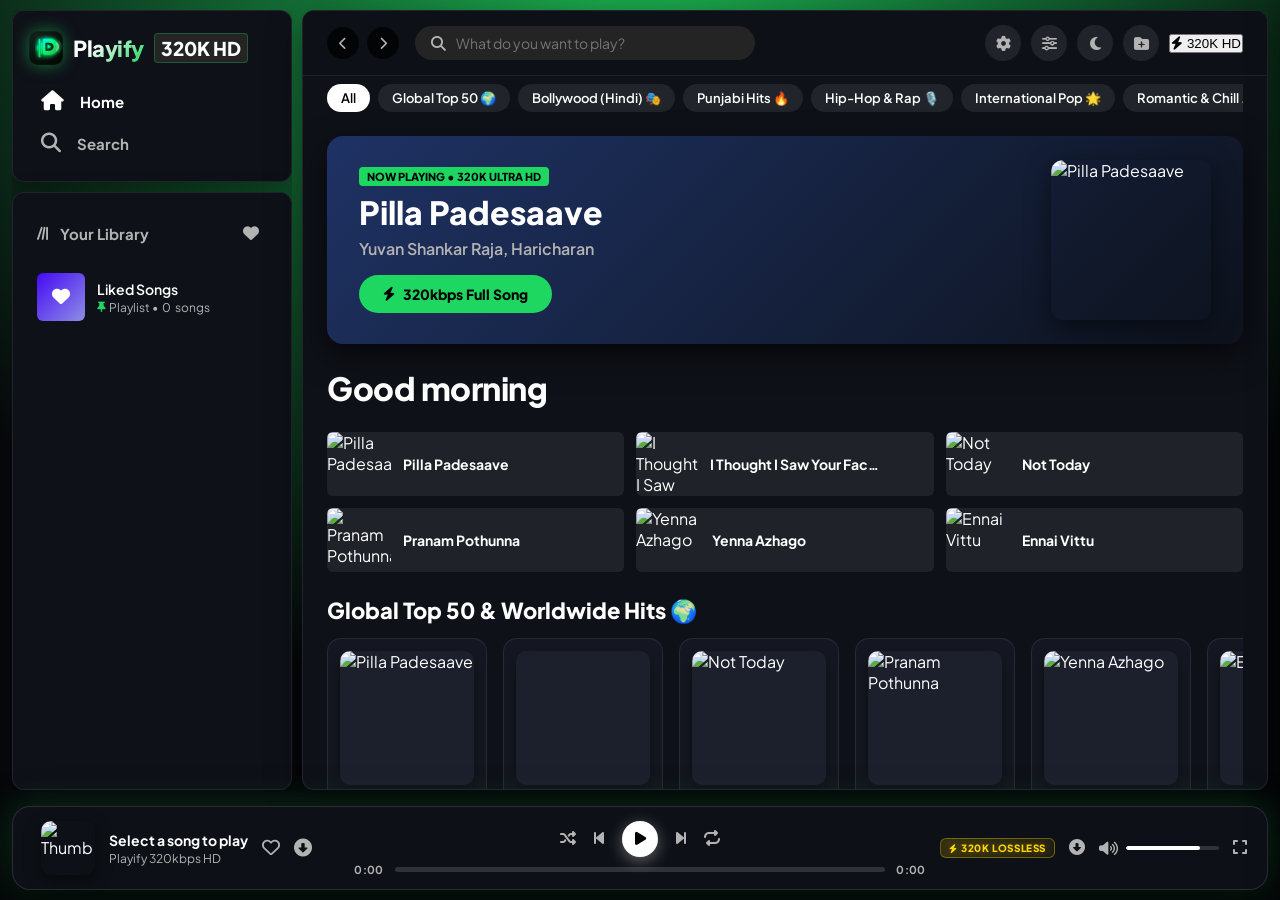
==== index.html @ 649e841c "feat: initial release of Playify music streaming PWA & Android app" ====
<!DOCTYPE html>
<html lang="en">
<head>
  <meta charset="UTF-8">
  <meta name="viewport" content="width=device-width, initial-scale=1.0, maximum-scale=1.0, user-scalable=no, viewport-fit=cover">
  <meta name="theme-color" content="#121212">
  <title>Playify – Stream 320kbps Ultra HD Music</title>
  
  <link rel="icon" type="image/png" href="favicon.png">
  <link rel="manifest" href="manifest.json">
  <link rel="preconnect" href="https://fonts.googleapis.com">
  <link rel="preconnect" href="https://fonts.gstatic.com" crossorigin>
  <link rel="stylesheet" href="https://fonts.googleapis.com/css2?family=Plus+Jakarta+Sans:wght@400;500;600;700;800;900&display=swap" media="print" onload="this.media='all'">
  <link rel="stylesheet" href="https://cdnjs.cloudflare.com/ajax/libs/font-awesome/6.5.1/css/all.min.css" media="print" onload="this.media='all'">
  <noscript>
    <link rel="stylesheet" href="https://fonts.googleapis.com/css2?family=Plus+Jakarta+Sans:wght@400;500;600;700;800;900&display=swap">
    <link rel="stylesheet" href="https://cdnjs.cloudflare.com/ajax/libs/font-awesome/6.5.1/css/all.min.css">
  </noscript>
  
  <link rel="stylesheet" href="style.css?v=64.0">
</head>
<body>

  <!-- DYNAMIC AMBIENT MESH GLOW (APPLE MUSIC ATMOSPHERE) -->
  <div class="sp-ambient-mesh" id="sp-ambient-mesh"></div>

  <!-- OFFLINE MODE NOTIFICATION BAR -->
  <div class="sp-offline-bar" id="sp-offline-bar" style="display: none;">
    <div class="sp-offline-bar-content">
      <i class="fa-solid fa-wifi-slash" style="color: #ffaa00;"></i>
      <span>Offline Mode — Showing your downloaded songs.</span>
      <button class="sp-offline-action-btn" onclick="sp.openDownloadedSongsView()">View Downloads</button>
    </div>
  </div>


  <!-- CINEMATIC LOGO INTRO SPLASH SCREEN -->
  <div class="sp-splash-screen" id="sp-splash-screen">
    <div class="sp-splash-ambient"></div>
    <div class="sp-splash-center">
      <!-- Pulsing Ripple Rings -->
      <div class="sp-splash-ripples">
        <div class="sp-ripple r1"></div>
        <div class="sp-ripple r2"></div>
        <div class="sp-ripple r3"></div>
      </div>
      
      <!-- Animated Logo Icon -->
      <div class="sp-splash-logo-wrap">
        <img src="logo.svg" alt="Playify" class="sp-splash-logo-img">
        <div class="sp-splash-logo-glow"></div>
      </div>

      <!-- Brand Title & Tagline -->
      <div class="sp-splash-brand">
        <h1 class="sp-splash-title">PLAYIFY</h1>
        <div class="sp-splash-badge">320K ULTRA HD AUDIO</div>
      </div>

      <!-- Shimmer Loading Bar -->
      <div class="sp-splash-loader-bar">
        <div class="sp-splash-loader-fill"></div>
      </div>
    </div>
  </div>


  <div class="sp-app-layout">

    <!-- LEFT SIDEBAR -->
    <aside class="sp-sidebar">
      <div class="sp-sidebar-box sp-nav-box">
        <div class="sp-logo" onclick="sp.navigate('home')">
          <img src="logo.svg" alt="Playify Logo" class="playify-logo-icon">
          <span class="playify-brand-name">Playify</span>
          <span class="sp-badge-ultra">320K HD</span>
        </div>

        <nav class="sp-nav-menu">
          <button class="sp-nav-item active" id="nav-home" onclick="sp.navigate('home')">
            <i class="fa-solid fa-house"></i>
            <span>Home</span>
          </button>
          <button class="sp-nav-item" id="nav-search" onclick="sp.navigate('search')">
            <i class="fa-solid fa-magnifying-glass"></i>
            <span>Search</span>
          </button>
        </nav>
      </div>

      <div class="sp-sidebar-box sp-library-box">
        <div class="sp-library-header">
          <button class="sp-lib-btn" onclick="sp.navigate('library')">
            <i class="fa-solid fa-lines-leaning"></i>
            <span>Your Library</span>
          </button>
          <div class="sp-lib-actions">
            <button class="sp-icon-btn" title="Liked Songs" onclick="sp.openLikedSongs()"><i class="fa-solid fa-heart"></i></button>
          </div>
        </div>

        <div class="sp-library-list" id="sidebar-library-list">
          <div class="sp-lib-item" onclick="sp.openLikedSongs()">
            <div class="sp-lib-cover liked-cover">
              <i class="fa-solid fa-heart"></i>
            </div>
            <div class="sp-lib-meta">
              <div class="sp-lib-title">Liked Songs</div>
              <div class="sp-lib-sub"><i class="fa-solid fa-thumbtack pin-icon"></i> Playlist &bull; <span id="liked-count-sidebar">0</span> songs</div>
            </div>
          </div>
          <div id="sp-sidebar-playlists-container"></div>
        </div>
      </div>
    </aside>

    <!-- MAIN VIEWPORT -->
    <main class="sp-main-view">
      
      <!-- TOP BAR -->
      <header class="sp-top-bar">
        <div class="sp-topbar-left">
          <div class="sp-history-btns">
            <button class="sp-hist-btn" onclick="sp.historyBack()" title="Go back"><i class="fa-solid fa-chevron-left"></i></button>
            <button class="sp-hist-btn" onclick="sp.historyForward()" title="Go forward"><i class="fa-solid fa-chevron-right"></i></button>
          </div>

          <div class="sp-search-bar" id="sp-search-bar">
            <i class="fa-solid fa-magnifying-glass"></i>
            <input type="text" id="sp-global-search-input" placeholder="What do you want to play?" autocomplete="off">
            <button class="sp-search-clear-btn" id="sp-search-clear" onclick="sp.clearSearch()"><i class="fa-solid fa-xmark"></i></button>
          </div>
        </div>

        <div class="sp-topbar-right">
          <button class="sp-top-icon-btn" title="Settings & Crossfade" onclick="sp.openSettingsModal()"><i class="fa-solid fa-gear"></i></button>
          <button class="sp-top-icon-btn" title="Equalizer & Bass Boost" onclick="sp.openEqualizerModal()"><i class="fa-solid fa-sliders"></i></button>
          <button class="sp-top-icon-btn" id="top-btn-sleeptimer" title="Sleep Timer" onclick="sp.openSleepTimerModal()"><i class="fa-solid fa-moon"></i><span class="sp-timer-badge" id="timer-badge" style="display:none">30m</span></button>
          <button class="sp-top-icon-btn" title="Create Playlist" onclick="sp.openCreatePlaylistModal()"><i class="fa-solid fa-folder-plus"></i></button>
          <button class="sp-btn-vip" onclick="sp.openEqualizerModal()"><i class="fa-solid fa-bolt"></i> 320K HD</button>
        </div>
      </header>

      <!-- VIEWPORT SCROLL -->
      <div class="sp-viewport" id="sp-viewport">

        <!-- ================================================================
             1. HOME VIEW
             ================================================================ -->
        <section class="sp-view-section active" id="view-home">
          
          <!-- Category Filter Pills -->
          <div class="sp-category-pills">
            <button class="sp-cat-pill active" onclick="sp.filterCategory('all', this)">All</button>
            <button class="sp-cat-pill" onclick="sp.filterCategory('global', this)">Global Top 50 🌍</button>
            <button class="sp-cat-pill" onclick="sp.filterCategory('bollywood', this)">Bollywood (Hindi) 🎭</button>
            <button class="sp-cat-pill" onclick="sp.filterCategory('punjabi', this)">Punjabi Hits 🔥</button>
            <button class="sp-cat-pill" onclick="sp.filterCategory('hiphop', this)">Hip-Hop & Rap 🎙️</button>
            <button class="sp-cat-pill" onclick="sp.filterCategory('pop', this)">International Pop 🌟</button>
            <button class="sp-cat-pill" onclick="sp.filterCategory('chill', this)">Romantic & Chill 🌙</button>
            <button class="sp-cat-pill" onclick="sp.filterCategory('sidhu', this)">Sidhu Moose Wala</button>
            <button class="sp-cat-pill" onclick="sp.filterCategory('karan', this)">Karan Aujla</button>
          </div>

          <!-- Dynamic Adaptive Hero Billboard (Updates as user listens) -->
          <div class="sp-hero-billboard" id="sp-hero-billboard"></div>

          <!-- Greeting Header -->
          <h1 class="sp-greeting-title" id="sp-greeting-text">Good afternoon</h1>

          <!-- Top 6 Quick Cards (2x3 Grid) -->
          <div class="sp-quick-grid" id="sp-quick-grid"></div>

          <!-- Adaptive "Jump Back In" Shelf (When user has history) -->
          <div class="sp-shelf-section" id="shelf-jump-back-in" style="display:none;">
            <div class="sp-shelf-header">
              <h2 class="sp-shelf-title">Jump back in 🎧</h2>
            </div>
            <div class="sp-shelf-row" id="row-jump-back-in"></div>
          </div>

          <!-- Dynamic Music Shelves (Cards Rows) -->
          <div class="sp-shelves-container" id="sp-shelves-container"></div>

          <!-- Top 10 Tracklist Table -->
          <div class="sp-shelf-section">
            <div class="sp-shelf-header">
              <div>
                <h2 class="sp-shelf-title">Today's Biggest Hits</h2>
                <p style="font-size:13px;color:var(--sp-text-subdued)">Top trending tracks in 320kbps Ultra HD</p>
              </div>
              <button class="sp-big-play-btn" style="width:44px;height:44px;font-size:16px" onclick="sp.playTopHitsAll()">
                <i class="fa-solid fa-play"></i>
              </button>
            </div>
            <div class="sp-tracklist-container" id="home-top-tracks-list"></div>
          </div>

        </section>

        <!-- ================================================================
             2. SEARCH VIEW (2-COLUMN GRID WITH TILTED ART)
             ================================================================ -->
        <section class="sp-view-section" id="view-search" style="display:none;">
          <div class="sp-search-results-wrapper" id="sp-search-results-area" style="display:none;">
            <div class="sp-search-top-grid">
              <div class="sp-top-result-card" id="sp-top-result-box"></div>
              <div class="sp-search-songs-column" id="sp-search-songs-list"></div>
            </div>
            <div class="sp-shelf-section" id="sp-search-artists-shelf">
              <h2 class="sp-shelf-title">Artists</h2>
              <div class="sp-shelf-row" id="sp-search-artists-row"></div>
            </div>
            <div class="sp-shelf-section" id="sp-search-albums-shelf">
              <h2 class="sp-shelf-title">Albums</h2>
              <div class="sp-shelf-row" id="sp-search-albums-row"></div>
            </div>
          </div>

          <div class="sp-browse-all-container" id="sp-browse-all-area">
            <h2 class="sp-browse-title">Browse all</h2>
            <div class="sp-browse-grid" id="sp-browse-grid"></div>
          </div>
        </section>

        <!-- ================================================================
             3. YOUR LIBRARY VIEW (RICH SPOTIFY MOBILE & DESKTOP LIBRARY)
             ================================================================ -->
        <section class="sp-view-section" id="view-library" style="display:none;">
          
          <div class="sp-library-page-header">
            <div class="sp-lib-title-row">
              <h1 class="sp-greeting-title">Your Library</h1>
              <button class="sp-icon-btn" onclick="sp.openLikedSongs()"><i class="fa-solid fa-heart" style="color:var(--sp-green)"></i></button>
            </div>

            <div class="sp-category-pills">
              <button class="sp-cat-pill active" onclick="sp.filterLibraryPage('all', this)">All</button>
              <button class="sp-cat-pill" onclick="sp.filterLibraryPage('playlists', this)">Playlists</button>
              <button class="sp-cat-pill" onclick="sp.filterLibraryPage('artists', this)">Artists</button>
              <button class="sp-cat-pill" onclick="sp.filterLibraryPage('albums', this)">Albums</button>
              <button class="sp-cat-pill" id="lib-pill-downloads" onclick="sp.filterLibraryPage('downloads', this)"><i class="fa-solid fa-circle-down" style="margin-right:4px;color:var(--sp-green)"></i> Downloaded</button>
            </div>
          </div>

          <!-- Pinned Big Cards (Liked Songs & History) -->
          <div class="sp-lib-pinned-grid">
            
            <div class="sp-lib-card-pinned liked" onclick="sp.openLikedSongs()">
              <div class="sp-pinned-icon"><i class="fa-solid fa-heart"></i></div>
              <div>
                <h2>Liked Songs</h2>
                <p id="lib-page-liked-count">0 Liked Songs</p>
              </div>
            </div>

            
            <div class="sp-lib-card-pinned downloads" onclick="sp.openDownloadedSongsView()">
              <div class="sp-pinned-icon download"><i class="fa-solid fa-circle-down"></i></div>
              <div>
                <h2>Downloaded Music</h2>
                <p id="lib-page-downloads-count">0 Offline Songs</p>
              </div>
            </div>

            <div class="sp-lib-card-pinned recent" onclick="sp.openRecentlyPlayed()">
              <div class="sp-pinned-icon history"><i class="fa-solid fa-clock-rotate-left"></i></div>
              <div>
                <h2>Recently Played</h2>
                <p id="lib-page-recent-count">Auto-Saved Tracks</p>
              </div>
            </div>

          </div>

          <!-- Library Grid Items (Curated Collections) -->
          <div class="sp-shelves-container">
            <div class="sp-shelf-section">
              <h2 class="sp-shelf-title">Curated Playlists & Albums</h2>
              <div class="sp-cards-grid" id="library-cards-grid"></div>
            </div>
          </div>

        </section>

        <!-- ================================================================
             4. ARTIST PROFILE VIEW
             ================================================================ -->
        <section class="sp-view-section" id="view-artist" style="display:none;">
          <div class="sp-artist-hero" id="artist-hero-banner">
            <div class="artist-hero-gradient"></div>
            <div class="artist-hero-content">
              <div class="verified-badge"><i class="fa-solid fa-circle-check"></i> Verified Artist</div>
              <h1 class="artist-hero-name" id="artist-page-name">Artist Name</h1>
              <div class="artist-listeners-count" id="artist-listeners-txt">18,420,910 monthly listeners</div>
            </div>
          </div>

          <div class="sp-action-bar">
            <button class="sp-big-play-btn" id="btn-play-artist" onclick="sp.playCurrentArtistAll()">
              <i class="fa-solid fa-play"></i>
            </button>
            <button class="sp-follow-btn" id="btn-follow-artist" onclick="sp.toggleFollowArtist()">Follow</button>
          </div>

          <div class="sp-artist-popular-section">
            <div style="display:flex;justify-content:space-between;align-items:center;margin-bottom:12px">
              <h2 class="sp-section-heading" style="margin:0">Popular Tracks</h2>
              <button class="sp-cat-pill" id="btn-toggle-artist-songs" onclick="sp.toggleArtistTracklistLimit()" style="font-size:12px;padding:6px 14px;cursor:pointer">See All Songs</button>
            </div>
            <div class="sp-tracks-table" id="artist-popular-tracks"></div>
          </div>

          <div class="sp-artist-discography-section">
            <div style="display:flex;justify-content:space-between;align-items:center;margin-bottom:14px;flex-wrap:wrap;gap:8px">
              <h2 class="sp-section-heading" style="margin:0">Discography</h2>
              <div class="sp-category-pills" style="margin:0">
                <button class="sp-cat-pill active" id="disco-pill-all" onclick="sp.filterArtistDiscography('all', this)">All Releases</button>
                <button class="sp-cat-pill" id="disco-pill-albums" onclick="sp.filterArtistDiscography('albums', this)">Albums & EPs</button>
                <button class="sp-cat-pill" id="disco-pill-singles" onclick="sp.filterArtistDiscography('singles', this)">Singles</button>
              </div>
            </div>
            <div class="sp-shelf-row" id="artist-albums-row"></div>
          </div>
        </section>

        <!-- ================================================================
             5. ALBUM / PLAYLIST / LIKED SONGS VIEW (PERFECT SPOTIFY HEADER)
             ================================================================ -->
        <section class="sp-view-section" id="view-album" style="display:none;">
          
          <div class="sp-entity-hero" id="album-hero-header">
            <div class="entity-cover-box" id="album-cover-box">
              <img src="" alt="Cover" class="entity-cover-img" id="album-cover-img">
            </div>
            
            <div class="entity-info-col">
              <span class="entity-type-badge" id="album-type-badge">PLAYLIST</span>
              <h1 class="entity-title" id="album-title-txt">Liked Songs</h1>
              <div class="entity-meta-row">
                <span class="entity-artist-name" id="album-artist-txt">Your Collection</span>
                <span class="entity-dot">&bull;</span>
                <span id="album-year-txt">2024</span>
                <span class="entity-dot">&bull;</span>
                <span id="album-song-count-txt">0 songs</span>
              </div>
            </div>
          </div>

          <!-- Action Bar -->
          <div class="sp-action-bar">
            <button class="sp-big-play-btn" id="btn-play-album" onclick="sp.playCurrentAlbumAll()">
              <i class="fa-solid fa-play"></i>
            </button>
            <button class="sp-icon-action-btn" id="btn-like-album" onclick="sp.toggleLikeCurrentAlbum()"><i class="fa-solid fa-heart" style="color:var(--sp-green)"></i></button>
            <button class="sp-icon-action-btn" id="btn-download-album" title="Download Entire Album" onclick="sp.downloadCurrentAlbumAll()"><i class="fa-solid fa-circle-down"></i></button>
          </div>

          <!-- Tracklist Table -->
          <div class="sp-tracklist-container">
            <div class="sp-tracklist-header">
              <span class="th-num">#</span>
              <span class="th-title">Title</span>
              <span class="th-album">Album</span>
              <span class="th-duration"><i class="fa-regular fa-clock"></i></span>
            </div>
            <div class="sp-tracklist-body" id="album-tracklist-items"></div>
          </div>

        </section>

      </div>
    </main>

  </div>

  <!-- PERSISTENT SPOTIFY PLAYER BAR (ALWAYS 320KBPS) -->
  <footer class="sp-player-bar" onclick="sp.handleMiniPlayerClick(event)">
    <div class="sp-player-left">
      <img id="player-thumb" src="https://images.unsplash.com/photo-1470225620780-dba8ba36b745?w=100" alt="Thumb" referrerpolicy="no-referrer">
      <div class="sp-player-track-meta">
        <div class="sp-player-song-title" id="player-song-title">Select a song to play</div>
        <div class="sp-player-artist-name" id="player-artist-name" onclick="event.stopPropagation(); sp.openArtistFromPlayer()" title="View Artist Profile">Playify 320kbps HD</div>
      </div>
      <button class="sp-player-heart-btn" id="btn-player-like" onclick="event.stopPropagation(); sp.toggleLikeCurrentSong()"><i class="fa-regular fa-heart"></i></button>
      <button class="sp-player-heart-btn" id="btn-player-download" title="Download 320kbps MP3" onclick="event.stopPropagation(); sp.downloadCurrentSong()"><i class="fa-solid fa-circle-down"></i></button>
    </div>

    <div class="sp-player-center">
      <div class="sp-playback-controls">
        <button class="sp-ctrl-btn" id="btn-shuffle" title="Shuffle" onclick="event.stopPropagation(); sp.toggleShuffle()"><i class="fa-solid fa-shuffle"></i></button>
        <button class="sp-ctrl-btn" id="btn-prev" title="Previous" onclick="event.stopPropagation(); sp.prevSong()"><i class="fa-solid fa-backward-step"></i></button>
        <button class="sp-play-pause-circle" id="btn-play-pause" title="Play/Pause" onclick="event.stopPropagation(); sp.togglePlay()"><i class="fa-solid fa-play"></i></button>
        <button class="sp-ctrl-btn" id="btn-next" title="Next" onclick="event.stopPropagation(); sp.nextSong()"><i class="fa-solid fa-forward-step"></i></button>
        <button class="sp-ctrl-btn" id="btn-repeat" title="Repeat" onclick="event.stopPropagation(); sp.toggleRepeat()"><i class="fa-solid fa-repeat"></i></button>
      </div>

      <div class="sp-progress-container" onclick="event.stopPropagation()">
        <span class="sp-time-txt" id="time-current">0:00</span>
        <div class="sp-progress-bar-wrapper" id="seek-bar-wrapper" onclick="sp.handleSeek(event)">
          <div class="sp-progress-bar-fill" id="seek-bar-fill"></div>
          <div class="sp-progress-handle" id="seek-handle"></div>
        </div>
        <span class="sp-time-txt" id="time-duration">0:00</span>
      </div>
    </div>

    <div class="sp-player-right" onclick="event.stopPropagation()">
      <span class="sp-badge-lossless" title="320kbps Lossless Ultra HD Audio"><i class="fa-solid fa-bolt"></i> 320K LOSSLESS</span>
      <button class="sp-extra-btn" id="btn-download-320k" title="Download 320kbps MP3" onclick="sp.downloadCurrentSong()"><i class="fa-solid fa-circle-down"></i></button>
      
      <div class="sp-volume-box">
        <button class="sp-vol-btn" id="btn-vol-icon" onclick="sp.toggleMute()"><i class="fa-solid fa-volume-high"></i></button>
        <div class="sp-volume-bar-wrapper" id="vol-bar-wrapper" onclick="sp.handleVolume(event)">
          <div class="sp-volume-bar-fill" id="vol-bar-fill" style="width: 80%;"></div>
        </div>
      </div>

      <button class="sp-extra-btn" title="Fullscreen" onclick="sp.openFullscreenPlayer()"><i class="fa-solid fa-expand"></i></button>
    </div>
  </footer>

  <!-- EXACT SPOTIFY MOBILE FULL-SCREEN PLAYER -->
  <div class="sp-mobile-full-player" id="sp-fullscreen-player">
    <div class="sp-mf-topbar">
      <div class="sp-mf-top-left-actions">
        <button class="sp-mf-nav-btn sp-mf-back-btn" onclick="sp.closeFullscreenPlayer()" title="Back / Minimize (Esc)">
          <i class="fa-solid fa-chevron-down"></i>
          <span>Back</span>
        </button>
        <button class="sp-mf-nav-btn sp-mf-home-btn" onclick="sp.closeFullscreenPlayer(); sp.navigate('home');" title="Back to Home">
          <i class="fa-solid fa-house"></i>
          <span>Home</span>
        </button>
      </div>
      <div class="sp-mf-top-title-col">
        <span class="sp-mf-playing-from" id="mf-playing-from">PLAYING FROM SEARCH</span>
        <span class="sp-mf-playlist-name" id="mf-playlist-name">"Trending Hits" in Playify</span>
      </div>
      <div class="sp-mf-top-right-actions">
        <button class="sp-mf-nav-btn sp-mf-more-btn" onclick="sp.downloadCurrentSong()" title="Download 320k MP3">
          <i class="fa-solid fa-circle-down"></i>
        </button>
        <button class="sp-mf-nav-btn sp-mf-close-btn" onclick="sp.closeFullscreenPlayer()" title="Close Player (Esc)">
          <i class="fa-solid fa-xmark"></i>
        </button>
      </div>
    </div>

    <div class="sp-mf-scroll-content">
      


      <div class="sp-mf-artwork-box">
        <img id="fs-cover-img" src="https://images.unsplash.com/photo-1470225620780-dba8ba36b745?w=500" alt="Cover Artwork" referrerpolicy="no-referrer">
      </div>

      <!-- LIVE AUDIO SPECTRUM (TOGGLED VIA UTILITIES BAR) -->
      <div class="sp-mf-visualizer-box" id="fs-visualizer-box" style="display: none;">
        <canvas id="fs-visualizer-canvas"></canvas>
      </div>

      <div class="sp-mf-track-info-row">
        <div class="sp-mf-meta-col">
          <h1 class="sp-mf-song-title" id="fs-song-title">Song Title</h1>
          <p class="sp-mf-artist-name" id="fs-artist-name" onclick="event.stopPropagation(); sp.openArtistFromPlayer()" title="View Artist Profile">Artist Name</p>
        </div>
        <button class="sp-mf-heart-btn" id="btn-fs-like" onclick="sp.toggleLikeCurrentSong()">
          <i class="fa-regular fa-circle-plus"></i>
        </button>
      </div>

      <div class="sp-mf-progress-zone">
        <div class="sp-mf-seek-bar" id="fs-seek-bar" onclick="sp.handleFsSeek(event)">
          <div class="sp-mf-seek-fill" id="fs-seek-fill"></div>
          <div class="sp-mf-seek-handle" id="fs-seek-handle"></div>
        </div>
        <div class="sp-mf-time-labels">
          <span id="fs-time-current">0:00</span>
          <span id="fs-time-duration">0:00</span>
        </div>
      </div>

      <div class="sp-mf-controls-row">
        <button class="sp-mf-ctrl-btn" id="fs-btn-shuffle" onclick="sp.toggleShuffle()"><i class="fa-solid fa-shuffle"></i></button>
        <button class="sp-mf-ctrl-btn step" onclick="sp.prevSong()"><i class="fa-solid fa-backward-step"></i></button>
        <button class="sp-mf-big-play-pause" id="fs-btn-play-pause" onclick="sp.togglePlay()"><i class="fa-solid fa-play"></i></button>
        <button class="sp-mf-ctrl-btn step" onclick="sp.nextSong()"><i class="fa-solid fa-forward-step"></i></button>
        <button class="sp-mf-ctrl-btn" id="fs-btn-repeat" onclick="sp.toggleRepeat()"><i class="fa-solid fa-repeat"></i></button>
      </div>

      
      <div class="sp-mf-utilities-row">
        <button class="sp-mf-util-btn" title="Audio Equalizer" onclick="sp.openEqualizerModal()"><i class="fa-solid fa-sliders"></i></button>
        <button class="sp-mf-util-btn" title="Sleep Timer" onclick="sp.openSleepTimerModal()"><i class="fa-solid fa-moon"></i></button>
        <button class="sp-mf-util-btn" id="btn-fs-visualizer" title="Neon Spectrum Visualizer" onclick="sp.toggleVisualizerMode()"><i class="fa-solid fa-chart-simple"></i></button>
        <div class="sp-mf-util-right">
          <button class="sp-mf-util-btn" title="Add to Playlist" onclick="sp.openAddToPlaylistModal()"><i class="fa-solid fa-plus"></i></button>
          <button class="sp-mf-util-btn" id="btn-download-fs" title="Download 320k MP3" onclick="sp.downloadCurrentSong()"><i class="fa-solid fa-circle-down"></i></button>
          <button class="sp-mf-util-btn" title="Share" onclick="sp.shareSong()"><i class="fa-solid fa-share-nodes"></i></button>
          <button class="sp-mf-util-btn" title="Up Next Queue" onclick="sp.openQueueDrawer()"><i class="fa-solid fa-bars-staggered"></i></button>
        </div>
      </div>


      <div class="sp-mf-lyrics-card" id="fs-lyrics-card" onclick="sp.toggleExpandLyrics()">
        <div class="sp-mf-lyrics-header">
          <span class="lyrics-tag">Lyrics</span>
          <div class="lyrics-actions">
            <button><i class="fa-solid fa-language"></i></button>
            <button><i class="fa-solid fa-share-nodes"></i></button>
            <button><i class="fa-solid fa-up-right-and-down-left-from-center"></i></button>
          </div>
        </div>
        <div class="sp-mf-lyrics-lines" id="fs-lyrics-container">
          <p class="mf-lyric active">320kbps Pure Studio Audio Stream</p>
          <p class="mf-lyric">Enjoy real-time lyrics & music on Playify</p>
        </div>
      </div>
    </div>
  </div>

  <!-- Mobile Bottom Nav -->
  <nav class="sp-mobile-nav">
    <button class="sp-mob-item active" id="mob-nav-home" onclick="sp.navigate('home')">
      <i class="fa-solid fa-house"></i>
      <span>Home</span>
    </button>
    <button class="sp-mob-item" id="mob-nav-search" onclick="sp.navigate('search')">
      <i class="fa-solid fa-magnifying-glass"></i>
      <span>Search</span>
    </button>
    <button class="sp-mob-item" id="mob-nav-library" onclick="sp.navigate('library')">
      <i class="fa-solid fa-lines-leaning"></i>
      <span>Your Library</span>
    </button>
    <button class="sp-mob-item" id="mob-nav-liked" onclick="sp.openLikedSongs()">
      <i class="fa-solid fa-heart"></i>
      <span>Liked Songs</span>
    </button>
  </nav>

  <audio id="sp-audio-engine" preload="auto" playsinline></audio>


  <!-- ====================================================================
       MODALS & DRAWERS (EQUALIZER, QUEUE, SLEEP TIMER, PLAYLISTS)
       ==================================================================== -->

  <!-- 1. UP NEXT QUEUE DRAWER -->
  <div class="sp-drawer-backdrop" id="sp-queue-backdrop" onclick="sp.closeQueueDrawer()"></div>
  <div class="sp-drawer" id="sp-queue-drawer">
    <div class="sp-drawer-header">
      <div>
        <h2 class="sp-drawer-title">Play Queue</h2>
        <span class="sp-drawer-subtitle" id="queue-count-subtitle">0 Tracks Upcoming</span>
      </div>
      <div style="display:flex;gap:8px">
        <button class="sp-drawer-action-btn" onclick="sp.clearUpcomingQueue()" title="Clear Queue"><i class="fa-solid fa-trash-can"></i></button>
        <button class="sp-drawer-action-btn" onclick="sp.closeQueueDrawer()" title="Close"><i class="fa-solid fa-xmark"></i></button>
      </div>
    </div>
    <div class="sp-drawer-content">
      <div class="sp-queue-section-label">NOW PLAYING</div>
      <div class="sp-queue-now-playing" id="queue-now-playing-box"></div>
      <div class="sp-queue-section-label" style="margin-top:20px;">NEXT IN QUEUE</div>
      <div class="sp-queue-list" id="queue-upcoming-list"></div>
    </div>
  </div>

  <!-- 2. STUDIO BASS EQUALIZER MODAL -->
  <div class="sp-modal-backdrop" id="sp-equalizer-modal" onclick="if(event.target===this) sp.closeEqualizerModal()">
    <div class="sp-modal-card">
      <div class="sp-modal-header">
        <div style="display:flex;align-items:center;gap:10px;">
          <i class="fa-solid fa-sliders" style="color:var(--sp-green);font-size:22px;"></i>
          <h2 class="sp-modal-title">Studio Equalizer & Bass Boost</h2>
        </div>
        <button class="sp-modal-close" onclick="sp.closeEqualizerModal()"><i class="fa-solid fa-xmark"></i></button>
      </div>
      <p class="sp-modal-desc">Enhance your audio with real-time hardware-accelerated DSP filters.</p>
      
      <div class="sp-eq-presets-grid">
        <button class="sp-eq-preset-btn active" id="eq-preset-flat" onclick="sp.setEqualizerPreset('flat')">
          <i class="fa-solid fa-music"></i>
          <span>Flat (Studio Pure)</span>
        </button>
        <button class="sp-eq-preset-btn" id="eq-preset-bass" onclick="sp.setEqualizerPreset('bass')">
          <i class="fa-solid fa-drum"></i>
          <span>Heavy Bass Boost 💥</span>
        </button>
        <button class="sp-eq-preset-btn" id="eq-preset-vocal" onclick="sp.setEqualizerPreset('vocal')">
          <i class="fa-solid fa-microphone-lines"></i>
          <span>Vocal & Acoustic 🎙️</span>
        </button>
        <button class="sp-eq-preset-btn" id="eq-preset-3d" onclick="sp.setEqualizerPreset('3d')">
          <i class="fa-solid fa-headphones-simple"></i>
          <span>3D Spatial Surround 🌌</span>
        </button>
        <button class="sp-eq-preset-btn" id="eq-preset-club" onclick="sp.setEqualizerPreset('club')">
          <i class="fa-solid fa-compact-disc"></i>
          <span>Club / EDM ⚡</span>
        </button>
      </div>

      <div class="sp-eq-slider-box">
        <div style="display:flex;justify-content:space-between;font-size:13px;font-weight:700;margin-bottom:8px;">
          <span>Bass Gain (Low-End Punch)</span>
          <span id="bass-gain-label">+0 dB</span>
        </div>
        <input type="range" class="sp-eq-range" id="bass-gain-range" min="0" max="15" step="1" value="0" oninput="sp.setBassGainManual(this.value)">
      </div>

      <div class="sp-eq-slider-box">
        <div style="display:flex;justify-content:space-between;font-size:13px;font-weight:700;margin-bottom:8px;">
          <span>Treble Clarity (High-End Crisp)</span>
          <span id="treble-gain-label">+0 dB</span>
        </div>
        <input type="range" class="sp-eq-range" id="treble-gain-range" min="0" max="12" step="1" value="0" oninput="sp.setTrebleGainManual(this.value)">
      </div>
    </div>
  </div>

  <!-- 3. SLEEP TIMER MODAL -->
  <div class="sp-modal-backdrop" id="sp-sleeptimer-modal" onclick="if(event.target===this) sp.closeSleepTimerModal()">
    <div class="sp-modal-card">
      <div class="sp-modal-header">
        <div style="display:flex;align-items:center;gap:10px;">
          <i class="fa-solid fa-moon" style="color:#8e8ee5;font-size:22px;"></i>
          <h2 class="sp-modal-title">Sleep Timer</h2>
        </div>
        <button class="sp-modal-close" onclick="sp.closeSleepTimerModal()"><i class="fa-solid fa-xmark"></i></button>
      </div>
      <p class="sp-modal-desc">Audio will smoothly fade out and pause when the timer expires.</p>

      <div class="sp-timer-options-list">
        <button class="sp-timer-opt-btn" onclick="sp.setSleepTimer(15)">15 Minutes</button>
        <button class="sp-timer-opt-btn" onclick="sp.setSleepTimer(30)">30 Minutes</button>
        <button class="sp-timer-opt-btn" onclick="sp.setSleepTimer(45)">45 Minutes</button>
        <button class="sp-timer-opt-btn" onclick="sp.setSleepTimer(60)">1 Hour</button>
        <button class="sp-timer-opt-btn" onclick="sp.setSleepTimer('end_of_track')">End of Current Song</button>
        <button class="sp-timer-opt-btn turn-off" id="btn-cancel-timer" style="display:none;" onclick="sp.cancelSleepTimer()">Turn Off Timer</button>
      </div>
    </div>
  </div>

  
  <!-- 5. PLAYBACK SETTINGS & AUDIO PREFERENCES MODAL -->
  <div class="sp-modal-backdrop" id="sp-settings-modal" onclick="if(event.target===this) sp.closeSettingsModal()">
    <div class="sp-modal-card">
      <div class="sp-modal-header">
        <div style="display:flex;align-items:center;gap:12px;">
          <div style="width:36px;height:36px;border-radius:10px;background:rgba(30,215,96,0.15);display:flex;align-items:center;justify-content:center;">
            <i class="fa-solid fa-sliders" style="color:var(--sp-green);font-size:18px;"></i>
          </div>
          <div>
            <h2 class="sp-modal-title" style="margin:0;font-size:18px;">Playback & Audio Settings</h2>
            <p class="sp-modal-desc" style="margin:2px 0 0 0;font-size:12px;color:var(--sp-text-subdued);">Fine-tune audio transitions, infinite radio, and visual effects</p>
          </div>
        </div>
        <button class="sp-modal-close" onclick="sp.closeSettingsModal()"><i class="fa-solid fa-xmark"></i></button>
      </div>

      <div class="sp-settings-list" style="margin-top:16px;">
        <div class="sp-setting-row">
          <div class="sp-setting-info">
            <span class="sp-setting-title"><i class="fa-solid fa-shuffle" style="color:var(--sp-green);margin-right:8px;font-size:14px;"></i> Crossfade</span>
            <span class="sp-setting-desc">Allows seamless audio overlap between tracks for smooth transitions.</span>
          </div>
          <select class="sp-setting-select" id="setting-crossfade-select" onchange="sp.setCrossfadeDuration(this.value)">
            <option value="0">Off (Gapless)</option>
            <option value="3" selected>3 Seconds (Default)</option>
            <option value="5">5 Seconds (Smooth)</option>
            <option value="8">8 Seconds (DJ Mix)</option>
            <option value="12">12 Seconds (Long Mix)</option>
          </select>
        </div>

        <div class="sp-setting-row">
          <div class="sp-setting-info">
            <span class="sp-setting-title"><i class="fa-solid fa-radio" style="color:var(--sp-green);margin-right:8px;font-size:14px;"></i> Automix & Smart Radio</span>
            <span class="sp-setting-desc">Automatically play matching songs by same artist and genre when queue ends.</span>
          </div>
          <label class="sp-switch">
            <input type="checkbox" id="setting-smart-radio" checked onchange="sp.toggleSmartRadio(this.checked)">
            <span class="sp-slider-round"></span>
          </label>
        </div>

        <div class="sp-setting-row">
          <div class="sp-setting-info">
            <span class="sp-setting-title"><i class="fa-solid fa-wand-magic-sparkles" style="color:var(--sp-green);margin-right:8px;font-size:14px;"></i> Dynamic Ambient Glow</span>
            <span class="sp-setting-desc">Immersive adaptive background lighting synchronized with album artwork.</span>
          </div>
          <label class="sp-switch">
            <input type="checkbox" id="setting-ambient-glow" checked onchange="sp.toggleAmbientGlow(this.checked)">
            <span class="sp-slider-round"></span>
          </label>
        </div>

        <div class="sp-setting-row">
          <div class="sp-setting-info">
            <span class="sp-setting-title"><i class="fa-solid fa-chart-simple" style="color:var(--sp-green);margin-right:8px;font-size:14px;"></i> Live Audio Spectrum</span>
            <span class="sp-setting-desc">Real-time frequency wavebars in fullscreen player (also toggled via player bar).</span>
          </div>
          <label class="sp-switch">
            <input type="checkbox" id="setting-visualizer" onchange="sp.toggleVisualizerSetting(this.checked)">
            <span class="sp-slider-round"></span>
          </label>
        </div>

        <div class="sp-setting-row">
          <div class="sp-setting-info">
            <span class="sp-setting-title"><i class="fa-solid fa-sliders" style="color:var(--sp-green);margin-right:8px;font-size:14px;"></i> Streaming Quality</span>
            <span class="sp-setting-desc">Pure studio master sound with background prefetching for zero stutter.</span>
          </div>
          <select id="setting-streaming-quality" class="sp-setting-select" onchange="sp.setStreamingQuality(this.value)">
            <option value="320" selected>Ultra HD (320 kbps Extreme Studio Master)</option>
            <option value="160">High (160 kbps Studio AAC)</option>
            <option value="96">Data Saver (96 kbps)</option>
          </select>
        </div>
      </div>
    </div>
  </div>

  <!-- 4. CUSTOM PLAYLIST CREATOR & ADD MODAL -->
  <div class="sp-modal-backdrop" id="sp-playlist-modal" onclick="if(event.target===this) sp.closePlaylistModal()">
    <div class="sp-modal-card">
      <div class="sp-modal-header">
        <div style="display:flex;align-items:center;gap:10px;">
          <i class="fa-solid fa-folder-plus" style="color:var(--sp-green);font-size:22px;"></i>
          <h2 class="sp-modal-title" id="playlist-modal-title">Add to Playlist</h2>
        </div>
        <button class="sp-modal-close" onclick="sp.closePlaylistModal()"><i class="fa-solid fa-xmark"></i></button>
      </div>
      
      <div style="margin-bottom:16px;">
        <input type="text" class="sp-modal-input" id="new-playlist-input" placeholder="Create new playlist name (e.g. Gym Mix, Night Drive)...">
        <button class="sp-btn-play-now" style="width:100%;margin-top:10px;justify-content:center" onclick="sp.createNewPlaylistFromInput()">
          <i class="fa-solid fa-plus"></i> Create New Playlist
        </button>
      </div>

      <div class="sp-queue-section-label" style="margin-top:16px;">YOUR PLAYLISTS</div>
      <div class="sp-playlist-pick-list" id="modal-user-playlists-list"></div>
    </div>
  </div>

  <div class="sp-toast" id="sp-toast">
    <i class="fa-solid fa-circle-check"></i>
    <span id="sp-toast-msg">Action Completed!</span>
  </div>

  
  <script src="charts_data.js?v=64.0"></script>
  <script src="app.js?v=64.0"></script>
  <script src="music_db_data.js?v=64.0" defer></script>

  <!-- SERVICE WORKER REGISTRATION FOR 100% OFFLINE PLAYBACK -->
  <script>
    if ('serviceWorker' in navigator) {
      window.addEventListener('load', () => {
        navigator.serviceWorker.register('/sw.js')
          .then((reg) => console.log('Playify Offline Service Worker Registered:', reg.scope))
          .catch((err) => console.warn('Service Worker registration note:', err));
      });
    }
  </script>

</body>
</html>
---- style.css ----
/* ==========================================================================
   SPOTIFY ULTRA — MASTER FLAWLESS CSS (ZERO CARD STRETCHING & 100% RESPONSIVE)
   ========================================================================== */

:root {
  --sp-black: #06070a;
  --sp-dark-base: #0e1118;
  --sp-surface: #141722;
  --sp-surface-elevated: #1b202e;
  --sp-surface-hover: #262c3e;
  --sp-card-bg: #151822;
  --sp-card-hover: #1e2330;
  --sp-green: #1ed760;
  --sp-green-hover: #1fdf64;
  --sp-green-glow: rgba(30, 215, 96, 0.45);
  --sp-text-base: #ffffff;
  --sp-text-subdued: #b3b3b3;
  --sp-text-muted: #717688;
  --sp-border: rgba(255, 255, 255, 0.08);
  --sp-border-highlight: rgba(255, 255, 255, 0.16);
  --sp-radius-sm: 6px;
  --sp-radius-md: 12px;
  --sp-radius-lg: 16px;
  --sp-radius-pill: 500px;
  --font-spotify: 'Plus Jakarta Sans', -apple-system, BlinkMacSystemFont, "Segoe UI", Roboto, sans-serif;
  --transition-fast: 0.2s cubic-bezier(0.4, 0, 0.2, 1);
  --transition-smooth: 0.35s cubic-bezier(0.16, 1, 0.3, 1);
  
  /* Dynamic ambient glow variables extracted from track art */
  --sp-ambient-color-1: rgba(30, 215, 96, 0.22);
  --sp-ambient-color-2: rgba(18, 50, 100, 0.25);
  --sp-ambient-color-3: rgba(69, 10, 245, 0.18);
  --sp-accent-glow: rgba(30, 215, 96, 0.25);
}

* {
  box-sizing: border-box;
  margin: 0;
  padding: 0;
  -webkit-tap-highlight-color: transparent;
}

body {
  background-color: #06070a;
  color: var(--sp-text-base);
  font-family: var(--font-spotify);
  overflow: hidden;
  height: 100vh;
  width: 100vw;
  user-select: none;
  position: relative;
}

/* Ambient Dynamic Lighting — Zero-Lag Pure GPU Radial Gradient */
#sp-ambient-mesh {
  position: fixed;
  inset: 0;
  width: 100vw;
  height: 100vh;
  z-index: 0;
  pointer-events: none;
  overflow: hidden;
  background: radial-gradient(circle at 50% -10%, var(--sp-ambient-color-1, #13221b) 0%, rgba(6, 7, 10, 0.96) 70%), #06070a;
  transition: background 1.2s cubic-bezier(0.16, 1, 0.3, 1);
  will-change: background;
}

.sp-mesh-orb {
  display: none !important;
}

.sp-app-layout {
  position: relative;
  z-index: 1;
  display: grid;
  grid-template-columns: 280px 1fr;
  height: calc(100vh - 104px);
  padding: 10px 12px 6px 12px;
  gap: 10px;
  background: transparent;
}

/* Sidebar */
.sp-sidebar {
  display: flex;
  flex-direction: column;
  gap: 10px;
  height: 100%;
  overflow: hidden;
}

.sp-sidebar-box {
  background: var(--sp-dark-base);
  border: 1px solid var(--sp-border);
  border-radius: var(--sp-radius-md);
  padding: 16px 12px;
  box-shadow: 0 12px 30px rgba(0, 0, 0, 0.4);
}

.sp-nav-box {
  padding: 20px 16px;
  display: flex;
  flex-direction: column;
  gap: 18px;
}

.sp-logo {
  display: flex;
  align-items: center;
  gap: 8px;
  cursor: pointer;
}

.sp-logo i {
  font-size: 28px;
  color: #fff;
}

.sp-logo span {
  font-size: 19px;
  font-weight: 800;
  color: #fff;
}

.sp-badge-ultra {
  font-size: 9px;
  font-weight: 800;
  background: #242424;
  color: var(--sp-green);
  padding: 2px 6px;
  border-radius: 4px;
  border: 1px solid rgba(30, 215, 96, 0.3);
}

.sp-nav-menu {
  display: flex;
  flex-direction: column;
  gap: 6px;
}

.sp-nav-item {
  display: flex;
  align-items: center;
  gap: 16px;
  background: none;
  border: none;
  color: var(--sp-text-subdued);
  font-size: 15px;
  font-weight: 700;
  font-family: inherit;
  padding: 8px 12px;
  border-radius: var(--sp-radius-sm);
  cursor: pointer;
  transition: color var(--transition-fast);
  text-align: left;
}

.sp-nav-item i {
  font-size: 20px;
}

.sp-nav-item:hover, .sp-nav-item.active {
  color: #fff;
}

.sp-library-box {
  flex-grow: 1;
  display: flex;
  flex-direction: column;
  overflow: hidden;
}

.sp-library-header {
  display: flex;
  align-items: center;
  justify-content: space-between;
  padding: 8px 12px;
  margin-bottom: 8px;
}

.sp-lib-btn {
  display: flex;
  align-items: center;
  gap: 12px;
  background: none;
  border: none;
  color: var(--sp-text-subdued);
  font-size: 15px;
  font-weight: 700;
  font-family: inherit;
  cursor: pointer;
}

.sp-lib-btn:hover {
  color: #fff;
}

.sp-icon-btn {
  background: none;
  border: none;
  color: var(--sp-text-subdued);
  font-size: 16px;
  width: 32px;
  height: 32px;
  border-radius: 50%;
  cursor: pointer;
  display: flex;
  align-items: center;
  justify-content: center;
}

.sp-icon-btn:hover {
  color: #fff;
  background: var(--sp-surface-hover);
}

.sp-library-list {
  flex-grow: 1;
  overflow-y: auto;
  padding: 0 4px;
}

.sp-lib-item {
  display: flex;
  align-items: center;
  gap: 12px;
  padding: 8px;
  border-radius: var(--sp-radius-sm);
  cursor: pointer;
}

.sp-lib-item:hover {
  background: var(--sp-surface-hover);
}

.sp-lib-cover {
  width: 48px;
  height: 48px;
  border-radius: var(--sp-radius-sm);
  background: #282828;
  display: flex;
  align-items: center;
  justify-content: center;
  flex-shrink: 0;
}

.liked-cover {
  background: linear-gradient(135deg, #450af5, #8e8ee5);
  color: #fff;
  font-size: 18px;
}

.sp-lib-meta {
  display: flex;
  flex-direction: column;
  gap: 2px;
  overflow: hidden;
}

.sp-lib-title {
  font-size: 14px;
  font-weight: 600;
  color: #fff;
  white-space: nowrap;
  overflow: hidden;
  text-overflow: ellipsis;
}

.sp-lib-sub {
  font-size: 12px;
  color: var(--sp-text-subdued);
  display: flex;
  align-items: center;
  gap: 4px;
}

.pin-icon {
  color: var(--sp-green);
  font-size: 11px;
}

/* Main Viewport */
.sp-main-view {
  position: relative;
  background: var(--sp-dark-base);
  border: 1px solid var(--sp-border);
  border-radius: var(--sp-radius-md);
  display: flex;
  flex-direction: column;
  overflow: hidden;
  box-shadow: 0 12px 36px rgba(0, 0, 0, 0.4);
}

.sp-top-bar {
  position: sticky;
  top: 0;
  z-index: 100;
  display: flex;
  align-items: center;
  justify-content: space-between;
  padding: 14px 24px;
  background: rgba(14, 17, 24, 0.94);
  backdrop-filter: blur(8px);
  -webkit-backdrop-filter: blur(8px);
  border-bottom: 1px solid var(--sp-border);
}

.sp-topbar-left {
  display: flex;
  align-items: center;
  gap: 16px;
}

.sp-history-btns {
  display: flex;
  align-items: center;
  gap: 8px;
}

.sp-hist-btn {
  width: 32px;
  height: 32px;
  border-radius: 50%;
  background: rgba(0, 0, 0, 0.7);
  border: none;
  color: var(--sp-text-subdued);
  font-size: 13px;
  display: flex;
  align-items: center;
  justify-content: center;
  cursor: pointer;
}

.sp-search-bar {
  position: relative;
  display: flex;
  align-items: center;
  background: #242424;
  border-radius: var(--sp-radius-pill);
  padding: 8px 16px;
  width: 340px;
}

.sp-search-bar i {
  color: var(--sp-text-subdued);
  font-size: 15px;
  margin-right: 10px;
}

.sp-search-bar input {
  background: none;
  border: none;
  outline: none;
  color: #fff;
  font-size: 14px;
  font-family: inherit;
  width: 100%;
}

.sp-search-clear-btn {
  background: none;
  border: none;
  color: var(--sp-text-subdued);
  cursor: pointer;
  display: none;
}

.sp-topbar-right {
  display: flex;
  align-items: center;
  gap: 10px;
}

.sp-user-badge {
  background: #242424;
  color: var(--sp-green);
  font-size: 12px;
  font-weight: 800;
  padding: 6px 12px;
  border-radius: var(--sp-radius-pill);
  border: 1px solid rgba(30, 215, 96, 0.3);
}

.sp-viewport {
  flex-grow: 1;
  overflow-y: auto;
  overflow-x: hidden;
  padding: 0 24px 32px 24px;
  contain: content;
  -webkit-overflow-scrolling: touch;
  scroll-behavior: smooth;
}

.sp-view-section {
  display: flex;
  flex-direction: column;
  gap: 24px;
}

/* Category Pills */
.sp-category-pills {
  display: flex;
  align-items: center;
  gap: 8px;
  margin-top: 8px;
  overflow-x: auto;
  scrollbar-width: none;
}

.sp-cat-pill {
  background: rgba(255, 255, 255, 0.08);
  border: none;
  color: #fff;
  font-size: 13px;
  font-weight: 600;
  font-family: inherit;
  padding: 6px 14px;
  border-radius: var(--sp-radius-pill);
  cursor: pointer;
  white-space: nowrap;
}

.sp-cat-pill.active {
  background: #fff;
  color: #000;
}

/* Dynamic Billboard Hero Banner */
.sp-hero-billboard {
  position: relative;
  width: 100%;
  border-radius: var(--sp-radius-lg);
  overflow: hidden;
  background: linear-gradient(135deg, #1e3264, #0d121c);
  padding: 24px 32px;
  display: flex;
  align-items: center;
  justify-content: space-between;
  gap: 24px;
  box-shadow: 0 12px 32px rgba(0, 0, 0, 0.6);
  cursor: pointer;
  transition: transform 0.2s ease;
}

.sp-hero-billboard:hover {
  transform: translateY(-2px);
}

.sp-billboard-content {
  display: flex;
  flex-direction: column;
  gap: 8px;
  max-width: 600px;
}

.sp-billboard-tag {
  background: var(--sp-green);
  color: #000;
  font-size: 11px;
  font-weight: 800;
  padding: 3px 8px;
  border-radius: 4px;
  display: inline-block;
  width: fit-content;
}

.sp-billboard-title {
  font-size: 32px;
  font-weight: 900;
  color: #fff;
  line-height: 1.15;
}

.sp-billboard-artist {
  font-size: 16px;
  color: var(--sp-text-subdued);
  font-weight: 600;
}

.sp-billboard-actions {
  display: flex;
  align-items: center;
  gap: 12px;
  margin-top: 8px;
}

.sp-btn-play-now {
  background: var(--sp-green);
  color: #000;
  border: none;
  font-size: 14px;
  font-weight: 800;
  font-family: inherit;
  padding: 10px 24px;
  border-radius: var(--sp-radius-pill);
  cursor: pointer;
  display: flex;
  align-items: center;
  gap: 8px;
}

.sp-btn-play-now:hover {
  transform: scale(1.04);
}

.sp-billboard-art {
  width: 160px;
  height: 160px;
  border-radius: var(--sp-radius-md);
  object-fit: cover;
  box-shadow: 0 8px 24px rgba(0, 0, 0, 0.5);
  flex-shrink: 0;
}

.sp-greeting-title {
  font-size: 32px;
  font-weight: 800;
  color: #fff;
  letter-spacing: -0.5px;
}

/* Quick 6 Grid */
.sp-quick-grid {
  display: grid;
  grid-template-columns: repeat(3, 1fr);
  gap: 12px;
}

.sp-quick-card {
  position: relative;
  display: flex;
  align-items: center;
  gap: 12px;
  background: rgba(255, 255, 255, 0.07);
  border-radius: var(--sp-radius-sm);
  overflow: hidden;
  cursor: pointer;
  transition: background var(--transition-fast);
}

.sp-quick-card:hover {
  background: rgba(255, 255, 255, 0.18);
}

.sp-quick-card img {
  width: 64px;
  height: 64px;
  object-fit: cover;
}

.sp-quick-title {
  font-size: 14px;
  font-weight: 700;
  color: #fff;
  flex-grow: 1;
  padding-right: 48px;
  white-space: nowrap;
  overflow: hidden;
  text-overflow: ellipsis;
}

.sp-quick-play-btn {
  position: absolute;
  right: 14px;
  width: 44px;
  height: 44px;
  border-radius: 50%;
  background: var(--sp-green);
  color: #000;
  display: flex;
  align-items: center;
  justify-content: center;
  font-size: 17px;
  box-shadow: 0 8px 16px rgba(0, 0, 0, 0.4);
  opacity: 0;
  transform: translateY(4px);
  transition: opacity 0.2s ease, transform 0.2s ease;
}

.sp-quick-card:hover .sp-quick-play-btn {
  opacity: 1;
  transform: translateY(0);
}

/* Shelves — CRITICAL: align-items: flex-start ensures NO VERTICAL STRETCHING */
.sp-shelves-container {
  display: flex;
  flex-direction: column;
  gap: 32px;
}

.sp-shelf-section {
  display: flex;
  flex-direction: column;
  gap: 14px;
}

.sp-shelf-header {
  display: flex;
  align-items: center;
  justify-content: space-between;
}

.sp-shelf-title {
  font-size: 22px;
  font-weight: 800;
  color: #fff;
}

.sp-shelf-row {
  display: flex;
  align-items: flex-start !important;
  gap: 16px;
  overflow-x: auto;
  scrollbar-width: none;
  padding-bottom: 6px;
  contain: content;
  -webkit-overflow-scrolling: touch;
  transform: translateZ(0);
}

.sp-shelf-row::-webkit-scrollbar {
  display: none;
}

.sp-cards-grid {
  display: grid;
  grid-template-columns: repeat(auto-fill, minmax(160px, 1fr));
  gap: 16px;
}

/* Fixed Non-stretching Spotify Music Cards — High Performance Silk */
.sp-card {
  position: relative;
  flex: 0 0 160px !important;
  width: 160px !important;
  background: var(--sp-card-bg);
  border: 1px solid var(--sp-border);
  border-radius: 14px;
  padding: 12px;
  cursor: pointer;
  display: flex;
  flex-direction: column;
  gap: 10px;
  contain: layout paint;
  will-change: transform;
  transform: translateZ(0);
  transition: transform 0.22s cubic-bezier(0.2, 0.8, 0.2, 1), background 0.22s ease, box-shadow 0.22s ease, border-color 0.22s ease;
  align-self: flex-start !important;
}

.sp-card:hover {
  transform: translateY(-6px) scale(1.02);
  background: var(--sp-card-hover);
  border-color: rgba(255, 255, 255, 0.2);
  box-shadow: 0 16px 36px rgba(0, 0, 0, 0.5), 0 0 24px var(--sp-accent-glow, rgba(30, 215, 96, 0.2));
}

.sp-card-cover-wrap {
  position: relative;
  width: 100%;
  aspect-ratio: 1 / 1;
  border-radius: 10px;
  overflow: hidden;
  background: #1c202d;
  box-shadow: 0 6px 18px rgba(0, 0, 0, 0.4);
}

.sp-card-cover-wrap img {
  width: 100%;
  height: 100%;
  object-fit: cover;
  display: block;
  transition: transform 0.35s ease;
}

.sp-card:hover .sp-card-cover-wrap img {
  transform: scale(1.04);
}

.sp-card.artist-card .sp-card-cover-wrap,
.sp-card.artist-card .sp-card-cover-wrap img {
  border-radius: 50% !important;
}

.sp-card-play-btn {
  position: absolute;
  right: 10px;
  bottom: 10px;
  width: 46px;
  height: 46px;
  border-radius: 50%;
  background: var(--sp-green);
  color: #000;
  display: flex;
  align-items: center;
  justify-content: center;
  font-size: 17px;
  box-shadow: 0 8px 24px rgba(30, 215, 96, 0.55);
  opacity: 0;
  transform: translateY(10px) scale(0.9);
  transition: opacity 0.25s ease, transform 0.25s cubic-bezier(0.34, 1.56, 0.64, 1);
}

.sp-card:hover .sp-card-play-btn {
  opacity: 1;
  transform: translateY(0) scale(1);
}

.sp-card-play-btn:hover {
  transform: scale(1.08) !important;
  box-shadow: 0 10px 28px rgba(30, 215, 96, 0.7);
}

.sp-card-title {
  font-size: 14px;
  font-weight: 700;
  color: #fff;
  white-space: nowrap;
  overflow: hidden;
  text-overflow: ellipsis;
}

.sp-card-desc {
  font-size: 12px;
  color: var(--sp-text-subdued);
  white-space: nowrap;
  overflow: hidden;
  text-overflow: ellipsis;
}

/* ==========================================================================
   LIBRARY PAGE & PINNED CARDS
   ========================================================================== */
.sp-library-page-header {
  display: flex;
  flex-direction: column;
  gap: 16px;
}

.sp-lib-title-row {
  display: flex;
  align-items: center;
  justify-content: space-between;
}

.sp-lib-pinned-grid {
  display: grid;
  grid-template-columns: repeat(2, 1fr);
  gap: 16px;
}

.sp-lib-card-pinned {
  display: flex;
  align-items: center;
  gap: 16px;
  padding: 16px;
  border-radius: var(--sp-radius-md);
  cursor: pointer;
  box-shadow: 0 8px 24px rgba(0, 0, 0, 0.4);
  transition: transform 0.2s ease;
}

.sp-lib-card-pinned:hover {
  transform: scale(1.02);
}

.sp-lib-card-pinned.liked {
  background: linear-gradient(135deg, #450af5, #8e8ee5);
}

.sp-lib-card-pinned.recent {
  background: linear-gradient(135deg, #1e3264, #27856a);
}

.sp-pinned-icon {
  width: 52px;
  height: 52px;
  border-radius: 8px;
  background: rgba(255, 255, 255, 0.2);
  display: flex;
  align-items: center;
  justify-content: center;
  font-size: 22px;
  color: #fff;
  flex-shrink: 0;
}

.sp-lib-card-pinned h2 {
  font-size: 17px;
  font-weight: 800;
  color: #fff;
}

.sp-lib-card-pinned p {
  font-size: 13px;
  color: rgba(255, 255, 255, 0.8);
  font-weight: 600;
}

/* ==========================================================================
   ALBUM & LIKED SONGS DETAIL HEADER
   ========================================================================== */
.sp-entity-hero {
  display: flex;
  align-items: flex-end;
  padding: 24px 0 16px 0;
  gap: 24px;
}

.entity-cover-box {
  width: 200px;
  height: 200px;
  border-radius: var(--sp-radius-sm);
  overflow: hidden;
  box-shadow: 0 12px 36px rgba(0, 0, 0, 0.7);
  flex-shrink: 0;
  background: linear-gradient(135deg, #450af5, #8e8ee5);
  display: flex;
  align-items: center;
  justify-content: center;
}

.entity-cover-img {
  width: 100%;
  height: 100%;
  object-fit: cover;
}

.entity-info-col {
  display: flex;
  flex-direction: column;
  gap: 8px;
}

.entity-type-badge {
  font-size: 12px;
  font-weight: 800;
  color: #fff;
  text-transform: uppercase;
}

.entity-title {
  font-size: 42px;
  font-weight: 900;
  line-height: 1.1;
}

.entity-meta-row {
  display: flex;
  align-items: center;
  gap: 6px;
  font-size: 14px;
  color: var(--sp-text-subdued);
  font-weight: 600;
}

.entity-artist-name {
  color: #fff;
  font-weight: 700;
}

.sp-action-bar {
  display: flex;
  align-items: center;
  gap: 24px;
  padding: 12px 0;
}

.sp-big-play-btn {
  width: 56px;
  height: 56px;
  border-radius: 50%;
  background: var(--sp-green);
  color: #000;
  border: none;
  font-size: 22px;
  display: flex;
  align-items: center;
  justify-content: center;
  cursor: pointer;
  box-shadow: 0 8px 16px rgba(0, 0, 0, 0.3);
}

.sp-big-play-btn:hover {
  transform: scale(1.06);
  background: var(--sp-green-hover);
}

.sp-icon-action-btn {
  background: none;
  border: none;
  color: var(--sp-text-subdued);
  font-size: 24px;
  cursor: pointer;
}

.sp-icon-action-btn:hover {
  color: #fff;
}

/* Tracklist */
.sp-tracklist-container {
  display: flex;
  flex-direction: column;
}

.sp-tracklist-header {
  display: grid;
  grid-template-columns: 40px 4fr 3fr 100px;
  padding: 8px 16px;
  border-bottom: 1px solid var(--sp-border);
  font-size: 13px;
  font-weight: 600;
  color: var(--sp-text-subdued);
  text-transform: uppercase;
}

.sp-track-row {
  display: grid;
  grid-template-columns: 40px 4fr 3fr 130px;
  align-items: center;
  padding: 8px 16px;
  border-radius: var(--sp-radius-sm);
  cursor: pointer;
  transition: background var(--transition-fast);
}

.sp-track-row:hover {
  background: rgba(255, 255, 255, 0.1);
}

.track-num-col {
  font-size: 14px;
  color: var(--sp-text-subdued);
}

.track-title-col {
  display: flex;
  align-items: center;
  gap: 12px;
}

.track-thumb {
  width: 40px;
  height: 40px;
  border-radius: var(--sp-radius-sm);
  object-fit: cover;
}

.track-names {
  display: flex;
  flex-direction: column;
}

.track-name-txt {
  font-size: 15px;
  font-weight: 600;
  color: #fff;
}

.track-artist-txt {
  font-size: 13px;
  color: var(--sp-text-subdued);
}

.track-album-col {
  font-size: 13px;
  color: var(--sp-text-subdued);
  white-space: nowrap;
  overflow: hidden;
  text-overflow: ellipsis;
}

.track-dur-col {
  font-size: 13px;
  color: var(--sp-text-subdued);
  display: flex;
  align-items: center;
  justify-content: flex-end;
  gap: 10px;
}

/* ==========================================================================
   SEARCH BROWSE ALL CARDS (2-COLUMN GRID ON MOBILE)
   ========================================================================== */
.sp-browse-all-container {
  display: flex;
  flex-direction: column;
  gap: 16px;
  padding: 8px 0 24px 0;
}

.sp-browse-title {
  font-size: 24px;
  font-weight: 800;
  color: #fff;
}

.sp-browse-grid {
  display: grid;
  grid-template-columns: repeat(auto-fill, minmax(180px, 1fr));
  gap: 16px;
}

@media (max-width: 680px) {
  .sp-browse-grid {
    grid-template-columns: repeat(2, 1fr) !important;
    gap: 12px !important;
  }
}

.sp-browse-card {
  position: relative;
  height: 120px;
  border-radius: var(--sp-radius-md);
  padding: 16px;
  overflow: hidden;
  cursor: pointer;
  box-shadow: 0 6px 16px rgba(0, 0, 0, 0.4);
}

.sp-browse-card:hover {
  transform: scale(1.03);
}

.sp-browse-card-title {
  font-size: 18px;
  font-weight: 800;
  color: #ffffff;
  line-height: 1.2;
  max-width: 65%;
  position: relative;
  z-index: 2;
}

.sp-browse-card-img {
  position: absolute;
  right: 0;
  bottom: 0;
  width: 75px;
  height: 75px;
  object-fit: cover;
  border-radius: 4px;
  transform: rotate(25deg) translate(18%, -2%);
  box-shadow: 0 4px 14px rgba(0, 0, 0, 0.6);
  pointer-events: none;
}

/* Player Bar — Luxury Floating Glass Dock */
.sp-player-bar {
  position: fixed;
  bottom: 10px;
  left: 12px;
  right: 12px;
  width: calc(100% - 24px);
  height: 84px;
  background: rgba(14, 17, 24, 0.95);
  backdrop-filter: blur(10px);
  -webkit-backdrop-filter: blur(10px);
  border: 1px solid rgba(255, 255, 255, 0.12);
  border-radius: 18px;
  display: grid;
  grid-template-columns: 320px 1fr 320px;
  align-items: center;
  padding: 0 20px;
  z-index: 500;
  box-shadow: 0 20px 50px rgba(0, 0, 0, 0.65), 0 0 35px var(--sp-accent-glow, rgba(30, 215, 96, 0.15));
  transition: box-shadow 0.4s ease, border-color 0.4s ease;
}

.sp-player-left {
  display: flex;
  align-items: center;
  gap: 14px;
  cursor: pointer;
  padding: 4px 8px;
  border-radius: 8px;
  transition: background 0.2s ease;
}

.sp-player-left:hover {
  background: rgba(255, 255, 255, 0.06);
}

.sp-player-left:hover .sp-player-song-title {
  text-decoration: underline;
  color: #fff;
}

#player-thumb {
  width: 54px;
  height: 54px;
  border-radius: 10px;
  object-fit: cover;
  box-shadow: 0 4px 16px rgba(0, 0, 0, 0.5);
  transition: transform 0.25s ease;
}

#player-thumb:hover {
  transform: scale(1.05);
}

.sp-player-track-meta {
  display: flex;
  flex-direction: column;
  gap: 2px;
  overflow: hidden;
}

.sp-player-song-title {
  font-size: 14px;
  font-weight: 700;
  color: #fff;
  white-space: nowrap;
  overflow: hidden;
  text-overflow: ellipsis;
}

.sp-player-artist-name {
  font-size: 12px;
  color: var(--sp-text-subdued);
  white-space: nowrap;
  overflow: hidden;
  text-overflow: ellipsis;
  cursor: pointer;
  width: fit-content;
  max-width: 100%;
  transition: color 0.15s ease;
}

.sp-player-artist-name:hover {
  color: #fff;
  text-decoration: underline;
}

.sp-artist-link {
  cursor: pointer;
  color: inherit;
  display: inline-block;
  padding: 2px 0;
  transition: color 0.15s ease, text-decoration 0.15s ease;
  -webkit-tap-highlight-color: rgba(30, 215, 96, 0.3);
}

.sp-artist-link:hover,
.sp-artist-link:active {
  color: #fff !important;
  text-decoration: underline !important;
}

.sp-player-heart-btn {
  background: none;
  border: none;
  color: var(--sp-text-subdued);
  font-size: 18px;
  cursor: pointer;
  display: flex;
  align-items: center;
  justify-content: center;
  transition: transform 0.2s ease, color 0.2s ease;
}

.sp-player-heart-btn:hover {
  color: #fff;
  transform: scale(1.15);
}

.sp-player-heart-btn.liked {
  color: var(--sp-green);
  text-shadow: 0 0 10px var(--sp-green-glow);
}

.sp-player-center {
  display: flex;
  flex-direction: column;
  align-items: center;
  gap: 6px;
  max-width: 600px;
  margin: 0 auto;
  width: 100%;
}

.sp-playback-controls {
  display: flex;
  align-items: center;
  gap: 18px;
}

.sp-ctrl-btn {
  background: none;
  border: none;
  color: var(--sp-text-subdued);
  font-size: 16px;
  cursor: pointer;
  position: relative;
  transition: color 0.2s ease, transform 0.2s ease;
}

.sp-ctrl-btn:hover {
  color: #fff;
  transform: scale(1.1);
}

.sp-ctrl-btn.active {
  color: var(--sp-green) !important;
  text-shadow: 0 0 10px var(--sp-green-glow);
}

.sp-ctrl-btn.repeat-one::after {
  content: '1';
  position: absolute;
  top: -4px;
  right: -6px;
  font-size: 9px;
  font-weight: 900;
  background: var(--sp-green);
  color: #000;
  width: 12px;
  height: 12px;
  border-radius: 50%;
  display: flex;
  align-items: center;
  justify-content: center;
}

.sp-play-pause-circle {
  width: 36px;
  height: 36px;
  border-radius: 50%;
  background: #fff;
  color: #000;
  border: none;
  font-size: 15px;
  display: flex;
  align-items: center;
  justify-content: center;
  cursor: pointer;
  box-shadow: 0 4px 16px rgba(255, 255, 255, 0.35);
  transition: transform 0.2s cubic-bezier(0.34, 1.56, 0.64, 1), background 0.2s ease;
}

.sp-play-pause-circle:hover {
  transform: scale(1.08);
  background: #f0f0f0;
}

.sp-play-pause-circle:active {
  transform: scale(0.95);
}

.sp-progress-container {
  display: flex;
  align-items: center;
  gap: 10px;
  width: 100%;
}

.sp-time-txt {
  font-size: 11px;
  font-weight: 700;
  color: var(--sp-text-subdued);
  min-width: 32px;
  text-align: center;
  letter-spacing: 0.3px;
}

.sp-progress-bar-wrapper {
  position: relative;
  flex-grow: 1;
  height: 5px;
  background: rgba(255, 255, 255, 0.14);
  border-radius: 99px;
  cursor: pointer;
  overflow: hidden;
  transition: height 0.15s ease;
}

.sp-progress-bar-wrapper:hover {
  height: 7px;
}

.sp-progress-bar-fill {
  height: 100%;
  background: linear-gradient(90deg, #00f2fe, #1ed760, #00ff87);
  border-radius: 99px;
  width: 0%;
  box-shadow: 0 0 12px rgba(30, 215, 96, 0.65);
  transition: width 0.1s linear;
}

.sp-player-right {
  display: flex;
  align-items: center;
  justify-content: flex-end;
  gap: 14px;
}

.sp-badge-lossless {
  display: inline-flex;
  align-items: center;
  gap: 4px;
  padding: 3px 8px;
  border-radius: 6px;
  font-size: 10px;
  font-weight: 800;
  letter-spacing: 0.6px;
  background: linear-gradient(135deg, rgba(255, 215, 0, 0.16), rgba(255, 170, 0, 0.08));
  border: 1px solid rgba(255, 215, 0, 0.35);
  color: #ffd700;
  text-shadow: 0 0 8px rgba(255, 215, 0, 0.4);
  white-space: nowrap;
  user-select: none;
}

.sp-badge-lossless i {
  font-size: 9px;
}

.sp-extra-btn {
  background: none;
  border: none;
  color: var(--sp-text-subdued);
  font-size: 16px;
  cursor: pointer;
  transition: color 0.2s ease, transform 0.2s ease;
}

.sp-extra-btn:hover {
  color: #fff;
  transform: scale(1.12);
}

.sp-volume-box {
  display: flex;
  align-items: center;
  gap: 8px;
  width: 120px;
}

.sp-vol-btn {
  background: none;
  border: none;
  color: var(--sp-text-subdued);
  font-size: 15px;
  cursor: pointer;
  transition: color 0.2s ease;
}

.sp-vol-btn:hover {
  color: #fff;
}

.sp-volume-bar-wrapper {
  flex-grow: 1;
  height: 4px;
  background: rgba(255, 255, 255, 0.14);
  border-radius: 99px;
  cursor: pointer;
  overflow: hidden;
  transition: height 0.15s ease;
}

.sp-volume-bar-wrapper:hover {
  height: 6px;
}

.sp-volume-bar-fill {
  height: 100%;
  background: #fff;
  border-radius: 99px;
  transition: background 0.2s ease;
}

.sp-volume-bar-wrapper:hover .sp-volume-bar-fill {
  background: var(--sp-green);
  box-shadow: 0 0 8px var(--sp-green-glow);
}

/* ==========================================================================
   EXACT SPOTIFY MOBILE FULL-SCREEN PLAYER WITH REAL-TIME SYNCED LYRICS
   ========================================================================== */
.sp-mobile-full-player {
  position: fixed !important;
  inset: 0 !important;
  width: 100% !important;
  height: 100% !important;
  background: #08090d !important;
  z-index: 99999 !important;
  display: flex !important;
  flex-direction: column !important;
  transform: translateY(100%) !important;
  transition: transform 0.32s cubic-bezier(0.16, 1, 0.3, 1) !important;
  overflow: hidden !important;
  visibility: hidden;
  pointer-events: none;
}

.sp-mobile-full-player.open {
  transform: translateY(0) !important;
  visibility: visible !important;
  pointer-events: auto !important;
  background: radial-gradient(circle at 50% 15%, var(--sp-ambient-color-1, #131c28) 0%, #06070a 75%) !important;
}

.sp-mf-topbar {
  display: flex !important;
  align-items: center !important;
  justify-content: space-between !important;
  padding: 12px 20px !important;
  background: rgba(12, 12, 16, 0.95) !important;
  backdrop-filter: blur(8px) !important;
  -webkit-backdrop-filter: blur(8px) !important;
  border-bottom: 1px solid rgba(255, 255, 255, 0.08) !important;
  flex-shrink: 0 !important;
  position: sticky !important;
  top: 0 !important;
  z-index: 1000 !important;
  width: 100% !important;
  box-sizing: border-box !important;
}

.sp-mf-top-left-actions,
.sp-mf-top-right-actions {
  display: flex !important;
  align-items: center !important;
  gap: 8px !important;
  flex: 0 0 auto !important;
}

.sp-mf-nav-btn {
  background: rgba(255, 255, 255, 0.08) !important;
  border: 1px solid rgba(255, 255, 255, 0.12) !important;
  color: #ffffff !important;
  font-size: 13px !important;
  font-weight: 700 !important;
  font-family: inherit !important;
  padding: 7px 14px !important;
  border-radius: 9999px !important;
  cursor: pointer !important;
  display: inline-flex !important;
  align-items: center !important;
  justify-content: center !important;
  gap: 7px !important;
  transition: all 0.2s cubic-bezier(0.2, 0, 0, 1) !important;
  line-height: 1 !important;
}

.sp-mf-nav-btn:hover {
  background: rgba(255, 255, 255, 0.2) !important;
  color: var(--sp-green, #1ed760) !important;
  border-color: rgba(30, 215, 96, 0.4) !important;
  transform: scale(1.04) !important;
}

.sp-mf-nav-btn:active {
  transform: scale(0.96) !important;
}

.sp-mf-nav-btn.sp-mf-home-btn {
  background: rgba(30, 215, 96, 0.12) !important;
  color: #1ed760 !important;
  border-color: rgba(30, 215, 96, 0.25) !important;
}

.sp-mf-nav-btn.sp-mf-home-btn:hover {
  background: rgba(30, 215, 96, 0.24) !important;
  color: #ffffff !important;
}

.sp-mf-nav-btn.sp-mf-close-btn,
.sp-mf-nav-btn.sp-mf-more-btn {
  padding: 7px 11px !important;
  font-size: 15px !important;
}

.sp-mf-nav-btn.sp-mf-close-btn:hover {
  color: #ff5252 !important;
  border-color: rgba(255, 82, 82, 0.4) !important;
}

.sp-mf-top-title-col {
  display: flex !important;
  flex-direction: column !important;
  align-items: center !important;
  text-align: center !important;
  flex: 1 1 auto !important;
  overflow: hidden !important;
  padding: 0 8px !important;
}

.sp-mf-playing-from {
  font-size: 11px !important;
  font-weight: 700 !important;
  letter-spacing: 0.5px !important;
  color: var(--sp-text-subdued, #a7a7a7) !important;
  text-transform: uppercase !important;
  white-space: nowrap !important;
  text-overflow: ellipsis !important;
  overflow: hidden !important;
  max-width: 100% !important;
}

.sp-mf-playlist-name {
  font-size: 13px !important;
  font-weight: 800 !important;
  color: #fff !important;
  white-space: nowrap !important;
  text-overflow: ellipsis !important;
  overflow: hidden !important;
  max-width: 100% !important;
}

.sp-mf-scroll-content {
  flex: 1 1 auto !important;
  min-height: 0 !important;
  overflow-y: auto !important;
  overflow-x: hidden !important;
  -webkit-overflow-scrolling: touch !important;
  padding: 12px 24px 40px 24px !important;
  display: flex !important;
  flex-direction: column !important;
  gap: 16px !important;
  max-width: 480px !important;
  margin: 0 auto !important;
  width: 100% !important;
  box-sizing: border-box !important;
}

.sp-mf-artwork-box {
  width: min(320px, 78vw);
  aspect-ratio: 1 / 1;
  margin: 8px auto;
  border-radius: 18px;
  overflow: hidden;
  box-shadow: 0 20px 50px rgba(0, 0, 0, 0.8), 0 0 40px var(--sp-accent-glow, rgba(30, 215, 96, 0.2));
  transition: transform 0.4s ease, box-shadow 0.4s ease;
}

.sp-mf-artwork-box img {
  width: 100%;
  height: 100%;
  object-fit: cover;
}

/* Apple Music 2025 Neon Spectrum Visualizer Box (Hidden by default) */
.sp-mf-visualizer-box {
  width: 100%;
  max-width: 400px;
  height: 56px;
  margin: 4px auto 8px auto;
  display: none;
  align-items: center;
  justify-content: center;
  position: relative;
  border-radius: 12px;
  background: rgba(0, 0, 0, 0.4);
  border: 1px solid rgba(255, 255, 255, 0.08);
  backdrop-filter: blur(14px);
  -webkit-backdrop-filter: blur(14px);
  padding: 4px 10px;
  box-shadow: inset 0 2px 10px rgba(0, 0, 0, 0.5);
  overflow: hidden;
  transition: all 0.3s ease;
}

#fs-visualizer-canvas {
  width: 100%;
  height: 100%;
  display: block;
  border-radius: 6px;
  filter: drop-shadow(0 0 8px rgba(30, 215, 96, 0.45));
}

.sp-mf-track-info-row {
  display: flex;
  align-items: center;
  justify-content: space-between;
  margin-top: 4px;
}

.sp-mf-meta-col {
  display: flex;
  flex-direction: column;
  gap: 4px;
  max-width: 80%;
}

.sp-mf-song-title {
  font-size: 22px;
  font-weight: 800;
  color: #fff;
  white-space: nowrap;
  overflow: hidden;
  text-overflow: ellipsis;
}

.sp-mf-artist-name {
  font-size: 15px;
  color: var(--sp-text-subdued);
  font-weight: 600;
  white-space: nowrap;
  overflow: hidden;
  text-overflow: ellipsis;
  cursor: pointer;
  width: fit-content;
  max-width: 100%;
  padding: 2px 0;
  transition: color 0.15s ease;
  -webkit-tap-highlight-color: rgba(30, 215, 96, 0.3);
}

.sp-mf-artist-name:hover,
.sp-mf-artist-name:active {
  color: #fff;
  text-decoration: underline;
}

.sp-mf-heart-btn {
  background: none;
  border: none;
  color: #fff;
  font-size: 26px;
  cursor: pointer;
  display: flex;
  align-items: center;
  justify-content: center;
}

.sp-mf-heart-btn:active {
  transform: scale(0.85);
}

.sp-mf-progress-zone {
  display: flex;
  flex-direction: column;
  gap: 6px;
  margin-top: 4px;
}

.sp-mf-seek-bar {
  position: relative;
  height: 5px;
  background: rgba(255, 255, 255, 0.16);
  border-radius: 99px;
  cursor: pointer;
  overflow: hidden;
  transition: height 0.15s ease;
}

.sp-mf-seek-bar:hover {
  height: 7px;
}

.sp-mf-seek-fill {
  height: 100%;
  background: linear-gradient(90deg, #00f2fe, #1ed760, #00ff87);
  border-radius: 99px;
  width: 0%;
  box-shadow: 0 0 12px rgba(30, 215, 96, 0.65);
}

.sp-mf-seek-handle {
  position: absolute;
  top: 50%;
  transform: translateY(-50%);
  width: 10px;
  height: 10px;
  border-radius: 50%;
  background: #fff;
}

.sp-mf-time-labels {
  display: flex;
  justify-content: space-between;
  font-size: 11px;
  font-weight: 600;
  color: var(--sp-text-subdued);
}

/* Controls */
.sp-mf-controls-row {
  display: flex;
  align-items: center;
  justify-content: space-between;
  margin-top: 8px;
}

.sp-mf-ctrl-btn {
  background: none;
  border: none;
  color: #fff;
  font-size: 22px;
  cursor: pointer;
  position: relative;
}

.sp-mf-ctrl-btn.step {
  font-size: 26px;
}

.sp-mf-ctrl-btn.active {
  color: var(--sp-green) !important;
}

.sp-mf-ctrl-btn.repeat-one::after {
  content: '1';
  position: absolute;
  top: -4px;
  right: -6px;
  font-size: 9px;
  font-weight: 900;
  background: var(--sp-green);
  color: #000;
  width: 12px;
  height: 12px;
  border-radius: 50%;
  display: flex;
  align-items: center;
  justify-content: center;
}

.sp-mf-big-play-pause {
  width: 64px;
  height: 64px;
  border-radius: 50%;
  background: #fff;
  color: #000;
  border: none;
  font-size: 24px;
  display: flex;
  align-items: center;
  justify-content: center;
  cursor: pointer;
}

.sp-mf-utilities-row {
  display: flex;
  align-items: center;
  justify-content: space-between;
  margin-top: 6px;
}

.sp-mf-util-btn {
  background: none;
  border: none;
  color: var(--sp-text-subdued);
  font-size: 20px;
  cursor: pointer;
  transition: color 0.2s ease, transform 0.2s ease;
}

.sp-mf-util-btn:hover {
  color: #fff;
  transform: scale(1.1);
}

#btn-fs-visualizer.active,
.sp-mf-util-btn.active {
  color: var(--sp-green) !important;
  text-shadow: 0 0 14px var(--sp-green-glow);
}

.sp-mf-util-right {
  display: flex;
  align-items: center;
  gap: 20px;
}

/* Real-Time Synced Lyrics Card */
.sp-mf-lyrics-card {
  background: #282828;
  border-radius: 12px;
  padding: 16px;
  margin-top: 12px;
  cursor: pointer;
  max-height: 280px;
  display: flex;
  flex-direction: column;
  overflow: hidden;
  box-shadow: 0 8px 24px rgba(0, 0, 0, 0.4);
}

.sp-mf-lyrics-header {
  display: flex;
  align-items: center;
  justify-content: space-between;
  margin-bottom: 12px;
  flex-shrink: 0;
}

.lyrics-tag {
  font-size: 14px;
  font-weight: 800;
  color: #fff;
}

.lyrics-actions {
  display: flex;
  align-items: center;
  gap: 12px;
}

.lyrics-actions button {
  background: none;
  border: none;
  color: #fff;
  font-size: 14px;
}

.sp-mf-lyrics-lines {
  display: flex;
  flex-direction: column;
  gap: 12px;
  overflow-y: auto;
  scroll-behavior: smooth;
  padding: 8px 0;
  max-height: 200px;
}

.sp-mf-lyrics-lines::-webkit-scrollbar {
  width: 4px;
}

.sp-mf-lyrics-lines::-webkit-scrollbar-thumb {
  background: rgba(255, 255, 255, 0.2);
  border-radius: 4px;
}

.mf-lyric {
  font-size: 16px;
  font-weight: 700;
  color: rgba(255, 255, 255, 0.4);
  transition: all 0.25s cubic-bezier(0.4, 0, 0.2, 1);
  line-height: 1.4;
  cursor: pointer;
}

.mf-lyric:hover {
  color: rgba(255, 255, 255, 0.7);
}

.mf-lyric.active {
  font-size: 20px;
  font-weight: 900;
  color: #ffffff !important;
  transform: scale(1.02);
  transform-origin: left center;
  text-shadow: 0 0 14px rgba(255, 255, 255, 0.3);
}

.sp-toast {
  position: fixed;
  bottom: 110px;
  left: 50%;
  transform: translateX(-50%);
  background: var(--sp-surface-elevated);
  color: #fff;
  border: 1px solid var(--sp-border);
  padding: 10px 24px;
  border-radius: var(--sp-radius-pill);
  font-size: 13px;
  font-weight: 700;
  display: none;
  align-items: center;
  gap: 8px;
  z-index: 100010 !important;
}

.sp-mobile-nav {
  position: fixed;
  bottom: 0;
  left: 0;
  width: 100%;
  height: 64px;
  background: rgba(14, 16, 23, 0.98);
  backdrop-filter: blur(8px);
  -webkit-backdrop-filter: blur(8px);
  display: none;
  justify-content: space-around;
  align-items: center;
  border-top: 1px solid var(--sp-border);
  z-index: 600;
}

.sp-mob-item {
  background: none;
  border: none;
  color: var(--sp-text-subdued);
  display: flex;
  flex-direction: column;
  align-items: center;
  gap: 4px;
  font-size: 10px;
  font-weight: 700;
  cursor: pointer;
}

.sp-mob-item i {
  font-size: 20px;
}

.sp-mob-item.active {
  color: #fff;
}

@media (max-width: 900px) {
  .sp-app-layout {
    grid-template-columns: 1fr;
    padding: 0;
    height: calc(100vh - 140px);
  }

  .sp-sidebar {
    display: none;
  }

  .sp-mobile-nav {
    display: flex;
  }

  .sp-player-bar {
    bottom: 66px;
    left: 8px;
    right: 8px;
    grid-template-columns: 1fr auto;
    height: 64px;
    background: rgba(16, 20, 29, 0.96);
    backdrop-filter: blur(8px);
    -webkit-backdrop-filter: blur(8px);
    border: 1px solid rgba(255, 255, 255, 0.1);
    border-radius: 14px;
    margin: 0;
    width: calc(100% - 16px);
    box-shadow: 0 12px 30px rgba(0, 0, 0, 0.6);
  }

  .sp-player-center .sp-progress-container,
  .sp-player-center .sp-ctrl-btn,
  .sp-player-right {
    display: none;
  }

  .sp-quick-grid {
    grid-template-columns: 1fr 1fr;
  }

  .sp-lib-pinned-grid {
    grid-template-columns: 1fr;
  }

  .sp-hero-billboard {
    flex-direction: column;
    align-items: flex-start;
    padding: 20px;
  }

  .sp-billboard-art {
    width: 100px;
    height: 100px;
  }

  .sp-top-bar {
    padding: 10px 16px;
  }

  .sp-viewport {
    padding: 0 16px 24px 16px;
  }

  .sp-entity-hero {
    flex-direction: column;
    align-items: flex-start;
  }

  .entity-cover-box {
    width: 140px;
    height: 140px;
  }

  .entity-title {
    font-size: 28px;
  }
}

/* ==========================================================================
   PLAYIFY BRANDING & LOGO STYLES
   ========================================================================== */

.sp-logo {
  display: flex;
  align-items: center;
  gap: 10px !important;
  cursor: pointer;
}

.playify-logo-icon {
  width: 34px;
  height: 34px;
  border-radius: 8px;
  object-fit: cover;
  filter: drop-shadow(0 0 8px rgba(30, 215, 96, 0.5));
}

.playify-brand-name {
  font-size: 22px !important;
  font-weight: 900 !important;
  letter-spacing: -0.5px;
  background: linear-gradient(135deg, #ffffff 30%, #1ed760 100%);
  -webkit-background-clip: text;
  -webkit-text-fill-color: transparent;
}


/* ==========================================================================
   EQUALIZER, QUEUE DRAWER, SLEEP TIMER & PLAYLIST MODALS
   ========================================================================== */

/* Topbar Icon Buttons & Badges */
.sp-top-icon-btn {
  position: relative;
  background: rgba(255, 255, 255, 0.08);
  border: none;
  color: var(--sp-text-subdued);
  width: 36px;
  height: 36px;
  border-radius: 50%;
  display: flex;
  align-items: center;
  justify-content: center;
  cursor: pointer;
  font-size: 15px;
  transition: all 0.2s ease;
}
.sp-top-icon-btn:hover {
  color: #fff;
  background: rgba(255, 255, 255, 0.15);
  transform: scale(1.05);
}
.sp-timer-badge {
  position: absolute;
  top: -4px;
  right: -4px;
  background: #8e8ee5;
  color: #000;
  font-size: 10px;
  font-weight: 800;
  padding: 1px 4px;
  border-radius: 8px;
}

/* Slide-over Queue Drawer */
.sp-drawer-backdrop {
  position: fixed;
  top: 0;
  left: 0;
  right: 0;
  bottom: 0;
  background: rgba(0, 0, 0, 0.7);
  backdrop-filter: blur(8px);
  z-index: 100002 !important;
  opacity: 0;
  pointer-events: none;
  transition: opacity 0.3s ease;
}
.sp-drawer-backdrop.open {
  opacity: 1;
  pointer-events: auto;
}
.sp-drawer {
  position: fixed;
  top: 0;
  right: -420px;
  width: 400px;
  max-width: 90vw;
  height: 100%;
  background: #121212;
  border-left: 1px solid rgba(255, 255, 255, 0.1);
  box-shadow: -8px 0 32px rgba(0, 0, 0, 0.8);
  z-index: 100003 !important;
  display: flex;
  flex-direction: column;
  transition: right 0.35s cubic-bezier(0.16, 1, 0.3, 1);
}
.sp-drawer.open {
  right: 0;
}
.sp-drawer-header {
  padding: 24px 20px 16px 20px;
  display: flex;
  justify-content: space-between;
  align-items: center;
  border-bottom: 1px solid rgba(255, 255, 255, 0.08);
}
.sp-drawer-title {
  font-size: 20px;
  font-weight: 800;
  color: #fff;
}
.sp-drawer-subtitle {
  font-size: 12px;
  color: var(--sp-text-subdued);
}

/* Spotify Smart Shuffle & Sparkle Badge */
#btn-shuffle.active,
#fs-btn-shuffle.active {
  color: var(--sp-green) !important;
}

#btn-shuffle.smart-active,
#fs-btn-shuffle.smart-active {
  color: #1ed760 !important;
  position: relative;
  text-shadow: 0 0 10px rgba(30, 215, 96, 0.7);
}

.sp-shuffle-sparkle-dot {
  position: absolute;
  top: -4px;
  right: -6px;
  font-size: 11px;
  line-height: 1;
  animation: sparkleGlow 1.2s infinite alternate;
}

@keyframes sparkleGlow {
  0% { transform: scale(0.9); opacity: 0.8; }
  100% { transform: scale(1.25); opacity: 1; filter: drop-shadow(0 0 5px #1ed760); }
}

.sp-smart-tag {
  font-size: 10px;
  font-weight: 800;
  background: rgba(30, 215, 96, 0.16);
  color: #1ed760;
  padding: 2px 6px;
  border-radius: 4px;
  border: 1px solid rgba(30, 215, 96, 0.35);
  display: inline-flex;
  align-items: center;
  gap: 3px;
  letter-spacing: 0.2px;
}

.sp-drawer-action-btn {
  background: rgba(255, 255, 255, 0.08);
  border: none;
  color: var(--sp-text-subdued);
  width: 34px;
  height: 34px;
  border-radius: 50%;
  cursor: pointer;
  transition: all 0.2s;
}
.sp-drawer-action-btn:hover {
  background: rgba(255, 255, 255, 0.2);
  color: #fff;
}
.sp-drawer-content {
  flex: 1;
  overflow-y: auto;
  padding: 20px;
}
.sp-queue-section-label {
  font-size: 11px;
  font-weight: 800;
  letter-spacing: 1px;
  color: var(--sp-text-subdued);
  margin-bottom: 12px;
}
.sp-queue-now-playing {
  background: rgba(255, 255, 255, 0.05);
  border-radius: 8px;
  padding: 10px;
  border-left: 3px solid var(--sp-green);
}

/* Modals */
.sp-modal-backdrop {
  position: fixed;
  top: 0;
  left: 0;
  right: 0;
  bottom: 0;
  background: rgba(0, 0, 0, 0.75);
  backdrop-filter: blur(10px);
  z-index: 100005 !important;
  display: flex;
  align-items: center;
  justify-content: center;
  padding: 20px;
  opacity: 0;
  pointer-events: none;
  transition: opacity 0.25s ease;
}
.sp-modal-backdrop.open {
  opacity: 1;
  pointer-events: auto;
}
.sp-modal-card {
  background: #181818;
  border: 1px solid rgba(255, 255, 255, 0.12);
  border-radius: 16px;
  width: 480px;
  max-width: 100%;
  max-height: 90vh;
  overflow-y: auto;
  padding: 24px;
  box-shadow: 0 16px 40px rgba(0, 0, 0, 0.9);
  animation: modalScaleUp 0.25s cubic-bezier(0.16, 1, 0.3, 1);
}
@keyframes modalScaleUp {
  from { transform: scale(0.95); opacity: 0; }
  to { transform: scale(1); opacity: 1; }
}
.sp-modal-header {
  display: flex;
  justify-content: space-between;
  align-items: center;
  margin-bottom: 6px;
}
.sp-modal-title {
  font-size: 18px;
  font-weight: 800;
  color: #fff;
}
.sp-modal-close {
  background: transparent;
  border: none;
  color: var(--sp-text-subdued);
  font-size: 18px;
  cursor: pointer;
}
.sp-modal-close:hover {
  color: #fff;
}
.sp-modal-desc {
  font-size: 13px;
  color: var(--sp-text-subdued);
  margin-bottom: 20px;
}
.sp-modal-input {
  width: 100%;
  background: #242424;
  border: 1px solid rgba(255, 255, 255, 0.15);
  border-radius: 8px;
  padding: 12px 14px;
  color: #fff;
  font-size: 14px;
  outline: none;
  box-sizing: border-box;
}
.sp-modal-input:focus {
  border-color: var(--sp-green);
}

/* Equalizer Presets Grid */
.sp-eq-presets-grid {
  display: grid;
  grid-template-columns: repeat(2, 1fr);
  gap: 10px;
  margin-bottom: 20px;
}
.sp-eq-preset-btn {
  background: #242424;
  border: 1px solid rgba(255, 255, 255, 0.08);
  border-radius: 10px;
  padding: 12px 14px;
  display: flex;
  align-items: center;
  gap: 10px;
  color: #fff;
  font-size: 13px;
  font-weight: 700;
  cursor: pointer;
  transition: all 0.2s ease;
}
.sp-eq-preset-btn:hover {
  background: #2e2e2e;
  border-color: rgba(255, 255, 255, 0.2);
}
.sp-eq-preset-btn.active {
  background: rgba(30, 215, 96, 0.15);
  border-color: var(--sp-green);
  color: var(--sp-green);
}
.sp-eq-slider-box {
  background: #202020;
  padding: 14px;
  border-radius: 10px;
  margin-bottom: 12px;
}
.sp-eq-range {
  width: 100%;
  accent-color: var(--sp-green);
  cursor: pointer;
}

/* Sleep Timer Options */
.sp-timer-options-list {
  display: flex;
  flex-direction: column;
  gap: 8px;
}
.sp-timer-opt-btn {
  background: #242424;
  border: 1px solid rgba(255, 255, 255, 0.06);
  border-radius: 8px;
  padding: 14px;
  color: #fff;
  font-size: 14px;
  font-weight: 700;
  text-align: left;
  cursor: pointer;
  transition: all 0.2s;
}
.sp-timer-opt-btn:hover {
  background: #2e2e2e;
  border-color: var(--sp-green);
}
.sp-timer-opt-btn.turn-off {
  color: #e91429;
  border-color: rgba(233, 20, 41, 0.3);
}

/* Playlist Picker in Modal */
.sp-playlist-pick-list {
  display: flex;
  flex-direction: column;
  gap: 6px;
  max-height: 200px;
  overflow-y: auto;
}
.sp-playlist-pick-item {
  display: flex;
  align-items: center;
  justify-content: space-between;
  background: #242424;
  padding: 10px 14px;
  border-radius: 8px;
  cursor: pointer;
  transition: background 0.2s;
}
.sp-playlist-pick-item:hover {
  background: #2f2f2f;
}


/* ==========================================================================
   SPOTIFY ARTIST & ALBUM PROFILE VIEWS
   ========================================================================== */
.sp-artist-hero {
  position: relative;
  height: 280px;
  background-size: cover;
  background-position: center 25%;
  border-radius: 12px;
  overflow: hidden;
  display: flex;
  align-items: flex-end;
  padding: 30px;
  margin-bottom: 24px;
}
.artist-hero-gradient {
  position: absolute;
  top: 0; left: 0; right: 0; bottom: 0;
  background: linear-gradient(0deg, rgba(18, 18, 18, 0.95) 0%, rgba(18, 18, 18, 0.4) 60%, rgba(0, 0, 0, 0.2) 100%);
}
.artist-hero-content {
  position: relative;
  z-index: 2;
}
.verified-badge {
  display: inline-flex;
  align-items: center;
  gap: 6px;
  font-size: 13px;
  font-weight: 700;
  color: #3d91f4;
  margin-bottom: 8px;
}
.artist-hero-name {
  font-size: 48px;
  font-weight: 900;
  color: #fff;
  letter-spacing: -1px;
  margin-bottom: 8px;
}
.artist-listeners-count {
  font-size: 14px;
  color: rgba(255, 255, 255, 0.85);
  font-weight: 600;
}
.sp-action-bar {
  display: flex;
  align-items: center;
  gap: 20px;
  margin-bottom: 30px;
}
.sp-follow-btn {
  background: transparent;
  border: 1px solid rgba(255, 255, 255, 0.3);
  color: #fff;
  font-size: 13px;
  font-weight: 700;
  padding: 8px 18px;
  border-radius: 20px;
  cursor: pointer;
  transition: all 0.2s;
}
.sp-follow-btn:hover {
  border-color: #fff;
  transform: scale(1.04);
}
.sp-follow-btn.following {
  border-color: var(--sp-green);
  color: var(--sp-green);
}
.sp-section-heading {
  font-size: 22px;
  font-weight: 800;
  color: #fff;
  margin-bottom: 16px;
}
.sp-entity-hero {
  display: flex;
  align-items: flex-end;
  gap: 24px;
  padding: 24px 0 32px 0;
}
.entity-cover-box {
  width: 192px;
  height: 192px;
  border-radius: 8px;
  overflow: hidden;
  box-shadow: 0 12px 32px rgba(0, 0, 0, 0.6);
  flex-shrink: 0;
  background: #282828;
  display: flex;
  align-items: center;
  justify-content: center;
}
.entity-cover-img {
  width: 100%;
  height: 100%;
  object-fit: cover;
}
.entity-info-col {
  display: flex;
  flex-direction: column;
  gap: 8px;
}
.entity-type-badge {
  font-size: 12px;
  font-weight: 800;
  color: #fff;
  text-transform: uppercase;
}
.entity-title {
  font-size: 40px;
  font-weight: 900;
  color: #fff;
  line-height: 1.1;
  letter-spacing: -0.5px;
}
.entity-meta-row {
  display: flex;
  align-items: center;
  gap: 8px;
  font-size: 13px;
  color: var(--sp-text-subdued);
  font-weight: 600;
}
.entity-artist-name {
  color: #fff;
  font-weight: 700;
}


/* ==========================================================================
   SPOTIFY SEARCH RESULTS & TOP RESULT BOX LAYOUT
   ========================================================================== */
.sp-search-results-wrapper {
  display: flex;
  flex-direction: column;
  gap: 32px;
  padding: 10px 0 40px 0;
  width: 100%;
}

.sp-search-top-grid {
  display: grid;
  grid-template-columns: minmax(280px, 360px) 1fr;
  gap: 24px;
  width: 100%;
  align-items: stretch;
}

@media (max-width: 900px) {
  .sp-search-top-grid {
    grid-template-columns: 1fr;
  }
}

.sp-top-result-card {
  display: flex;
  flex-direction: column;
  width: 100%;
}

.sp-top-result-card .sp-card {
  flex: 1 !important;
  width: 100% !important;
  max-width: 100% !important;
  height: 100% !important;
  min-height: 220px;
  background: var(--sp-card-bg);
  border: 1px solid var(--sp-border);
  border-radius: 14px;
  padding: 24px;
  display: flex;
  flex-direction: column;
  justify-content: flex-start;
  position: relative;
  transition: transform 0.28s ease, background 0.28s ease, box-shadow 0.28s ease;
}

.sp-top-result-card .sp-card:hover {
  background: #242424;
}

.sp-top-result-card .sp-card .sp-card-play-btn {
  opacity: 1 !important;
  transform: none !important;
  right: 24px !important;
  bottom: 24px !important;
  width: 52px !important;
  height: 52px !important;
  font-size: 20px !important;
  box-shadow: 0 8px 24px rgba(0, 0, 0, 0.6);
}

.sp-top-result-card .sp-card-cover-wrap,
.sp-top-result-card .sp-card-cover-wrap img {
  width: 100px !important;
  height: 100px !important;
  margin-bottom: 16px;
}



/* ==========================================================================
   5 MASTER FLAGSHIP FEATURES STYLING (v27.0)
   ========================================================================== */

:root {
  --sp-ambient-color-1: #1db954;
  --sp-ambient-color-2: #121212;
  --sp-ambient-glow-opacity: 0.45;
}

/* Dynamic Ambient Glow Canvas for Fullscreen Player — Hardware Accelerated */
.sp-mobile-full-player {
  transition: background 0.8s cubic-bezier(0.2, 0.8, 0.2, 1);
}

.sp-mobile-full-player::before {
  display: none !important;
}

.sp-mf-topbar, .sp-mf-scroll-content {
  position: relative;
  z-index: 1;
}

/* Live Neon Spectrum Visualizer */
.sp-mf-visualizer-box {
  width: 100%;
  max-width: 400px;
  height: 56px;
  margin: 0 auto 10px auto;
  display: none;
  justify-content: center;
  align-items: center;
  border-radius: 12px;
  background: rgba(0, 0, 0, 0.35);
  backdrop-filter: blur(12px);
  -webkit-backdrop-filter: blur(12px);
  border: 1px solid rgba(255, 255, 255, 0.08);
  padding: 4px;
  transition: all 0.3s ease;
}

/* Downloaded Card & Offline Badges */
.sp-lib-card-pinned.downloads {
  background: linear-gradient(135deg, #0d7337, #1ed760);
}

.sp-pinned-icon.download {
  background: rgba(255, 255, 255, 0.2);
  color: #fff;
}

.sp-track-downloaded-badge {
  font-size: 11px;
  color: var(--sp-green);
  margin-left: 6px;
  display: inline-flex;
  align-items: center;
}

/* ==========================================================================
   DOWNLOAD BUTTON STATES (VIBRANT GREEN ON DOWNLOADING & DOWNLOADED)
   ========================================================================== */
.sp-extra-btn.downloaded,
.sp-extra-btn.downloading,
.sp-mf-util-btn.downloaded,
.sp-mf-util-btn.downloading,
.sp-player-heart-btn.downloaded,
.sp-player-heart-btn.downloading,
.sp-icon-action-btn.downloaded,
.sp-icon-action-btn.downloading,
.track-download-btn.downloaded,
.track-download-btn.downloading {
  color: var(--sp-green) !important;
}

.sp-extra-btn.downloading i,
.sp-mf-util-btn.downloading i,
.sp-player-heart-btn.downloading i,
.sp-icon-action-btn.downloading i,
.track-download-btn.downloading i {
  color: var(--sp-green) !important;
  animation: sp-dl-pulse 1s ease-in-out infinite alternate;
}

.sp-extra-btn.downloaded i,
.sp-mf-util-btn.downloaded i,
.sp-player-heart-btn.downloaded i,
.sp-icon-action-btn.downloaded i,
.track-download-btn.downloaded i {
  color: var(--sp-green) !important;
  filter: drop-shadow(0 0 5px rgba(30, 215, 96, 0.5));
}

@keyframes sp-dl-pulse {
  0% {
    transform: scale(0.92);
    opacity: 0.8;
  }
  100% {
    transform: scale(1.18);
    opacity: 1;
    filter: drop-shadow(0 0 8px rgba(30, 215, 96, 0.8));
  }
}

.track-download-btn {
  background: none;
  border: none;
  color: var(--sp-text-subdued);
  font-size: 15px;
  cursor: pointer;
  padding: 4px;
  border-radius: 50%;
  display: inline-flex;
  align-items: center;
  justify-content: center;
  transition: color var(--transition-fast), transform var(--transition-fast);
  margin-left: 6px;
}

.track-download-btn:hover {
  color: #fff;
  transform: scale(1.15);
}

/* Playback Settings Modal Styling */
.sp-setting-row {
  display: flex;
  justify-content: space-between;
  align-items: center;
  padding: 16px 0;
  border-bottom: 1px solid rgba(255, 255, 255, 0.07);
  gap: 16px;
}

.sp-setting-row:last-child {
  border-bottom: none;
}

.sp-setting-info {
  display: flex;
  flex-direction: column;
  gap: 4px;
  flex: 1;
}

.sp-setting-title {
  font-size: 14px;
  font-weight: 700;
  color: #fff;
  display: flex;
  align-items: center;
  letter-spacing: -0.2px;
}

.sp-setting-desc {
  font-size: 12px;
  color: #a7a7a7;
  line-height: 1.45;
}

.sp-setting-select {
  background: #282828;
  color: #fff;
  border: 1px solid rgba(255, 255, 255, 0.18);
  border-radius: 8px;
  padding: 8px 12px;
  font-size: 13px;
  font-weight: 600;
  outline: none;
  cursor: pointer;
  transition: all 0.2s ease;
}

.sp-setting-select:hover {
  border-color: rgba(255, 255, 255, 0.35);
  background: #333333;
}

/* Toggle Switch */
.sp-switch {
  position: relative;
  display: inline-block;
  width: 48px;
  height: 26px;
  flex-shrink: 0;
}

.sp-switch input {
  opacity: 0;
  width: 0;
  height: 0;
}

.sp-slider-round {
  position: absolute;
  cursor: pointer;
  top: 0; left: 0; right: 0; bottom: 0;
  background-color: #3e3e3e;
  transition: .3s cubic-bezier(0.2, 0.8, 0.2, 1);
  border-radius: 34px;
}

.sp-slider-round:before {
  position: absolute;
  content: "";
  height: 20px;
  width: 20px;
  left: 3px;
  bottom: 3px;
  background-color: white;
  transition: .3s cubic-bezier(0.2, 0.8, 0.2, 1);
  border-radius: 50%;
}

input:checked + .sp-slider-round {
  background-color: var(--sp-green);
}

input:checked + .sp-slider-round:before {
  transform: translateX(22px);
}



/* ==========================================================================
   CINEMATIC LOGO SPLASH INTRO ANIMATION (v28.0)
   ========================================================================== */

.sp-splash-screen {
  position: fixed;
  inset: 0;
  z-index: 999999;
  background: #060907;
  display: flex;
  justify-content: center;
  align-items: center;
  overflow: hidden;
  opacity: 1;
  visibility: visible;
  transition: opacity 0.6s cubic-bezier(0.4, 0, 0.2, 1), visibility 0.6s cubic-bezier(0.4, 0, 0.2, 1), transform 0.6s cubic-bezier(0.4, 0, 0.2, 1);
}

.sp-splash-screen.splash-hidden {
  opacity: 0;
  visibility: hidden;
  transform: scale(1.05);
  pointer-events: none;
}

.sp-splash-ambient {
  position: absolute;
  width: 500px;
  height: 500px;
  background: radial-gradient(circle, rgba(30, 215, 96, 0.28) 0%, rgba(0, 242, 254, 0.12) 40%, rgba(0,0,0,0) 70%);
  opacity: 0.85;
}

.sp-splash-center {
  position: relative;
  display: flex;
  flex-direction: column;
  align-items: center;
  z-index: 2;
}

.sp-splash-ripples {
  position: absolute;
  top: 60px;
  left: 50%;
  transform: translate(-50%, -50%);
  width: 140px;
  height: 140px;
  pointer-events: none;
}

.sp-ripple {
  position: absolute;
  inset: 0;
  border-radius: 50%;
  border: 2px solid rgba(30, 215, 96, 0.5);
  animation: rippleExpand 2s cubic-bezier(0.1, 0.8, 0.3, 1) infinite;
}

.sp-ripple.r1 { animation-delay: 0s; }
.sp-ripple.r2 { animation-delay: 0.6s; }
.sp-ripple.r3 { animation-delay: 1.2s; }

@keyframes rippleExpand {
  0% { transform: scale(0.6); opacity: 0.9; }
  100% { transform: scale(2.8); opacity: 0; }
}

.sp-splash-logo-wrap {
  position: relative;
  width: 120px;
  height: 120px;
  margin-bottom: 24px;
  animation: logoPopIn 1.2s cubic-bezier(0.175, 0.885, 0.32, 1.275) forwards;
}

@keyframes logoPopIn {
  0% { transform: scale(0.3) rotate(-15deg); opacity: 0; }
  70% { transform: scale(1.08) rotate(3deg); opacity: 1; }
  100% { transform: scale(1) rotate(0deg); opacity: 1; }
}

.sp-splash-logo-img {
  width: 100%;
  height: 100%;
  object-fit: contain;
  filter: drop-shadow(0 12px 28px rgba(0, 255, 135, 0.45));
}

.sp-splash-brand {
  display: flex;
  flex-direction: column;
  align-items: center;
  margin-bottom: 32px;
  animation: brandReveal 1s ease-out 0.3s both;
}

@keyframes brandReveal {
  0% { opacity: 0; transform: translateY(18px); }
  100% { opacity: 1; transform: translateY(0); }
}

.sp-splash-title {
  font-size: 34px;
  font-weight: 900;
  letter-spacing: 6px;
  color: #ffffff;
  background: linear-gradient(135deg, #ffffff 0%, #00ff87 60%, #00f2fe 100%);
  -webkit-background-clip: text;
  -webkit-text-fill-color: transparent;
  margin: 0;
  text-shadow: 0 4px 20px rgba(0, 255, 135, 0.3);
}

.sp-splash-badge {
  font-size: 11px;
  font-weight: 800;
  letter-spacing: 3px;
  color: #1ed760;
  margin-top: 6px;
  background: rgba(30, 215, 96, 0.12);
  border: 1px solid rgba(30, 215, 96, 0.3);
  padding: 4px 12px;
  border-radius: 20px;
}

.sp-splash-loader-bar {
  width: 180px;
  height: 4px;
  background: rgba(255, 255, 255, 0.1);
  border-radius: 4px;
  overflow: hidden;
  position: relative;
}

.sp-splash-loader-fill {
  width: 0%;
  height: 100%;
  background: linear-gradient(90deg, #00f2fe, #00ff87, #1ed760);
  border-radius: 4px;
  box-shadow: 0 0 12px #00ff87;
  animation: loaderProgress 1.4s cubic-bezier(0.2, 0.8, 0.2, 1) forwards;
}

@keyframes loaderProgress {
  0% { width: 0%; }
  40% { width: 55%; }
  80% { width: 85%; }
  100% { width: 100%; }
}



/* ==========================================================================
   OFFLINE MODE BANNER NOTIFICATION (v31.0)
   ========================================================================== */
.sp-offline-bar {
  position: fixed;
  top: 0;
  left: 0;
  right: 0;
  z-index: 99999;
  background: linear-gradient(90deg, #1c1402, #2d2003);
  border-bottom: 1px solid #ffaa00;
  color: #fff;
  padding: 8px 16px;
  font-size: 13px;
  font-weight: 600;
  display: flex;
  justify-content: center;
  align-items: center;
  box-shadow: 0 4px 16px rgba(0, 0, 0, 0.5);
  animation: slideDownBar 0.3s ease-out;
}

@keyframes slideDownBar {
  0% { transform: translateY(-100%); }
  100% { transform: translateY(0); }
}

.sp-offline-bar-content {
  display: flex;
  align-items: center;
  gap: 12px;
  flex-wrap: wrap;
  justify-content: center;
}

.sp-offline-action-btn {
  background: #ffaa00;
  color: #000;
  border: none;
  font-size: 11px;
  font-weight: 800;
  text-transform: uppercase;
  letter-spacing: 0.5px;
  padding: 4px 10px;
  border-radius: 12px;
  cursor: pointer;
  transition: transform 0.2s;
}

.sp-offline-action-btn:hover {
  transform: scale(1.05);
}

/* Responsive Fullscreen Player Topbar for Mobile */
@media (max-width: 480px) {
  .sp-mf-topbar {
    padding: 10px 12px !important;
  }
  .sp-mf-top-left-actions,
  .sp-mf-top-right-actions {
    gap: 6px !important;
  }
  .sp-mf-nav-btn {
    padding: 6px 10px !important;
    font-size: 12px !important;
  }
  .sp-mf-nav-btn span {
    display: inline-block;
  }
  .sp-mf-nav-btn.sp-mf-close-btn,
  .sp-mf-nav-btn.sp-mf-more-btn {
    padding: 6px 9px !important;
    font-size: 14px !important;
  }
}

/* Responsive Fullscreen Player for Desktop / Laptop Screens (Spotify Desktop 2-Column Experience) */
@media (min-width: 900px) {
  .sp-mf-scroll-content {
    max-width: 1100px !important;
    display: grid !important;
    grid-template-columns: 380px 1fr !important;
    column-gap: 56px !important;
    row-gap: 12px !important;
    padding: 28px 56px 48px 56px !important;
    align-items: start !important;
  }

  .sp-mf-artwork-box {
    grid-column: 1;
    width: 360px !important;
    height: 360px !important;
    margin: 0 auto !important;
  }

  .sp-mf-visualizer-box {
    grid-column: 1;
  }

  .sp-mf-pill-row {
    grid-column: 1;
  }

  .sp-mf-track-info-row {
    grid-column: 1;
    margin-top: 4px !important;
  }

  .sp-mf-progress-zone {
    grid-column: 1;
  }

  .sp-mf-controls-row {
    grid-column: 1;
  }

  .sp-mf-utilities-row {
    grid-column: 1;
  }

  .sp-mf-lyrics-card {
    grid-column: 2;
    grid-row: 1 / span 8;
    height: 100% !important;
    min-height: 520px !important;
    max-height: 640px !important;
    display: flex !important;
    flex-direction: column !important;
    margin: 0 !important;
    background: rgba(255, 255, 255, 0.05) !important;
    border: 1px solid rgba(255, 255, 255, 0.1) !important;
    border-radius: 20px !important;
    box-shadow: 0 20px 40px rgba(0, 0, 0, 0.4) !important;
    cursor: default !important;
  }

  .sp-mf-lyrics-lines {
    flex: 1 !important;
    max-height: 520px !important;
    overflow-y: auto !important;
    font-size: 22px !important;
    line-height: 1.6 !important;
  }
}
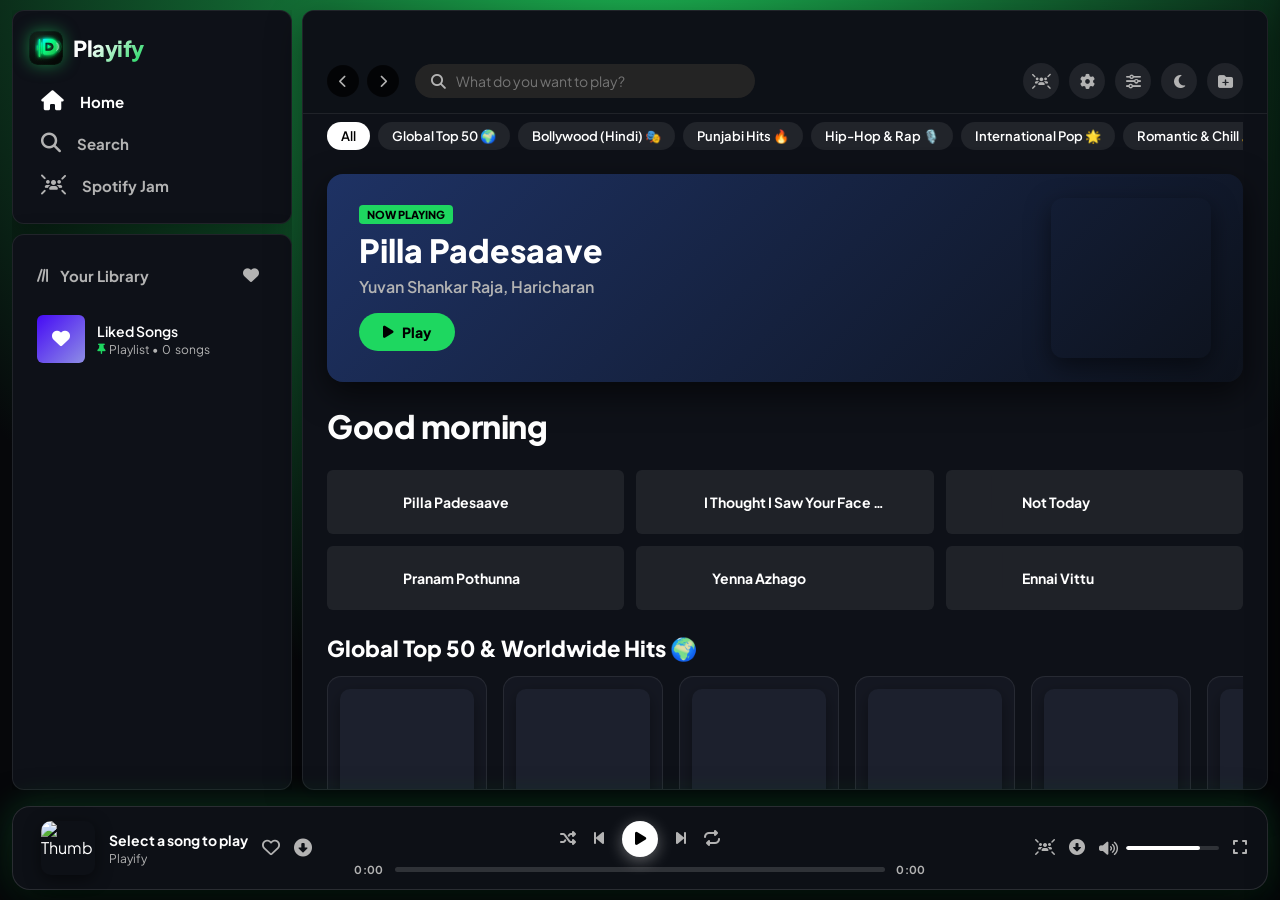
==== commit 9d8cfb18: "feat(jam): add real-time Spotify Jam synchronized multi-device listening with WebRTC PeerJS and QR s" ====
--- a/index.html
+++ b/index.html
@@ -4,12 +4,13 @@
   <meta charset="UTF-8">
   <meta name="viewport" content="width=device-width, initial-scale=1.0, maximum-scale=1.0, user-scalable=no, viewport-fit=cover">
   <meta name="theme-color" content="#121212">
-  <title>Playify – Stream 320kbps Ultra HD Music</title>
+  <title>Playify – Web Player: Music for everyone</title>
   
   <link rel="icon" type="image/png" href="favicon.png">
   <link rel="manifest" href="manifest.json">
   <link rel="preconnect" href="https://fonts.googleapis.com">
   <link rel="preconnect" href="https://fonts.gstatic.com" crossorigin>
+  <link rel="preconnect" href="https://aac.saavncdn.com" crossorigin>
   <link rel="stylesheet" href="https://fonts.googleapis.com/css2?family=Plus+Jakarta+Sans:wght@400;500;600;700;800;900&display=swap" media="print" onload="this.media='all'">
   <link rel="stylesheet" href="https://cdnjs.cloudflare.com/ajax/libs/font-awesome/6.5.1/css/all.min.css" media="print" onload="this.media='all'">
   <noscript>
@@ -17,7 +18,7 @@
     <link rel="stylesheet" href="https://cdnjs.cloudflare.com/ajax/libs/font-awesome/6.5.1/css/all.min.css">
   </noscript>
   
-  <link rel="stylesheet" href="style.css?v=64.0">
+  <link rel="stylesheet" href="style.css?v=86.0">
 </head>
 <body>
 
@@ -54,7 +55,6 @@
       <!-- Brand Title & Tagline -->
       <div class="sp-splash-brand">
         <h1 class="sp-splash-title">PLAYIFY</h1>
-        <div class="sp-splash-badge">320K ULTRA HD AUDIO</div>
       </div>
 
       <!-- Shimmer Loading Bar -->
@@ -64,16 +64,26 @@
     </div>
   </div>
 
+  <script>
+    // Bulletproof splash screen auto-dismiss guarantee
+    setTimeout(function() {
+      var s = document.getElementById('sp-splash-screen');
+      if (s) {
+        s.classList.add('splash-hidden');
+        setTimeout(function() { if (s && s.parentNode) s.remove(); }, 350);
+      }
+    }, 1200);
+  </script>
+
 
   <div class="sp-app-layout">
 
     <!-- LEFT SIDEBAR -->
     <aside class="sp-sidebar">
       <div class="sp-sidebar-box sp-nav-box">
-        <div class="sp-logo" onclick="sp.navigate('home')">
+        <div class="sp-logo" onclick="sp.handleLogoTap()">
           <img src="logo.svg" alt="Playify Logo" class="playify-logo-icon">
           <span class="playify-brand-name">Playify</span>
-          <span class="sp-badge-ultra">320K HD</span>
         </div>
 
         <nav class="sp-nav-menu">
@@ -85,6 +95,11 @@
             <i class="fa-solid fa-magnifying-glass"></i>
             <span>Search</span>
           </button>
+          <button class="sp-nav-item" id="nav-jam" onclick="sp.openJamModal()">
+            <i class="fa-solid fa-users-rays"></i>
+            <span>Spotify Jam</span>
+            <span class="sp-jam-nav-dot" id="sp-jam-nav-dot" style="display:none;"></span>
+          </button>
         </nav>
       </div>
 
@@ -133,11 +148,11 @@
         </div>
 
         <div class="sp-topbar-right">
+          <button class="sp-top-icon-btn" id="top-btn-jam" title="Spotify Jam (Listen Together)" onclick="sp.openJamModal()"><i class="fa-solid fa-users-rays"></i><span class="sp-jam-top-badge" id="jam-top-badge" style="display:none;"></span></button>
           <button class="sp-top-icon-btn" title="Settings & Crossfade" onclick="sp.openSettingsModal()"><i class="fa-solid fa-gear"></i></button>
           <button class="sp-top-icon-btn" title="Equalizer & Bass Boost" onclick="sp.openEqualizerModal()"><i class="fa-solid fa-sliders"></i></button>
           <button class="sp-top-icon-btn" id="top-btn-sleeptimer" title="Sleep Timer" onclick="sp.openSleepTimerModal()"><i class="fa-solid fa-moon"></i><span class="sp-timer-badge" id="timer-badge" style="display:none">30m</span></button>
           <button class="sp-top-icon-btn" title="Create Playlist" onclick="sp.openCreatePlaylistModal()"><i class="fa-solid fa-folder-plus"></i></button>
-          <button class="sp-btn-vip" onclick="sp.openEqualizerModal()"><i class="fa-solid fa-bolt"></i> 320K HD</button>
         </div>
       </header>
 
@@ -187,7 +202,7 @@
             <div class="sp-shelf-header">
               <div>
                 <h2 class="sp-shelf-title">Today's Biggest Hits</h2>
-                <p style="font-size:13px;color:var(--sp-text-subdued)">Top trending tracks in 320kbps Ultra HD</p>
+                <p style="font-size:13px;color:var(--sp-text-subdued)">The most played tracks right now</p>
               </div>
               <button class="sp-big-play-btn" style="width:44px;height:44px;font-size:16px" onclick="sp.playTopHitsAll()">
                 <i class="fa-solid fa-play"></i>
@@ -380,10 +395,10 @@
       <img id="player-thumb" src="https://images.unsplash.com/photo-1470225620780-dba8ba36b745?w=100" alt="Thumb" referrerpolicy="no-referrer">
       <div class="sp-player-track-meta">
         <div class="sp-player-song-title" id="player-song-title">Select a song to play</div>
-        <div class="sp-player-artist-name" id="player-artist-name" onclick="event.stopPropagation(); sp.openArtistFromPlayer()" title="View Artist Profile">Playify 320kbps HD</div>
+        <div class="sp-player-artist-name" id="player-artist-name" onclick="event.stopPropagation(); sp.openArtistFromPlayer()" title="View Artist Profile">Playify</div>
       </div>
       <button class="sp-player-heart-btn" id="btn-player-like" onclick="event.stopPropagation(); sp.toggleLikeCurrentSong()"><i class="fa-regular fa-heart"></i></button>
-      <button class="sp-player-heart-btn" id="btn-player-download" title="Download 320kbps MP3" onclick="event.stopPropagation(); sp.downloadCurrentSong()"><i class="fa-solid fa-circle-down"></i></button>
+      <button class="sp-player-heart-btn" id="btn-player-download" title="Download Track" onclick="event.stopPropagation(); sp.downloadCurrentSong()"><i class="fa-solid fa-circle-down"></i></button>
     </div>
 
     <div class="sp-player-center">
@@ -406,8 +421,8 @@
     </div>
 
     <div class="sp-player-right" onclick="event.stopPropagation()">
-      <span class="sp-badge-lossless" title="320kbps Lossless Ultra HD Audio"><i class="fa-solid fa-bolt"></i> 320K LOSSLESS</span>
-      <button class="sp-extra-btn" id="btn-download-320k" title="Download 320kbps MP3" onclick="sp.downloadCurrentSong()"><i class="fa-solid fa-circle-down"></i></button>
+      <button class="sp-extra-btn" id="btn-jam-bar" title="Spotify Jam (Listen Together)" onclick="sp.openJamModal()"><i class="fa-solid fa-users-rays"></i><span class="sp-jam-bar-indicator" id="jam-bar-indicator" style="display:none;"></span></button>
+      <button class="sp-extra-btn" id="btn-download-320k" title="Download MP3" onclick="sp.downloadCurrentSong()"><i class="fa-solid fa-circle-down"></i></button>
       
       <div class="sp-volume-box">
         <button class="sp-vol-btn" id="btn-vol-icon" onclick="sp.toggleMute()"><i class="fa-solid fa-volume-high"></i></button>
@@ -423,84 +438,81 @@
   <!-- EXACT SPOTIFY MOBILE FULL-SCREEN PLAYER -->
   <div class="sp-mobile-full-player" id="sp-fullscreen-player">
     <div class="sp-mf-topbar">
-      <div class="sp-mf-top-left-actions">
-        <button class="sp-mf-nav-btn sp-mf-back-btn" onclick="sp.closeFullscreenPlayer()" title="Back / Minimize (Esc)">
-          <i class="fa-solid fa-chevron-down"></i>
-          <span>Back</span>
-        </button>
-        <button class="sp-mf-nav-btn sp-mf-home-btn" onclick="sp.closeFullscreenPlayer(); sp.navigate('home');" title="Back to Home">
-          <i class="fa-solid fa-house"></i>
-          <span>Home</span>
-        </button>
-      </div>
+      <button class="sp-mf-icon-btn" onclick="sp.closeFullscreenPlayer()" aria-label="Minimize" title="Minimize player">
+        <i class="fa-solid fa-chevron-down"></i>
+      </button>
       <div class="sp-mf-top-title-col">
-        <span class="sp-mf-playing-from" id="mf-playing-from">PLAYING FROM SEARCH</span>
-        <span class="sp-mf-playlist-name" id="mf-playlist-name">"Trending Hits" in Playify</span>
-      </div>
-      <div class="sp-mf-top-right-actions">
-        <button class="sp-mf-nav-btn sp-mf-more-btn" onclick="sp.downloadCurrentSong()" title="Download 320k MP3">
-          <i class="fa-solid fa-circle-down"></i>
-        </button>
-        <button class="sp-mf-nav-btn sp-mf-close-btn" onclick="sp.closeFullscreenPlayer()" title="Close Player (Esc)">
-          <i class="fa-solid fa-xmark"></i>
-        </button>
-      </div>
+        <span class="sp-mf-playing-from" id="mf-playing-from">PLAYING FROM PLAYLIST</span>
+        <span class="sp-mf-playlist-name" id="mf-playlist-name">Today's Top Hits</span>
+      </div>
+      <button class="sp-mf-icon-btn" onclick="sp.openQueueDrawer()" aria-label="Queue" title="Up Next Queue">
+        <i class="fa-solid fa-list-ul"></i>
+      </button>
     </div>
 
     <div class="sp-mf-scroll-content">
       
-
-
-      <div class="sp-mf-artwork-box">
-        <img id="fs-cover-img" src="https://images.unsplash.com/photo-1470225620780-dba8ba36b745?w=500" alt="Cover Artwork" referrerpolicy="no-referrer">
-      </div>
-
-      <!-- LIVE AUDIO SPECTRUM (TOGGLED VIA UTILITIES BAR) -->
-      <div class="sp-mf-visualizer-box" id="fs-visualizer-box" style="display: none;">
-        <canvas id="fs-visualizer-canvas"></canvas>
-      </div>
-
-      <div class="sp-mf-track-info-row">
-        <div class="sp-mf-meta-col">
-          <h1 class="sp-mf-song-title" id="fs-song-title">Song Title</h1>
-          <p class="sp-mf-artist-name" id="fs-artist-name" onclick="event.stopPropagation(); sp.openArtistFromPlayer()" title="View Artist Profile">Artist Name</p>
-        </div>
-        <button class="sp-mf-heart-btn" id="btn-fs-like" onclick="sp.toggleLikeCurrentSong()">
-          <i class="fa-regular fa-circle-plus"></i>
-        </button>
-      </div>
-
-      <div class="sp-mf-progress-zone">
-        <div class="sp-mf-seek-bar" id="fs-seek-bar" onclick="sp.handleFsSeek(event)">
-          <div class="sp-mf-seek-fill" id="fs-seek-fill"></div>
-          <div class="sp-mf-seek-handle" id="fs-seek-handle"></div>
-        </div>
-        <div class="sp-mf-time-labels">
-          <span id="fs-time-current">0:00</span>
-          <span id="fs-time-duration">0:00</span>
-        </div>
-      </div>
-
-      <div class="sp-mf-controls-row">
-        <button class="sp-mf-ctrl-btn" id="fs-btn-shuffle" onclick="sp.toggleShuffle()"><i class="fa-solid fa-shuffle"></i></button>
-        <button class="sp-mf-ctrl-btn step" onclick="sp.prevSong()"><i class="fa-solid fa-backward-step"></i></button>
-        <button class="sp-mf-big-play-pause" id="fs-btn-play-pause" onclick="sp.togglePlay()"><i class="fa-solid fa-play"></i></button>
-        <button class="sp-mf-ctrl-btn step" onclick="sp.nextSong()"><i class="fa-solid fa-forward-step"></i></button>
-        <button class="sp-mf-ctrl-btn" id="fs-btn-repeat" onclick="sp.toggleRepeat()"><i class="fa-solid fa-repeat"></i></button>
-      </div>
-
-      
-      <div class="sp-mf-utilities-row">
-        <button class="sp-mf-util-btn" title="Audio Equalizer" onclick="sp.openEqualizerModal()"><i class="fa-solid fa-sliders"></i></button>
-        <button class="sp-mf-util-btn" title="Sleep Timer" onclick="sp.openSleepTimerModal()"><i class="fa-solid fa-moon"></i></button>
-        <button class="sp-mf-util-btn" id="btn-fs-visualizer" title="Neon Spectrum Visualizer" onclick="sp.toggleVisualizerMode()"><i class="fa-solid fa-chart-simple"></i></button>
-        <div class="sp-mf-util-right">
-          <button class="sp-mf-util-btn" title="Add to Playlist" onclick="sp.openAddToPlaylistModal()"><i class="fa-solid fa-plus"></i></button>
-          <button class="sp-mf-util-btn" id="btn-download-fs" title="Download 320k MP3" onclick="sp.downloadCurrentSong()"><i class="fa-solid fa-circle-down"></i></button>
-          <button class="sp-mf-util-btn" title="Share" onclick="sp.shareSong()"><i class="fa-solid fa-share-nodes"></i></button>
-          <button class="sp-mf-util-btn" title="Up Next Queue" onclick="sp.openQueueDrawer()"><i class="fa-solid fa-bars-staggered"></i></button>
-        </div>
-      </div>
+      <!-- 1. MAIN HERO TRACK SECTION (FILLS VIEWPORT - SONG BANNER & CONTROLS LIKE SPOTIFY) -->
+      <div class="sp-mf-player-main">
+        <div class="sp-mf-artwork-box">
+          <img id="fs-cover-img" src="https://images.unsplash.com/photo-1470225620780-dba8ba36b745?w=500" alt="Cover Artwork" referrerpolicy="no-referrer">
+        </div>
+
+        <!-- LIVE AUDIO SPECTRUM (TOGGLED VIA UTILITIES BAR) -->
+        <div class="sp-mf-visualizer-box" id="fs-visualizer-box" style="display: none;">
+          <canvas id="fs-visualizer-canvas"></canvas>
+        </div>
+
+        <div class="sp-mf-track-info-row">
+          <div class="sp-mf-meta-col">
+            <h1 class="sp-mf-song-title" id="fs-song-title">Song Title</h1>
+            <p class="sp-mf-artist-name" id="fs-artist-name" onclick="event.stopPropagation(); sp.openArtistFromPlayer()" title="View Artist Profile">Artist Name</p>
+          </div>
+          <button class="sp-mf-heart-btn" id="btn-fs-like" onclick="sp.toggleLikeCurrentSong()">
+            <i class="fa-regular fa-circle-plus"></i>
+          </button>
+        </div>
+
+        <div class="sp-mf-progress-zone">
+          <div class="sp-mf-seek-bar" id="fs-seek-bar" onclick="sp.handleFsSeek(event)">
+            <div class="sp-mf-seek-fill" id="fs-seek-fill"></div>
+            <div class="sp-mf-seek-handle" id="fs-seek-handle"></div>
+          </div>
+          <div class="sp-mf-time-labels">
+            <span id="fs-time-current">0:00</span>
+            <span id="fs-time-duration">0:00</span>
+          </div>
+        </div>
+
+        <div class="sp-mf-controls-row">
+          <button class="sp-mf-ctrl-btn" id="fs-btn-shuffle" onclick="sp.toggleShuffle()"><i class="fa-solid fa-shuffle"></i></button>
+          <button class="sp-mf-ctrl-btn step" onclick="sp.prevSong()"><i class="fa-solid fa-backward-step"></i></button>
+          <button class="sp-mf-big-play-pause" id="fs-btn-play-pause" onclick="sp.togglePlay()"><i class="fa-solid fa-play"></i></button>
+          <button class="sp-mf-ctrl-btn step" onclick="sp.nextSong()"><i class="fa-solid fa-forward-step"></i></button>
+          <button class="sp-mf-ctrl-btn" id="fs-btn-repeat" onclick="sp.toggleRepeat()"><i class="fa-solid fa-repeat"></i></button>
+        </div>
+
+        <div class="sp-mf-utilities-row">
+          <button class="sp-mf-util-btn" title="Audio Equalizer" onclick="sp.openEqualizerModal()"><i class="fa-solid fa-sliders"></i></button>
+          <button class="sp-mf-util-btn" title="Sleep Timer" onclick="sp.openSleepTimerModal()"><i class="fa-solid fa-moon"></i></button>
+          <button class="sp-mf-util-btn" id="btn-fs-visualizer" title="Neon Spectrum Visualizer" onclick="sp.toggleVisualizerMode()"><i class="fa-solid fa-chart-simple"></i></button>
+          <button class="sp-mf-util-btn" id="btn-fs-jam" title="Spotify Jam (Listen Together)" onclick="sp.openJamModal()"><i class="fa-solid fa-users-rays"></i><span class="sp-jam-dot-fs" id="jam-dot-fs" style="display:none;"></span></button>
+          <div class="sp-mf-util-right">
+            <button class="sp-mf-util-btn" title="Add to Playlist" onclick="sp.openAddToPlaylistModal()"><i class="fa-solid fa-plus"></i></button>
+            <button class="sp-mf-util-btn" id="btn-download-fs" title="Download Track" onclick="sp.downloadCurrentSong()"><i class="fa-solid fa-circle-down"></i></button>
+            <button class="sp-mf-util-btn" title="Share" onclick="sp.shareSong()"><i class="fa-solid fa-share-nodes"></i></button>
+            <button class="sp-mf-util-btn" title="Up Next Queue" onclick="sp.openQueueDrawer()"><i class="fa-solid fa-bars-staggered"></i></button>
+          </div>
+        </div>
+
+        <!-- LYRICS PEEK INDICATOR (SCROLL DOWN TO REVEAL FULL LYRICS) -->
+        <div class="sp-mf-lyrics-peek-hint" onclick="sp.scrollToLyrics()">
+          <i class="fa-solid fa-chevron-up"></i>
+          <span>Lyrics</span>
+        </div>
+      </div>
+
+      <!-- 2. REAL-TIME SYNCED LYRICS CARD (BELOW THE FOLD - SCROLL TO VIEW) -->
 
 
       <div class="sp-mf-lyrics-card" id="fs-lyrics-card" onclick="sp.toggleExpandLyrics()">
@@ -513,8 +525,7 @@
           </div>
         </div>
         <div class="sp-mf-lyrics-lines" id="fs-lyrics-container">
-          <p class="mf-lyric active">320kbps Pure Studio Audio Stream</p>
-          <p class="mf-lyric">Enjoy real-time lyrics & music on Playify</p>
+          <p class="mf-lyric active">Enjoy synchronized lyrics on Playify</p>
         </div>
       </div>
     </div>
@@ -712,10 +723,10 @@
         <div class="sp-setting-row">
           <div class="sp-setting-info">
             <span class="sp-setting-title"><i class="fa-solid fa-sliders" style="color:var(--sp-green);margin-right:8px;font-size:14px;"></i> Streaming Quality</span>
-            <span class="sp-setting-desc">Pure studio master sound with background prefetching for zero stutter.</span>
+            <span class="sp-setting-desc">Highest audio quality with background prefetching for zero stutter.</span>
           </div>
           <select id="setting-streaming-quality" class="sp-setting-select" onchange="sp.setStreamingQuality(this.value)">
-            <option value="320" selected>Ultra HD (320 kbps Extreme Studio Master)</option>
+            <option value="320" selected>Very High (320 kbps Master - Default)</option>
             <option value="160">High (160 kbps Studio AAC)</option>
             <option value="96">Data Saver (96 kbps)</option>
           </select>
@@ -747,15 +758,162 @@
     </div>
   </div>
 
+  <!-- FLOATING SPOTIFY JAM STATUS PILL -->
+  <div class="sp-jam-floating-pill" id="sp-jam-floating-pill" style="display:none;" onclick="sp.openJamModal()">
+    <span class="sp-jam-pill-pulse"></span>
+    <i class="fa-solid fa-users-rays"></i>
+    <span id="sp-jam-pill-label">Jam Session Active</span>
+  </div>
+
+  <!-- ====================================================================
+       SPOTIFY JAM (LISTEN TOGETHER WITH 0 DELAY) MODAL
+       ==================================================================== -->
+  <div class="sp-modal-backdrop" id="sp-jam-modal" onclick="if(event.target===this) sp.closeJamModal()">
+    <div class="sp-modal-card sp-jam-card">
+      <div class="sp-modal-header">
+        <div class="sp-jam-header-title">
+          <div class="sp-jam-pulse-icon"><i class="fa-solid fa-users-rays"></i></div>
+          <div>
+            <h2 class="sp-modal-title">Spotify Jam</h2>
+            <span class="sp-jam-subtitle">Listen together in real-time with 0 delay</span>
+          </div>
+        </div>
+        <button class="sp-modal-close" onclick="sp.closeJamModal()"><i class="fa-solid fa-xmark"></i></button>
+      </div>
+
+      <!-- Navigation Tabs: Host / Active Session vs Join Session -->
+      <div class="sp-jam-nav-tabs">
+        <button class="sp-jam-tab active" id="jam-tab-session" onclick="sp.switchJamTab('session')">
+          <i class="fa-solid fa-tower-broadcast"></i> Current Session
+        </button>
+        <button class="sp-jam-tab" id="jam-tab-join" onclick="sp.switchJamTab('join')">
+          <i class="fa-solid fa-right-to-bracket"></i> Join a Jam
+        </button>
+      </div>
+
+      <!-- TAB 1: CURRENT SESSION (HOST OR ACTIVE GUEST) -->
+      <div class="sp-jam-tab-content active" id="jam-content-session">
+        
+        <!-- State A: Not In Jam (Start a Jam) -->
+        <div class="sp-jam-idle-view" id="jam-idle-view">
+          <div class="sp-jam-radar-circle">
+            <i class="fa-solid fa-headphones-simple"></i>
+          </div>
+          <h3>Start a Listening Session</h3>
+          <p>Invite friends to listen to your current music simultaneously on their phones, laptops, or speakers with 0 delay.</p>
+          <button class="sp-jam-cta-btn" onclick="sp.startJamSession()">
+            <i class="fa-solid fa-play"></i> Start a Jam
+          </button>
+        </div>
+
+        <!-- State B: Active Jam Session (Room Details, QR Code, Guest List) -->
+        <div class="sp-jam-active-view" id="jam-active-view" style="display: none;">
+          
+          <!-- Room Code & Sharing Card -->
+          <div class="sp-jam-code-box">
+            <div class="sp-jam-code-col">
+              <span class="sp-jam-code-label">ROOM PIN (4 DIGITS)</span>
+              <span class="sp-jam-room-code" id="jam-room-code-display">0000</span>
+            </div>
+            <div class="sp-jam-code-actions">
+              <button class="sp-jam-action-btn" onclick="sp.copyJamLink()" title="Copy invite link">
+                <i class="fa-solid fa-link"></i> <span>Copy Link</span>
+              </button>
+              <button class="sp-jam-action-btn" onclick="sp.shareJamSession()" title="Share via WhatsApp or Apps">
+                <i class="fa-solid fa-share-nodes"></i> <span>Share</span>
+              </button>
+            </div>
+          </div>
+
+          <!-- QR Code Container -->
+          <div class="sp-jam-qr-wrapper">
+            <div class="sp-jam-qr-card">
+              <div id="sp-jam-qrcode-container" class="sp-jam-qrcode-container"></div>
+              <span class="sp-jam-qr-hint"><i class="fa-solid fa-qrcode"></i> Scan with phone camera to join instantly</span>
+            </div>
+          </div>
+
+          <!-- Host Settings & Sync Diagnostics -->
+          <div class="sp-jam-settings-card">
+            <div class="sp-jam-setting-row">
+              <div class="sp-jam-setting-info">
+                <span class="setting-title">Guests can control music</span>
+                <span class="setting-desc">Allow participants to play, pause, or change songs</span>
+              </div>
+              <label class="sp-switch">
+                <input type="checkbox" id="jam-toggle-guest-control" onchange="sp.toggleJamGuestControl(this.checked)" checked>
+                <span class="sp-slider round"></span>
+              </label>
+            </div>
+
+            <div class="sp-jam-sync-status-row">
+              <div class="sp-jam-status-indicator">
+                <span class="sp-jam-status-dot pulsing"></span>
+                <span id="jam-sync-status-text">Phase-locked sync (&lt;10ms)</span>
+              </div>
+              <button class="sp-jam-resync-btn" onclick="sp.forceJamResync()" title="Calibrate and resynchronize clocks">
+                <i class="fa-solid fa-arrows-rotate"></i> Re-Sync Now
+              </button>
+            </div>
+          </div>
+
+          <!-- Connected Devices Section -->
+          <div class="sp-jam-devices-section">
+            <div class="sp-jam-devices-header">
+              <h4>Connected Devices (<span id="jam-devices-count">1</span>)</h4>
+              <span class="sp-jam-live-badge"><i class="fa-solid fa-circle"></i> Live Sync</span>
+            </div>
+            <div class="sp-jam-devices-list" id="sp-jam-devices-list">
+              <!-- Dynamically rendered -->
+            </div>
+          </div>
+
+          <!-- End / Leave Button -->
+          <div class="sp-jam-footer-actions">
+            <button class="sp-jam-leave-btn" id="jam-leave-btn" onclick="sp.leaveJamSession()">
+              <i class="fa-solid fa-right-from-bracket"></i> End Jam Session
+            </button>
+          </div>
+
+        </div>
+      </div>
+
+      <!-- TAB 2: JOIN A JAM -->
+      <div class="sp-jam-tab-content" id="jam-content-join" style="display: none;">
+        <div class="sp-jam-join-card">
+          <div class="sp-jam-join-icon">
+            <i class="fa-solid fa-headphones-simple"></i>
+          </div>
+          <h3>Join a Friend's Jam</h3>
+          <p>Enter the 4-digit PIN shown on the host's screen to sync your audio with 0 delay.</p>
+          
+          <div class="sp-jam-input-group">
+            <input type="text" inputmode="numeric" pattern="[0-9]*" id="sp-jam-code-input" class="sp-jam-code-input-clean" placeholder="Enter 4-digit PIN (e.g. 5297)" maxlength="6" autocomplete="off" autocorrect="off">
+            <button class="sp-jam-join-submit-btn" onclick="sp.joinJamFromInput()">
+              <span>Join Jam Session</span> <i class="fa-solid fa-arrow-right"></i>
+            </button>
+          </div>
+
+          <div class="sp-jam-scan-tip">
+            <i class="fa-solid fa-camera"></i> Or simply scan the host's QR code using your phone camera.
+          </div>
+        </div>
+      </div>
+
+    </div>
+  </div>
+
   <div class="sp-toast" id="sp-toast">
     <i class="fa-solid fa-circle-check"></i>
     <span id="sp-toast-msg">Action Completed!</span>
   </div>
 
   
-  <script src="charts_data.js?v=64.0"></script>
-  <script src="app.js?v=64.0"></script>
-  <script src="music_db_data.js?v=64.0" defer></script>
+  <script src="qrcode.min.js?v=80.0"></script>
+  <script src="charts_data.js?v=80.0"></script>
+  <script src="peerjs.min.js?v=83.0"></script>
+  <script src="app.js?v=86.0"></script>
+  <script src="music_db_data.js?v=83.0" defer></script>
 
   <!-- SERVICE WORKER REGISTRATION FOR 100% OFFLINE PLAYBACK -->
   <script>
--- a/style.css
+++ b/style.css
@@ -31,6 +31,7 @@
   --sp-ambient-color-2: rgba(18, 50, 100, 0.25);
   --sp-ambient-color-3: rgba(69, 10, 245, 0.18);
   --sp-accent-glow: rgba(30, 215, 96, 0.25);
+  --sp-safe-top: 44px;
 }
 
 * {
@@ -38,6 +39,7 @@
   margin: 0;
   padding: 0;
   -webkit-tap-highlight-color: transparent;
+  touch-action: manipulation;
 }
 
 body {
@@ -298,7 +300,7 @@
   display: flex;
   align-items: center;
   justify-content: space-between;
-  padding: 14px 24px;
+  padding: calc(var(--sp-safe-top, 44px) + 8px) 24px 14px 24px;
   background: rgba(14, 17, 24, 0.94);
   backdrop-filter: blur(8px);
   -webkit-backdrop-filter: blur(8px);
@@ -593,6 +595,8 @@
   display: flex;
   flex-direction: column;
   gap: 14px;
+  content-visibility: auto;
+  contain-intrinsic-size: 260px;
 }
 
 .sp-shelf-header {
@@ -645,15 +649,15 @@
   contain: layout paint;
   will-change: transform;
   transform: translateZ(0);
-  transition: transform 0.22s cubic-bezier(0.2, 0.8, 0.2, 1), background 0.22s ease, box-shadow 0.22s ease, border-color 0.22s ease;
+  transition: transform 0.18s cubic-bezier(0.2, 0.8, 0.2, 1), background 0.18s ease;
   align-self: flex-start !important;
 }
 
 .sp-card:hover {
-  transform: translateY(-6px) scale(1.02);
+  transform: translateY(-4px) scale(1.02);
   background: var(--sp-card-hover);
-  border-color: rgba(255, 255, 255, 0.2);
-  box-shadow: 0 16px 36px rgba(0, 0, 0, 0.5), 0 0 24px var(--sp-accent-glow, rgba(30, 215, 96, 0.2));
+  border-color: rgba(255, 255, 255, 0.18);
+  box-shadow: 0 10px 22px rgba(0, 0, 0, 0.5);
 }
 
 .sp-card-cover-wrap {
@@ -939,6 +943,7 @@
   display: flex;
   align-items: center;
   gap: 12px;
+  min-width: 0;
 }
 
 .track-thumb {
@@ -946,22 +951,31 @@
   height: 40px;
   border-radius: var(--sp-radius-sm);
   object-fit: cover;
+  flex-shrink: 0;
 }
 
 .track-names {
   display: flex;
   flex-direction: column;
+  min-width: 0;
+  overflow: hidden;
 }
 
 .track-name-txt {
   font-size: 15px;
   font-weight: 600;
   color: #fff;
+  white-space: nowrap;
+  overflow: hidden;
+  text-overflow: ellipsis;
 }
 
 .track-artist-txt {
   font-size: 13px;
   color: var(--sp-text-subdued);
+  white-space: nowrap;
+  overflow: hidden;
+  text-overflow: ellipsis;
 }
 
 .track-album-col {
@@ -1407,11 +1421,9 @@
   display: flex !important;
   align-items: center !important;
   justify-content: space-between !important;
-  padding: 12px 20px !important;
-  background: rgba(12, 12, 16, 0.95) !important;
-  backdrop-filter: blur(8px) !important;
-  -webkit-backdrop-filter: blur(8px) !important;
-  border-bottom: 1px solid rgba(255, 255, 255, 0.08) !important;
+  padding: calc(var(--sp-safe-top, 44px) + 8px) 16px 8px 16px !important;
+  background: transparent !important;
+  border-bottom: none !important;
   flex-shrink: 0 !important;
   position: sticky !important;
   top: 0 !important;
@@ -1420,63 +1432,29 @@
   box-sizing: border-box !important;
 }
 
-.sp-mf-top-left-actions,
-.sp-mf-top-right-actions {
-  display: flex !important;
-  align-items: center !important;
-  gap: 8px !important;
-  flex: 0 0 auto !important;
-}
-
-.sp-mf-nav-btn {
-  background: rgba(255, 255, 255, 0.08) !important;
-  border: 1px solid rgba(255, 255, 255, 0.12) !important;
+.sp-mf-icon-btn {
+  background: transparent !important;
+  border: none !important;
   color: #ffffff !important;
-  font-size: 13px !important;
-  font-weight: 700 !important;
-  font-family: inherit !important;
-  padding: 7px 14px !important;
-  border-radius: 9999px !important;
+  font-size: 20px !important;
+  width: 42px !important;
+  height: 42px !important;
+  border-radius: 50% !important;
   cursor: pointer !important;
   display: inline-flex !important;
   align-items: center !important;
   justify-content: center !important;
-  gap: 7px !important;
-  transition: all 0.2s cubic-bezier(0.2, 0, 0, 1) !important;
-  line-height: 1 !important;
-}
-
-.sp-mf-nav-btn:hover {
-  background: rgba(255, 255, 255, 0.2) !important;
-  color: var(--sp-green, #1ed760) !important;
-  border-color: rgba(30, 215, 96, 0.4) !important;
-  transform: scale(1.04) !important;
-}
-
-.sp-mf-nav-btn:active {
-  transform: scale(0.96) !important;
-}
-
-.sp-mf-nav-btn.sp-mf-home-btn {
-  background: rgba(30, 215, 96, 0.12) !important;
-  color: #1ed760 !important;
-  border-color: rgba(30, 215, 96, 0.25) !important;
-}
-
-.sp-mf-nav-btn.sp-mf-home-btn:hover {
-  background: rgba(30, 215, 96, 0.24) !important;
-  color: #ffffff !important;
-}
-
-.sp-mf-nav-btn.sp-mf-close-btn,
-.sp-mf-nav-btn.sp-mf-more-btn {
-  padding: 7px 11px !important;
-  font-size: 15px !important;
-}
-
-.sp-mf-nav-btn.sp-mf-close-btn:hover {
-  color: #ff5252 !important;
-  border-color: rgba(255, 82, 82, 0.4) !important;
+  transition: background 0.2s ease, transform 0.15s ease !important;
+  flex-shrink: 0 !important;
+  padding: 0 !important;
+}
+
+.sp-mf-icon-btn:hover {
+  background: rgba(255, 255, 255, 0.12) !important;
+}
+
+.sp-mf-icon-btn:active {
+  transform: scale(0.9) !important;
 }
 
 .sp-mf-top-title-col {
@@ -1486,13 +1464,13 @@
   text-align: center !important;
   flex: 1 1 auto !important;
   overflow: hidden !important;
-  padding: 0 8px !important;
+  padding: 0 12px !important;
 }
 
 .sp-mf-playing-from {
   font-size: 11px !important;
   font-weight: 700 !important;
-  letter-spacing: 0.5px !important;
+  letter-spacing: 0.8px !important;
   color: var(--sp-text-subdued, #a7a7a7) !important;
   text-transform: uppercase !important;
   white-space: nowrap !important;
@@ -1503,12 +1481,13 @@
 
 .sp-mf-playlist-name {
   font-size: 13px !important;
-  font-weight: 800 !important;
-  color: #fff !important;
+  font-weight: 700 !important;
+  color: #ffffff !important;
   white-space: nowrap !important;
   text-overflow: ellipsis !important;
   overflow: hidden !important;
   max-width: 100% !important;
+  margin-top: 2px !important;
 }
 
 .sp-mf-scroll-content {
@@ -1517,30 +1496,77 @@
   overflow-y: auto !important;
   overflow-x: hidden !important;
   -webkit-overflow-scrolling: touch !important;
-  padding: 12px 24px 40px 24px !important;
+  scroll-behavior: smooth !important;
+  padding: 4px 20px 60px 20px !important;
   display: flex !important;
   flex-direction: column !important;
-  gap: 16px !important;
+  gap: 20px !important;
   max-width: 480px !important;
   margin: 0 auto !important;
   width: 100% !important;
   box-sizing: border-box !important;
 }
 
+/* 1. Main Player Section (Fills Initial Screen with Big Album Art Banner & Controls) */
+.sp-mf-player-main {
+  min-height: calc(100vh - var(--sp-safe-top, 44px) - 88px) !important;
+  display: flex !important;
+  flex-direction: column !important;
+  justify-content: space-between !important;
+  width: 100% !important;
+  flex-shrink: 0 !important;
+  padding-bottom: 8px !important;
+  box-sizing: border-box !important;
+}
+
 .sp-mf-artwork-box {
-  width: min(320px, 78vw);
-  aspect-ratio: 1 / 1;
-  margin: 8px auto;
-  border-radius: 18px;
-  overflow: hidden;
-  box-shadow: 0 20px 50px rgba(0, 0, 0, 0.8), 0 0 40px var(--sp-accent-glow, rgba(30, 215, 96, 0.2));
-  transition: transform 0.4s ease, box-shadow 0.4s ease;
+  width: min(84vw, 360px) !important;
+  aspect-ratio: 1 / 1 !important;
+  margin: 6px auto 14px auto !important;
+  border-radius: 14px !important;
+  overflow: hidden !important;
+  box-shadow: 0 20px 50px rgba(0, 0, 0, 0.8), 0 0 32px var(--sp-accent-glow, rgba(30, 215, 96, 0.22)) !important;
+  transition: transform 0.4s ease, box-shadow 0.4s ease !important;
+  flex-shrink: 0 !important;
 }
 
 .sp-mf-artwork-box img {
-  width: 100%;
-  height: 100%;
-  object-fit: cover;
+  width: 100% !important;
+  height: 100% !important;
+  object-fit: cover !important;
+  display: block !important;
+}
+
+/* Lyrics Peek Button at bottom of player view */
+.sp-mf-lyrics-peek-hint {
+  display: inline-flex !important;
+  align-items: center !important;
+  justify-content: center !important;
+  gap: 8px !important;
+  font-size: 12px !important;
+  font-weight: 700 !important;
+  letter-spacing: 0.5px !important;
+  text-transform: uppercase !important;
+  color: var(--sp-text-subdued, #b3b3b3) !important;
+  background: rgba(255, 255, 255, 0.08) !important;
+  border: 1px solid rgba(255, 255, 255, 0.12) !important;
+  padding: 8px 18px !important;
+  border-radius: 999px !important;
+  margin: 12px auto 0 auto !important;
+  cursor: pointer !important;
+  transition: all 0.2s ease !important;
+}
+
+.sp-mf-lyrics-peek-hint:hover,
+.sp-mf-lyrics-peek-hint:active {
+  background: rgba(255, 255, 255, 0.18) !important;
+  color: #ffffff !important;
+  transform: translateY(-2px) !important;
+}
+
+.sp-mf-lyrics-peek-hint i {
+  font-size: 11px !important;
+  transition: transform 0.2s ease !important;
 }
 
 /* Apple Music 2025 Neon Spectrum Visualizer Box (Hidden by default) */
@@ -1767,18 +1793,20 @@
   gap: 20px;
 }
 
-/* Real-Time Synced Lyrics Card */
+/* Real-Time Synced Lyrics Card (Tucked Below the Fold Like Spotify) */
 .sp-mf-lyrics-card {
-  background: #282828;
-  border-radius: 12px;
-  padding: 16px;
-  margin-top: 12px;
-  cursor: pointer;
-  max-height: 280px;
-  display: flex;
-  flex-direction: column;
-  overflow: hidden;
-  box-shadow: 0 8px 24px rgba(0, 0, 0, 0.4);
+  background: rgba(26, 28, 36, 0.95) !important;
+  border: 1px solid rgba(255, 255, 255, 0.1) !important;
+  border-radius: 18px !important;
+  padding: 22px !important;
+  margin-top: 20px !important;
+  margin-bottom: 50px !important;
+  min-height: 480px !important;
+  display: flex !important;
+  flex-direction: column !important;
+  overflow: hidden !important;
+  box-shadow: 0 16px 40px rgba(0, 0, 0, 0.6) !important;
+  flex-shrink: 0 !important;
 }
 
 .sp-mf-lyrics-header {
@@ -1872,7 +1900,8 @@
   bottom: 0;
   left: 0;
   width: 100%;
-  height: 64px;
+  height: calc(60px + env(safe-area-inset-bottom, 0px));
+  padding-bottom: env(safe-area-inset-bottom, 0px);
   background: rgba(14, 16, 23, 0.98);
   backdrop-filter: blur(8px);
   -webkit-backdrop-filter: blur(8px);
@@ -1920,7 +1949,7 @@
   }
 
   .sp-player-bar {
-    bottom: 66px;
+    bottom: calc(66px + env(safe-area-inset-bottom, 0px));
     left: 8px;
     right: 8px;
     grid-template-columns: 1fr auto;
@@ -1961,7 +1990,7 @@
   }
 
   .sp-top-bar {
-    padding: 10px 16px;
+    padding: calc(var(--sp-safe-top, 44px) + 8px) 16px 12px 16px !important;
   }
 
   .sp-viewport {
@@ -2169,11 +2198,185 @@
   color: var(--sp-text-subdued);
   margin-bottom: 12px;
 }
-.sp-queue-now-playing {
+
+/* Spotify Now Playing Card in Queue */
+.sp-queue-now-card {
+  display: flex;
+  align-items: center;
+  gap: 12px;
+  padding: 10px 14px;
   background: rgba(255, 255, 255, 0.05);
+  border: 1px solid rgba(255, 255, 255, 0.08);
+  border-left: 3px solid var(--sp-green);
   border-radius: 8px;
-  padding: 10px;
-  border-left: 3px solid var(--sp-green);
+  transition: background var(--transition-fast);
+}
+.sp-queue-now-card:hover {
+  background: rgba(255, 255, 255, 0.08);
+}
+.sp-queue-now-thumb {
+  width: 46px;
+  height: 46px;
+  border-radius: 6px;
+  object-fit: cover;
+  flex-shrink: 0;
+  box-shadow: 0 4px 12px rgba(0, 0, 0, 0.3);
+}
+.sp-queue-now-info {
+  flex: 1;
+  min-width: 0;
+  display: flex;
+  flex-direction: column;
+  gap: 2px;
+}
+.sp-queue-now-title {
+  font-size: 14px;
+  font-weight: 700;
+  color: #ffffff;
+  white-space: nowrap;
+  overflow: hidden;
+  text-overflow: ellipsis;
+}
+.sp-queue-now-artist {
+  font-size: 12px;
+  font-weight: 600;
+  color: var(--sp-green);
+  white-space: nowrap;
+  overflow: hidden;
+  text-overflow: ellipsis;
+  cursor: pointer;
+  width: fit-content;
+}
+.sp-queue-now-artist:hover {
+  text-decoration: underline;
+}
+.sp-queue-eq {
+  display: flex;
+  align-items: flex-end;
+  gap: 2.5px;
+  width: 16px;
+  height: 16px;
+  flex-shrink: 0;
+  padding-bottom: 1px;
+}
+.sp-queue-eq-bar {
+  width: 3px;
+  background: var(--sp-green);
+  border-radius: 1px;
+  animation: spEqBounce 0.7s ease-in-out infinite alternate;
+}
+.sp-queue-eq-bar:nth-child(1) { height: 60%; animation-delay: 0.1s; }
+.sp-queue-eq-bar:nth-child(2) { height: 100%; animation-delay: 0.35s; }
+.sp-queue-eq-bar:nth-child(3) { height: 45%; animation-delay: 0.2s; }
+
+@keyframes spEqBounce {
+  0% { height: 25%; }
+  100% { height: 100%; }
+}
+
+/* Spotify Authentic Upcoming Queue Item List */
+.sp-queue-list {
+  display: flex;
+  flex-direction: column;
+  gap: 4px;
+}
+
+.sp-queue-item {
+  display: flex;
+  align-items: center;
+  gap: 12px;
+  padding: 8px 10px;
+  border-radius: 6px;
+  cursor: pointer;
+  transition: background 0.15s ease;
+  user-select: none;
+}
+.sp-queue-item:hover {
+  background: rgba(255, 255, 255, 0.08);
+}
+.sp-queue-item:active {
+  background: rgba(255, 255, 255, 0.12);
+}
+
+.sp-queue-index {
+  width: 18px;
+  font-size: 13px;
+  font-weight: 600;
+  color: var(--sp-text-subdued);
+  text-align: center;
+  flex-shrink: 0;
+}
+
+.sp-queue-thumb {
+  width: 44px;
+  height: 44px;
+  border-radius: 4px;
+  object-fit: cover;
+  flex-shrink: 0;
+  box-shadow: 0 4px 10px rgba(0, 0, 0, 0.25);
+}
+
+.sp-queue-info {
+  flex: 1;
+  min-width: 0;
+  display: flex;
+  flex-direction: column;
+  gap: 3px;
+}
+
+.sp-queue-title {
+  font-size: 14px;
+  font-weight: 600;
+  color: #ffffff;
+  white-space: nowrap;
+  overflow: hidden;
+  text-overflow: ellipsis;
+  line-height: 1.3;
+}
+
+.sp-queue-artist {
+  font-size: 12px;
+  font-weight: 500;
+  color: var(--sp-text-subdued);
+  white-space: nowrap;
+  overflow: hidden;
+  text-overflow: ellipsis;
+  line-height: 1.3;
+  cursor: pointer;
+}
+.sp-queue-artist:hover {
+  color: #ffffff;
+  text-decoration: underline;
+}
+
+.sp-queue-remove-btn {
+  background: transparent;
+  border: none;
+  color: var(--sp-text-subdued);
+  width: 32px;
+  height: 32px;
+  border-radius: 50%;
+  display: flex;
+  align-items: center;
+  justify-content: center;
+  cursor: pointer;
+  font-size: 13px;
+  flex-shrink: 0;
+  transition: all 0.15s ease;
+  padding: 0;
+}
+.sp-queue-remove-btn:hover {
+  color: #ff5252;
+  background: rgba(255, 82, 82, 0.15);
+}
+
+.sp-queue-empty {
+  padding: 40px 20px;
+  text-align: center;
+  display: flex;
+  flex-direction: column;
+  align-items: center;
+  justify-content: center;
 }
 
 /* Modals */
@@ -2982,26 +3185,35 @@
   transform: scale(1.05);
 }
 
-/* Responsive Fullscreen Player Topbar for Mobile */
+/* Mobile Safe Area Topbar, Fullscreen Queue Drawer & Clean Track Rows */
 @media (max-width: 480px) {
   .sp-mf-topbar {
-    padding: 10px 12px !important;
+    padding: calc(var(--sp-safe-top, 44px) + 8px) 14px 8px 14px !important;
   }
-  .sp-mf-top-left-actions,
-  .sp-mf-top-right-actions {
-    gap: 6px !important;
+
+  .sp-drawer {
+    width: 100% !important;
+    max-width: 100% !important;
+    right: -100% !important;
+    border-left: none !important;
   }
-  .sp-mf-nav-btn {
-    padding: 6px 10px !important;
-    font-size: 12px !important;
+  .sp-drawer.open {
+    right: 0 !important;
   }
-  .sp-mf-nav-btn span {
-    display: inline-block;
+  .sp-drawer-header {
+    padding-top: calc(var(--sp-safe-top, 44px) + 12px) !important;
   }
-  .sp-mf-nav-btn.sp-mf-close-btn,
-  .sp-mf-nav-btn.sp-mf-more-btn {
-    padding: 6px 9px !important;
-    font-size: 14px !important;
+  .sp-drawer-content {
+    padding: 16px 14px calc(env(safe-area-inset-bottom, 0px) + 24px) 14px !important;
+  }
+
+  .sp-track-row {
+    grid-template-columns: 24px 1fr auto !important;
+    gap: 8px !important;
+    padding: 8px 8px !important;
+  }
+  .track-album-col {
+    display: none !important;
   }
 }
 
@@ -3010,48 +3222,30 @@
   .sp-mf-scroll-content {
     max-width: 1100px !important;
     display: grid !important;
-    grid-template-columns: 380px 1fr !important;
+    grid-template-columns: 420px 1fr !important;
     column-gap: 56px !important;
     row-gap: 12px !important;
     padding: 28px 56px 48px 56px !important;
     align-items: start !important;
   }
 
+  .sp-mf-player-main {
+    grid-column: 1;
+    min-height: auto !important;
+  }
+
   .sp-mf-artwork-box {
-    grid-column: 1;
     width: 360px !important;
     height: 360px !important;
     margin: 0 auto !important;
   }
 
-  .sp-mf-visualizer-box {
-    grid-column: 1;
-  }
-
-  .sp-mf-pill-row {
-    grid-column: 1;
-  }
-
-  .sp-mf-track-info-row {
-    grid-column: 1;
-    margin-top: 4px !important;
-  }
-
-  .sp-mf-progress-zone {
-    grid-column: 1;
-  }
-
-  .sp-mf-controls-row {
-    grid-column: 1;
-  }
-
-  .sp-mf-utilities-row {
-    grid-column: 1;
+  .sp-mf-lyrics-peek-hint {
+    display: none !important;
   }
 
   .sp-mf-lyrics-card {
     grid-column: 2;
-    grid-row: 1 / span 8;
     height: 100% !important;
     min-height: 520px !important;
     max-height: 640px !important;
@@ -3073,3 +3267,686 @@
     line-height: 1.6 !important;
   }
 }
+
+/* ==========================================================================
+   SPOTIFY JAM (LISTEN TOGETHER WITH 0 DELAY) STYLES
+   ========================================================================== */
+
+/* Active Indicators on Nav & Bars */
+.sp-jam-nav-dot,
+.sp-jam-top-badge,
+.sp-jam-bar-indicator,
+.sp-jam-dot-fs {
+  display: inline-block;
+  width: 7px;
+  height: 7px;
+  border-radius: 50%;
+  background: #1ed760;
+  box-shadow: 0 0 8px #1ed760;
+  margin-left: 6px;
+  animation: jamPulseDot 1.4s infinite alternate;
+}
+
+@keyframes jamPulseDot {
+  0% { transform: scale(0.8); opacity: 0.6; }
+  100% { transform: scale(1.2); opacity: 1; box-shadow: 0 0 12px #1ed760; }
+}
+
+/* Floating Jam Active Pill */
+.sp-jam-floating-pill {
+  position: fixed;
+  bottom: 96px;
+  left: 50%;
+  transform: translateX(-50%);
+  background: rgba(18, 18, 18, 0.88);
+  backdrop-filter: blur(14px);
+  -webkit-backdrop-filter: blur(14px);
+  border: 1px solid rgba(30, 215, 96, 0.4);
+  color: #fff;
+  padding: 8px 18px;
+  border-radius: 24px;
+  font-size: 13px;
+  font-weight: 700;
+  display: flex;
+  align-items: center;
+  gap: 8px;
+  box-shadow: 0 8px 24px rgba(0, 0, 0, 0.5), 0 0 16px rgba(30, 215, 96, 0.2);
+  z-index: 1000;
+  cursor: pointer;
+  transition: all 0.2s cubic-bezier(0.2, 0.8, 0.2, 1);
+}
+
+.sp-jam-floating-pill:hover {
+  transform: translateX(-50%) scale(1.04);
+  border-color: #1ed760;
+  box-shadow: 0 10px 28px rgba(0, 0, 0, 0.6), 0 0 20px rgba(30, 215, 96, 0.35);
+}
+
+.sp-jam-pill-pulse {
+  width: 8px;
+  height: 8px;
+  border-radius: 50%;
+  background: #1ed760;
+  box-shadow: 0 0 8px #1ed760;
+  animation: jamPulseDot 1.2s infinite alternate;
+}
+
+/* Jam Modal Card */
+.sp-jam-card {
+  max-width: 520px;
+  width: 92%;
+  max-height: 88vh;
+  overflow-y: auto;
+  background: #121212;
+  border: 1px solid rgba(255, 255, 255, 0.1);
+  border-radius: 18px;
+  box-shadow: 0 24px 64px rgba(0, 0, 0, 0.8), 0 0 32px rgba(30, 215, 96, 0.1);
+  padding: 24px;
+  color: #fff;
+}
+
+.sp-jam-header-title {
+  display: flex;
+  align-items: center;
+  gap: 14px;
+}
+
+.sp-jam-pulse-icon {
+  width: 44px;
+  height: 44px;
+  border-radius: 50%;
+  background: rgba(30, 215, 96, 0.15);
+  color: #1ed760;
+  display: flex;
+  align-items: center;
+  justify-content: center;
+  font-size: 20px;
+  box-shadow: 0 0 16px rgba(30, 215, 96, 0.2);
+}
+
+.sp-jam-subtitle {
+  font-size: 12px;
+  color: var(--sp-text-subdued);
+  display: block;
+  margin-top: 2px;
+}
+
+/* Jam Tabs */
+.sp-jam-nav-tabs {
+  display: flex;
+  gap: 8px;
+  background: rgba(255, 255, 255, 0.05);
+  padding: 4px;
+  border-radius: 12px;
+  margin: 18px 0 20px 0;
+}
+
+.sp-jam-tab {
+  flex: 1;
+  padding: 10px 14px;
+  border-radius: 8px;
+  border: none;
+  background: transparent;
+  color: var(--sp-text-subdued);
+  font-size: 13px;
+  font-weight: 700;
+  cursor: pointer;
+  display: flex;
+  align-items: center;
+  justify-content: center;
+  gap: 8px;
+  transition: all 0.2s;
+}
+
+.sp-jam-tab.active {
+  background: rgba(255, 255, 255, 0.15);
+  color: #fff;
+}
+
+.sp-jam-tab:hover:not(.active) {
+  color: #fff;
+}
+
+/* Idle State (Start a Jam) */
+.sp-jam-idle-view {
+  text-align: center;
+  padding: 30px 16px;
+}
+
+.sp-jam-radar-circle {
+  width: 90px;
+  height: 90px;
+  border-radius: 50%;
+  background: radial-gradient(circle, rgba(30, 215, 96, 0.2) 0%, rgba(30, 215, 96, 0.05) 70%, transparent 100%);
+  border: 1px solid rgba(30, 215, 96, 0.3);
+  display: flex;
+  align-items: center;
+  justify-content: center;
+  margin: 0 auto 20px auto;
+  font-size: 34px;
+  color: #1ed760;
+  position: relative;
+  animation: jamRadarPulse 2.4s infinite ease-out;
+}
+
+@keyframes jamRadarPulse {
+  0% { box-shadow: 0 0 0 0 rgba(30, 215, 96, 0.4); }
+  70% { box-shadow: 0 0 0 24px rgba(30, 215, 96, 0); }
+  100% { box-shadow: 0 0 0 0 rgba(30, 215, 96, 0); }
+}
+
+.sp-jam-idle-view h3 {
+  font-size: 20px;
+  font-weight: 800;
+  margin-bottom: 8px;
+}
+
+.sp-jam-idle-view p {
+  font-size: 13px;
+  color: var(--sp-text-subdued);
+  max-width: 380px;
+  margin: 0 auto 24px auto;
+  line-height: 1.5;
+}
+
+.sp-jam-cta-btn {
+  background: #1ed760;
+  color: #000;
+  border: none;
+  font-size: 14px;
+  font-weight: 800;
+  padding: 13px 28px;
+  border-radius: 28px;
+  cursor: pointer;
+  display: inline-flex;
+  align-items: center;
+  gap: 10px;
+  transition: all 0.2s;
+  box-shadow: 0 4px 16px rgba(30, 215, 96, 0.3);
+}
+
+.sp-jam-cta-btn:hover {
+  transform: scale(1.04);
+  background: #1fdf64;
+  box-shadow: 0 6px 22px rgba(30, 215, 96, 0.45);
+}
+
+/* Active Jam View */
+.sp-jam-code-box {
+  background: rgba(255, 255, 255, 0.04);
+  border: 1px solid rgba(255, 255, 255, 0.08);
+  border-radius: 14px;
+  padding: 14px 18px;
+  display: flex;
+  align-items: center;
+  justify-content: space-between;
+  margin-bottom: 18px;
+}
+
+.sp-jam-code-col {
+  display: flex;
+  flex-direction: column;
+}
+
+.sp-jam-code-label {
+  font-size: 10px;
+  font-weight: 800;
+  letter-spacing: 1px;
+  color: var(--sp-text-subdued);
+}
+
+.sp-jam-room-code {
+  font-size: 24px;
+  font-weight: 900;
+  letter-spacing: 2px;
+  color: #1ed760;
+  font-family: monospace;
+}
+
+.sp-jam-code-actions {
+  display: flex;
+  gap: 8px;
+}
+
+.sp-jam-action-btn {
+  background: rgba(255, 255, 255, 0.1);
+  border: 1px solid rgba(255, 255, 255, 0.12);
+  color: #fff;
+  font-size: 12px;
+  font-weight: 700;
+  padding: 7px 14px;
+  border-radius: 20px;
+  cursor: pointer;
+  display: flex;
+  align-items: center;
+  gap: 6px;
+  transition: all 0.15s;
+}
+
+.sp-jam-action-btn:hover {
+  background: rgba(255, 255, 255, 0.2);
+  transform: translateY(-1px);
+}
+
+/* QR Code Section */
+.sp-jam-qr-wrapper {
+  display: flex;
+  justify-content: center;
+  margin-bottom: 18px;
+}
+
+.sp-jam-qr-card {
+  background: #ffffff;
+  padding: 16px;
+  border-radius: 14px;
+  text-align: center;
+  box-shadow: 0 10px 28px rgba(0, 0, 0, 0.4);
+}
+
+.sp-jam-qrcode-container {
+  display: flex;
+  justify-content: center;
+  align-items: center;
+  min-width: 170px;
+  min-height: 170px;
+}
+
+.sp-jam-qrcode-container svg,
+.sp-jam-qrcode-container canvas {
+  width: 170px !important;
+  height: 170px !important;
+  display: block;
+}
+
+.sp-jam-qr-hint {
+  font-size: 11px;
+  font-weight: 700;
+  color: #121212;
+  margin-top: 10px;
+  display: flex;
+  align-items: center;
+  justify-content: center;
+  gap: 6px;
+}
+
+/* Settings & Sync Bar */
+.sp-jam-settings-card {
+  background: rgba(255, 255, 255, 0.04);
+  border: 1px solid rgba(255, 255, 255, 0.08);
+  border-radius: 14px;
+  padding: 14px 16px;
+  margin-bottom: 18px;
+}
+
+.sp-jam-setting-row {
+  display: flex;
+  align-items: center;
+  justify-content: space-between;
+  margin-bottom: 12px;
+}
+
+.sp-jam-setting-info {
+  display: flex;
+  flex-direction: column;
+}
+
+.sp-jam-setting-info .setting-title {
+  font-size: 13px;
+  font-weight: 700;
+  color: #fff;
+}
+
+.sp-jam-setting-info .setting-desc {
+  font-size: 11px;
+  color: var(--sp-text-subdued);
+  margin-top: 2px;
+}
+
+/* iOS / Spotify style switch */
+.sp-switch {
+  position: relative;
+  display: inline-block;
+  width: 44px;
+  height: 24px;
+  flex-shrink: 0;
+}
+
+.sp-switch input {
+  opacity: 0;
+  width: 0;
+  height: 0;
+}
+
+.sp-slider {
+  position: absolute;
+  cursor: pointer;
+  top: 0; left: 0; right: 0; bottom: 0;
+  background-color: #333;
+  transition: .3s;
+  border-radius: 24px;
+}
+
+.sp-slider:before {
+  position: absolute;
+  content: "";
+  height: 18px;
+  width: 18px;
+  left: 3px;
+  bottom: 3px;
+  background-color: white;
+  transition: .3s;
+  border-radius: 50%;
+}
+
+.sp-switch input:checked + .sp-slider {
+  background-color: #1ed760;
+}
+
+.sp-switch input:checked + .sp-slider:before {
+  transform: translateX(20px);
+}
+
+.sp-jam-sync-status-row {
+  display: flex;
+  align-items: center;
+  justify-content: space-between;
+  padding-top: 10px;
+  border-top: 1px solid rgba(255, 255, 255, 0.06);
+}
+
+.sp-jam-status-indicator {
+  display: flex;
+  align-items: center;
+  gap: 8px;
+  font-size: 12px;
+  font-weight: 600;
+  color: #1ed760;
+}
+
+.sp-jam-status-dot {
+  width: 8px;
+  height: 8px;
+  border-radius: 50%;
+  background: #1ed760;
+}
+
+.sp-jam-status-dot.pulsing {
+  box-shadow: 0 0 10px #1ed760;
+  animation: jamPulseDot 1.2s infinite alternate;
+}
+
+.sp-jam-resync-btn {
+  background: transparent;
+  border: 1px solid rgba(30, 215, 96, 0.35);
+  color: #1ed760;
+  font-size: 11px;
+  font-weight: 700;
+  padding: 5px 12px;
+  border-radius: 14px;
+  cursor: pointer;
+  display: flex;
+  align-items: center;
+  gap: 6px;
+  transition: all 0.2s;
+}
+
+.sp-jam-resync-btn:hover {
+  background: rgba(30, 215, 96, 0.15);
+  transform: scale(1.02);
+}
+
+/* Connected Devices List */
+.sp-jam-devices-section {
+  margin-bottom: 18px;
+}
+
+.sp-jam-devices-header {
+  display: flex;
+  align-items: center;
+  justify-content: space-between;
+  margin-bottom: 10px;
+}
+
+.sp-jam-devices-header h4 {
+  font-size: 13px;
+  font-weight: 800;
+  color: #fff;
+  margin: 0;
+}
+
+.sp-jam-live-badge {
+  font-size: 11px;
+  font-weight: 700;
+  color: #1ed760;
+  display: flex;
+  align-items: center;
+  gap: 5px;
+}
+
+.sp-jam-live-badge i {
+  font-size: 8px;
+}
+
+.sp-jam-devices-list {
+  display: flex;
+  flex-direction: column;
+  gap: 8px;
+  max-height: 180px;
+  overflow-y: auto;
+}
+
+.sp-jam-device-item {
+  display: flex;
+  align-items: center;
+  justify-content: space-between;
+  background: rgba(255, 255, 255, 0.03);
+  border: 1px solid rgba(255, 255, 255, 0.05);
+  border-radius: 10px;
+  padding: 10px 14px;
+}
+
+.sp-jam-device-left {
+  display: flex;
+  align-items: center;
+  gap: 12px;
+}
+
+.sp-jam-device-icon {
+  width: 32px;
+  height: 32px;
+  border-radius: 8px;
+  background: rgba(255, 255, 255, 0.08);
+  display: flex;
+  align-items: center;
+  justify-content: center;
+  font-size: 15px;
+  color: #fff;
+}
+
+.sp-jam-device-name {
+  font-size: 13px;
+  font-weight: 700;
+  color: #fff;
+}
+
+.sp-jam-device-role {
+  font-size: 11px;
+  color: var(--sp-text-subdued);
+  margin-top: 1px;
+}
+
+.sp-jam-device-badge {
+  font-size: 11px;
+  font-weight: 700;
+  color: #1ed760;
+  background: rgba(30, 215, 96, 0.12);
+  padding: 4px 10px;
+  border-radius: 12px;
+}
+
+/* Footer / Leave Session */
+.sp-jam-footer-actions {
+  display: flex;
+  justify-content: center;
+}
+
+.sp-jam-leave-btn {
+  background: rgba(235, 87, 87, 0.12);
+  border: 1px solid rgba(235, 87, 87, 0.3);
+  color: #eb5757;
+  font-size: 13px;
+  font-weight: 700;
+  padding: 10px 22px;
+  border-radius: 20px;
+  cursor: pointer;
+  display: flex;
+  align-items: center;
+  gap: 8px;
+  transition: all 0.2s;
+}
+
+.sp-jam-leave-btn:hover {
+  background: rgba(235, 87, 87, 0.22);
+  transform: scale(1.02);
+}
+
+/* Tab 2: Join View */
+.sp-jam-join-card {
+  text-align: center;
+  padding: 24px 16px;
+}
+
+.sp-jam-join-icon {
+  width: 72px;
+  height: 72px;
+  border-radius: 50%;
+  background: rgba(255, 255, 255, 0.06);
+  display: flex;
+  align-items: center;
+  justify-content: center;
+  font-size: 30px;
+  color: #1ed760;
+  margin: 0 auto 16px auto;
+}
+
+.sp-jam-join-card h3 {
+  font-size: 20px;
+  font-weight: 800;
+  margin-bottom: 8px;
+}
+
+.sp-jam-join-card p {
+  font-size: 13px;
+  color: var(--sp-text-subdued);
+  max-width: 360px;
+  margin: 0 auto 22px auto;
+  line-height: 1.5;
+}
+
+.sp-jam-input-group {
+  display: flex;
+  flex-direction: column;
+  gap: 12px;
+  width: 100%;
+  max-width: 380px;
+  margin: 0 auto 18px auto;
+  box-sizing: border-box;
+}
+
+.sp-jam-input-group input,
+.sp-jam-code-input-clean {
+  width: 100%;
+  box-sizing: border-box;
+  background: rgba(255, 255, 255, 0.08);
+  border: 1.5px solid rgba(255, 255, 255, 0.18);
+  border-radius: 14px;
+  padding: 14px 16px;
+  color: #fff;
+  font-size: 24px;
+  font-weight: 800;
+  letter-spacing: 6px;
+  text-align: center;
+  outline: none;
+  transition: all 0.2s ease;
+}
+
+.sp-jam-input-group input:focus,
+.sp-jam-code-input-clean:focus {
+  border-color: #1ed760;
+  background: rgba(255, 255, 255, 0.12);
+  box-shadow: 0 0 16px rgba(30, 215, 96, 0.35);
+}
+
+.sp-jam-input-group input::placeholder,
+.sp-jam-code-input-clean::placeholder {
+  font-size: 14px;
+  letter-spacing: normal;
+  font-weight: 500;
+  color: rgba(255, 255, 255, 0.4);
+}
+
+.sp-jam-join-submit-btn {
+  width: 100%;
+  box-sizing: border-box;
+  background: #1ed760;
+  color: #000;
+  border: none;
+  font-size: 15px;
+  font-weight: 800;
+  padding: 14px 20px;
+  border-radius: 14px;
+  cursor: pointer;
+  display: flex;
+  align-items: center;
+  justify-content: center;
+  gap: 8px;
+  transition: all 0.2s ease;
+  box-shadow: 0 4px 16px rgba(30, 215, 96, 0.3);
+}
+
+.sp-jam-join-submit-btn:hover {
+  background: #1fdf64;
+  transform: translateY(-1px);
+  box-shadow: 0 6px 20px rgba(30, 215, 96, 0.45);
+}
+
+.sp-jam-join-submit-btn:active {
+  transform: translateY(0);
+}
+
+.sp-jam-scan-tip {
+  font-size: 12px;
+  color: var(--sp-text-subdued);
+  display: flex;
+  align-items: center;
+  justify-content: center;
+  gap: 6px;
+  margin-top: 6px;
+}
+
+/* Mobile responsive adjustments for Jam */
+@media (max-width: 480px) {
+  .sp-jam-card {
+    width: 95% !important;
+    padding: 18px 14px !important;
+    box-sizing: border-box !important;
+  }
+  .sp-jam-join-card {
+    padding: 16px 8px !important;
+    box-sizing: border-box !important;
+  }
+  .sp-jam-code-box {
+    flex-direction: column !important;
+    gap: 12px !important;
+    align-items: stretch !important;
+    text-align: center !important;
+  }
+  .sp-jam-code-actions {
+    justify-content: center !important;
+  }
+  .sp-jam-input-group {
+    width: 100% !important;
+    max-width: 100% !important;
+  }
+}
+
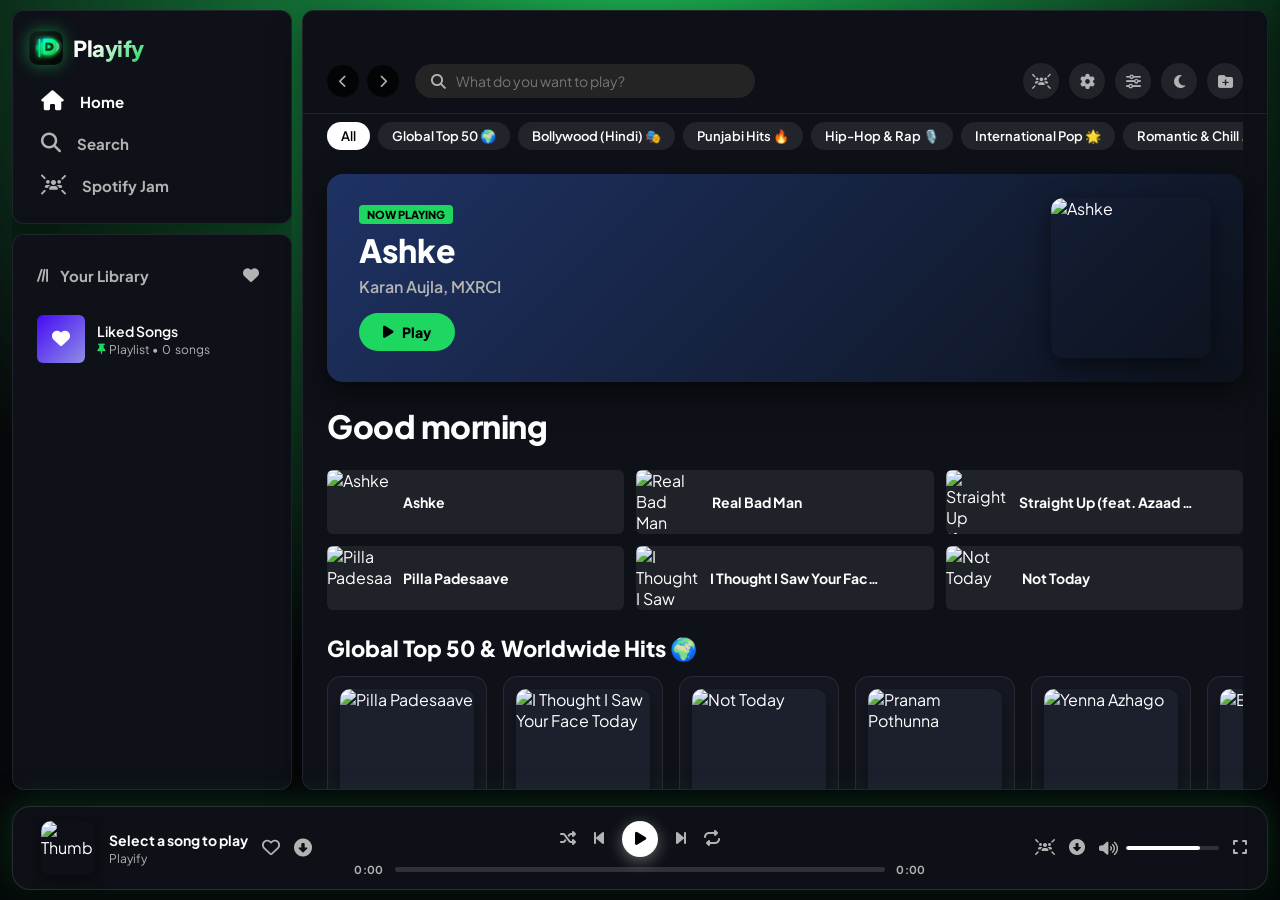
==== commit 639fdb85: "feat: add Karan Aujla 2026 EPs (AUJLA SZN 1 & Four Me), fix dynamic search, and rebuild signed APK" ====
--- a/index.html
+++ b/index.html
@@ -18,7 +18,7 @@
     <link rel="stylesheet" href="https://cdnjs.cloudflare.com/ajax/libs/font-awesome/6.5.1/css/all.min.css">
   </noscript>
   
-  <link rel="stylesheet" href="style.css?v=86.0">
+  <link rel="stylesheet" href="style.css?v=87.0">
 </head>
 <body>
 
@@ -909,11 +909,11 @@
   </div>
 
   
-  <script src="qrcode.min.js?v=80.0"></script>
-  <script src="charts_data.js?v=80.0"></script>
-  <script src="peerjs.min.js?v=83.0"></script>
-  <script src="app.js?v=86.0"></script>
-  <script src="music_db_data.js?v=83.0" defer></script>
+  <script src="qrcode.min.js?v=87.0"></script>
+  <script src="charts_data.js?v=87.0"></script>
+  <script src="peerjs.min.js?v=87.0"></script>
+  <script src="app.js?v=87.0"></script>
+  <script src="music_db_data.js?v=87.0" defer></script>
 
   <!-- SERVICE WORKER REGISTRATION FOR 100% OFFLINE PLAYBACK -->
   <script>
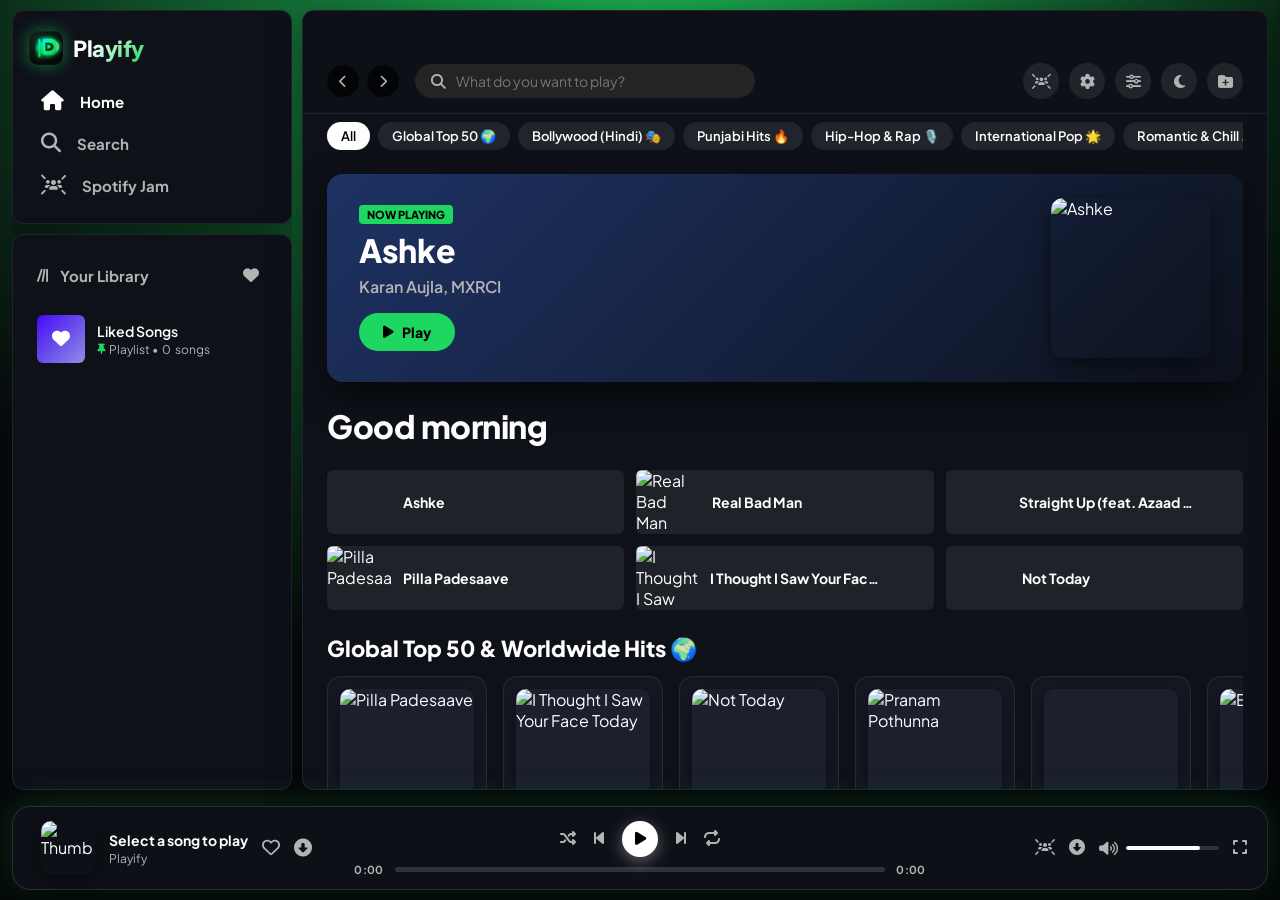
==== commit 4b19b921: "feat(lyrics,punjabi): add synced lyrics for AUJLA SZN 1 and auto-sync Punjabi music engine v89.0" ====
--- a/index.html
+++ b/index.html
@@ -909,11 +909,11 @@
   </div>
 
   
-  <script src="qrcode.min.js?v=87.0"></script>
-  <script src="charts_data.js?v=87.0"></script>
-  <script src="peerjs.min.js?v=87.0"></script>
-  <script src="app.js?v=87.0"></script>
-  <script src="music_db_data.js?v=87.0" defer></script>
+  <script src="qrcode.min.js?v=89.0"></script>
+  <script src="charts_data.js?v=89.0"></script>
+  <script src="peerjs.min.js?v=89.0"></script>
+  <script src="app.js?v=89.0"></script>
+  <script src="music_db_data.js?v=89.0" defer></script>
 
   <!-- SERVICE WORKER REGISTRATION FOR 100% OFFLINE PLAYBACK -->
   <script>
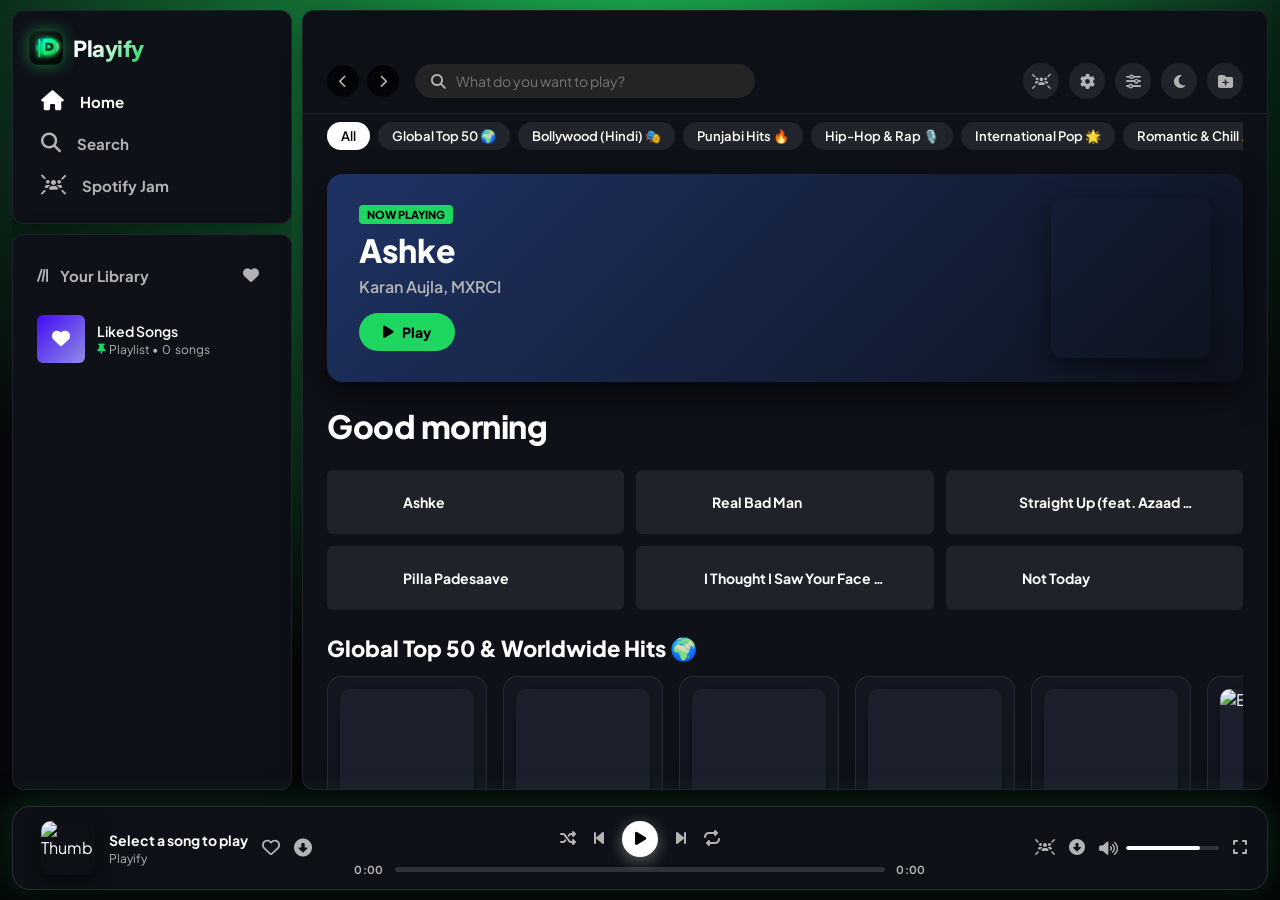
==== commit 94febbd8: "feat(lyrics,sync): 100% authentic synced studio lyrics for AUJLA SZN 1, background auto-sync engine," ====
--- a/index.html
+++ b/index.html
@@ -908,12 +908,12 @@
     <span id="sp-toast-msg">Action Completed!</span>
   </div>
 
-  
-  <script src="qrcode.min.js?v=89.0"></script>
-  <script src="charts_data.js?v=89.0"></script>
-  <script src="peerjs.min.js?v=89.0"></script>
-  <script src="app.js?v=89.0"></script>
-  <script src="music_db_data.js?v=89.0" defer></script>
+  <script>window.PLAYIFY_APP_VERSION = 90.0;</script>
+  <script src="qrcode.min.js?v=90.0"></script>
+  <script src="charts_data.js?v=90.0"></script>
+  <script src="peerjs.min.js?v=90.0"></script>
+  <script src="app.js?v=90.0"></script>
+  <script src="music_db_data.js?v=90.0" defer></script>
 
   <!-- SERVICE WORKER REGISTRATION FOR 100% OFFLINE PLAYBACK -->
   <script>
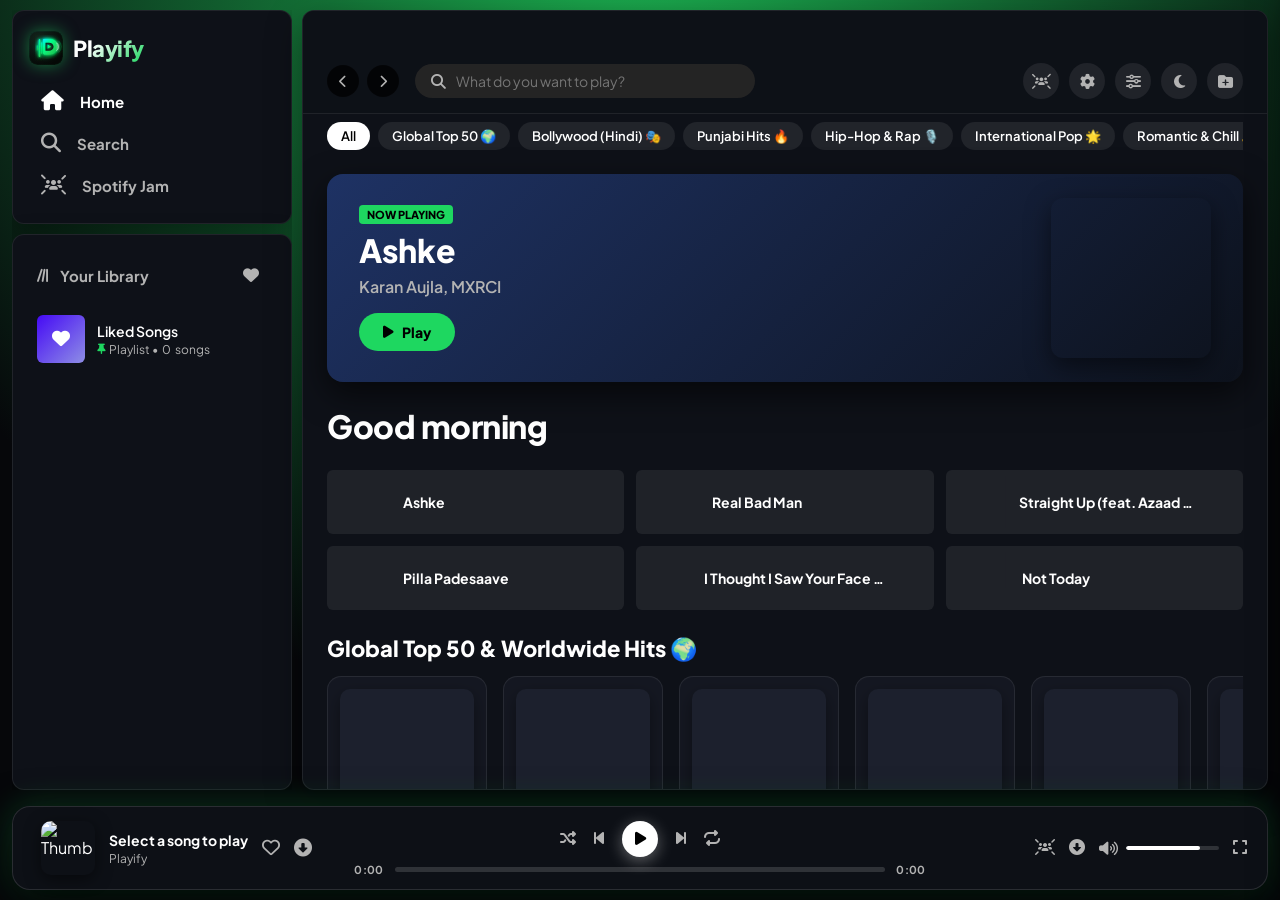
==== commit d3de7a7f: "feat(playify): v91.0 - Massive Punjabi & Bollywood catalog, Universal live search fix, and multi-she" ====
--- a/index.html
+++ b/index.html
@@ -908,12 +908,12 @@
     <span id="sp-toast-msg">Action Completed!</span>
   </div>
 
-  <script>window.PLAYIFY_APP_VERSION = 90.0;</script>
-  <script src="qrcode.min.js?v=90.0"></script>
-  <script src="charts_data.js?v=90.0"></script>
-  <script src="peerjs.min.js?v=90.0"></script>
-  <script src="app.js?v=90.0"></script>
-  <script src="music_db_data.js?v=90.0" defer></script>
+  <script>window.PLAYIFY_APP_VERSION = 91.0;</script>
+  <script src="qrcode.min.js?v=91.0"></script>
+  <script src="charts_data.js?v=91.0"></script>
+  <script src="peerjs.min.js?v=91.0"></script>
+  <script src="app.js?v=91.0"></script>
+  <script src="music_db_data.js?v=91.0" defer></script>
 
   <!-- SERVICE WORKER REGISTRATION FOR 100% OFFLINE PLAYBACK -->
   <script>
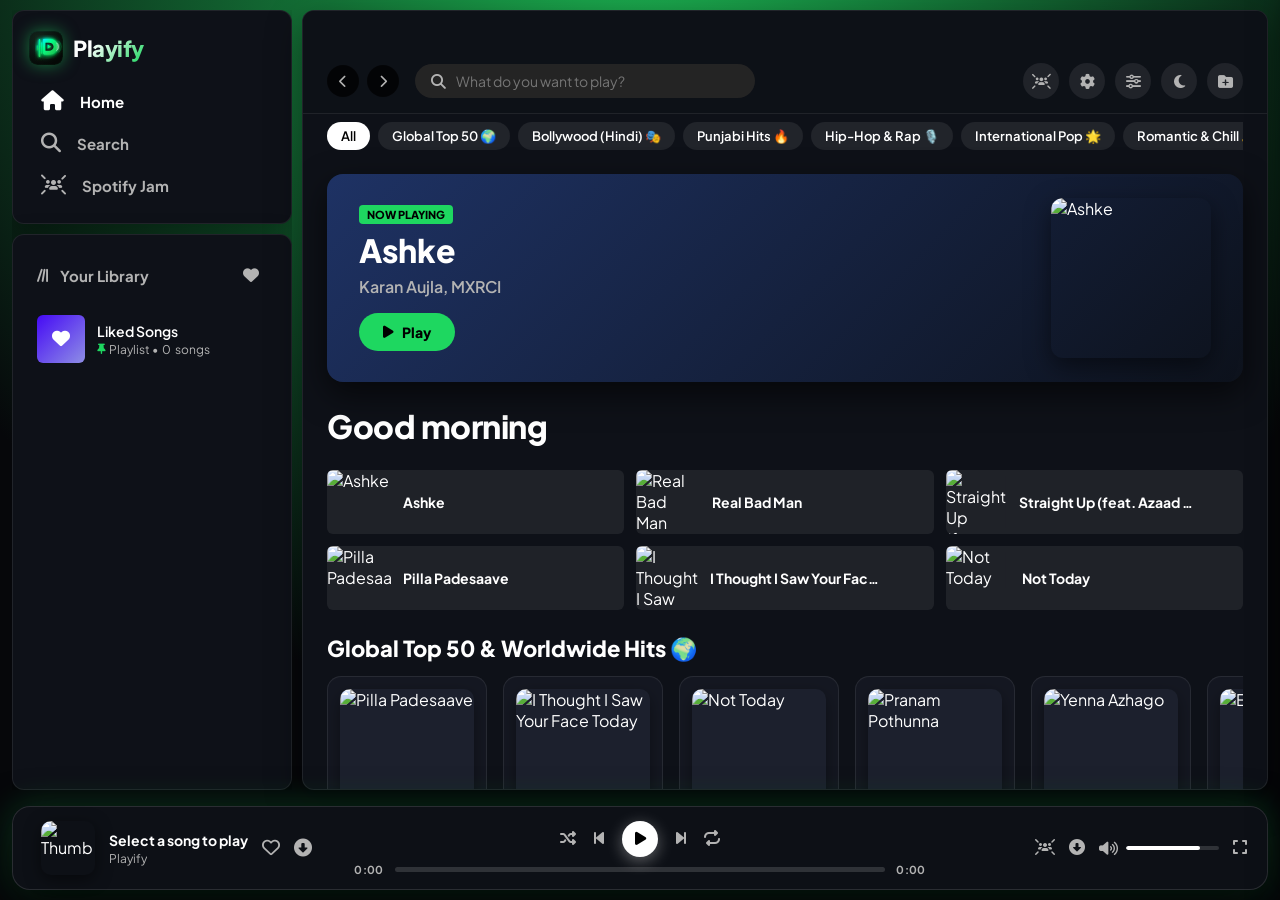
==== commit e5390785: "fix(lyrics): real-time synchronized & auto-paced lyrics for 100% of songs with smooth scrolling and " ====
--- a/index.html
+++ b/index.html
@@ -18,7 +18,7 @@
     <link rel="stylesheet" href="https://cdnjs.cloudflare.com/ajax/libs/font-awesome/6.5.1/css/all.min.css">
   </noscript>
   
-  <link rel="stylesheet" href="style.css?v=87.0">
+  <link rel="stylesheet" href="style.css?v=91.1">
 </head>
 <body>
 
@@ -908,12 +908,12 @@
     <span id="sp-toast-msg">Action Completed!</span>
   </div>
 
-  <script>window.PLAYIFY_APP_VERSION = 91.0;</script>
-  <script src="qrcode.min.js?v=91.0"></script>
-  <script src="charts_data.js?v=91.0"></script>
-  <script src="peerjs.min.js?v=91.0"></script>
-  <script src="app.js?v=91.0"></script>
-  <script src="music_db_data.js?v=91.0" defer></script>
+  <script>window.PLAYIFY_APP_VERSION = 91.1;</script>
+  <script src="qrcode.min.js?v=91.1"></script>
+  <script src="charts_data.js?v=91.1"></script>
+  <script src="peerjs.min.js?v=91.1"></script>
+  <script src="app.js?v=91.1"></script>
+  <script src="music_db_data.js?v=91.1" defer></script>
 
   <!-- SERVICE WORKER REGISTRATION FOR 100% OFFLINE PLAYBACK -->
   <script>
--- a/style.css
+++ b/style.css
@@ -1837,13 +1837,14 @@
 }
 
 .sp-mf-lyrics-lines {
+  position: relative !important;
   display: flex;
   flex-direction: column;
-  gap: 12px;
+  gap: 16px;
   overflow-y: auto;
   scroll-behavior: smooth;
-  padding: 8px 0;
-  max-height: 200px;
+  padding: 80px 0;
+  max-height: 260px;
 }
 
 .sp-mf-lyrics-lines::-webkit-scrollbar {
@@ -1856,25 +1857,26 @@
 }
 
 .mf-lyric {
-  font-size: 16px;
+  font-size: 18px;
   font-weight: 700;
-  color: rgba(255, 255, 255, 0.4);
-  transition: all 0.25s cubic-bezier(0.4, 0, 0.2, 1);
-  line-height: 1.4;
-  cursor: pointer;
+  color: rgba(255, 255, 255, 0.35);
+  transition: all 0.3s cubic-bezier(0.2, 0.8, 0.2, 1);
+  line-height: 1.5;
+  cursor: pointer;
+  user-select: none;
 }
 
 .mf-lyric:hover {
-  color: rgba(255, 255, 255, 0.7);
+  color: rgba(255, 255, 255, 0.75);
 }
 
 .mf-lyric.active {
-  font-size: 20px;
+  font-size: 24px;
   font-weight: 900;
   color: #ffffff !important;
-  transform: scale(1.02);
+  transform: scale(1.04);
   transform-origin: left center;
-  text-shadow: 0 0 14px rgba(255, 255, 255, 0.3);
+  text-shadow: 0 0 16px rgba(255, 255, 255, 0.45);
 }
 
 .sp-toast {
@@ -3260,11 +3262,22 @@
   }
 
   .sp-mf-lyrics-lines {
+    position: relative !important;
     flex: 1 !important;
     max-height: 520px !important;
     overflow-y: auto !important;
+    padding: 160px 0 !important;
+  }
+  .sp-mf-lyrics-lines .mf-lyric {
     font-size: 22px !important;
     line-height: 1.6 !important;
+  }
+  .sp-mf-lyrics-lines .mf-lyric.active {
+    font-size: 28px !important;
+    color: #ffffff !important;
+    font-weight: 900 !important;
+    transform: scale(1.05) !important;
+    text-shadow: 0 0 20px rgba(255, 255, 255, 0.6) !important;
   }
 }
 
